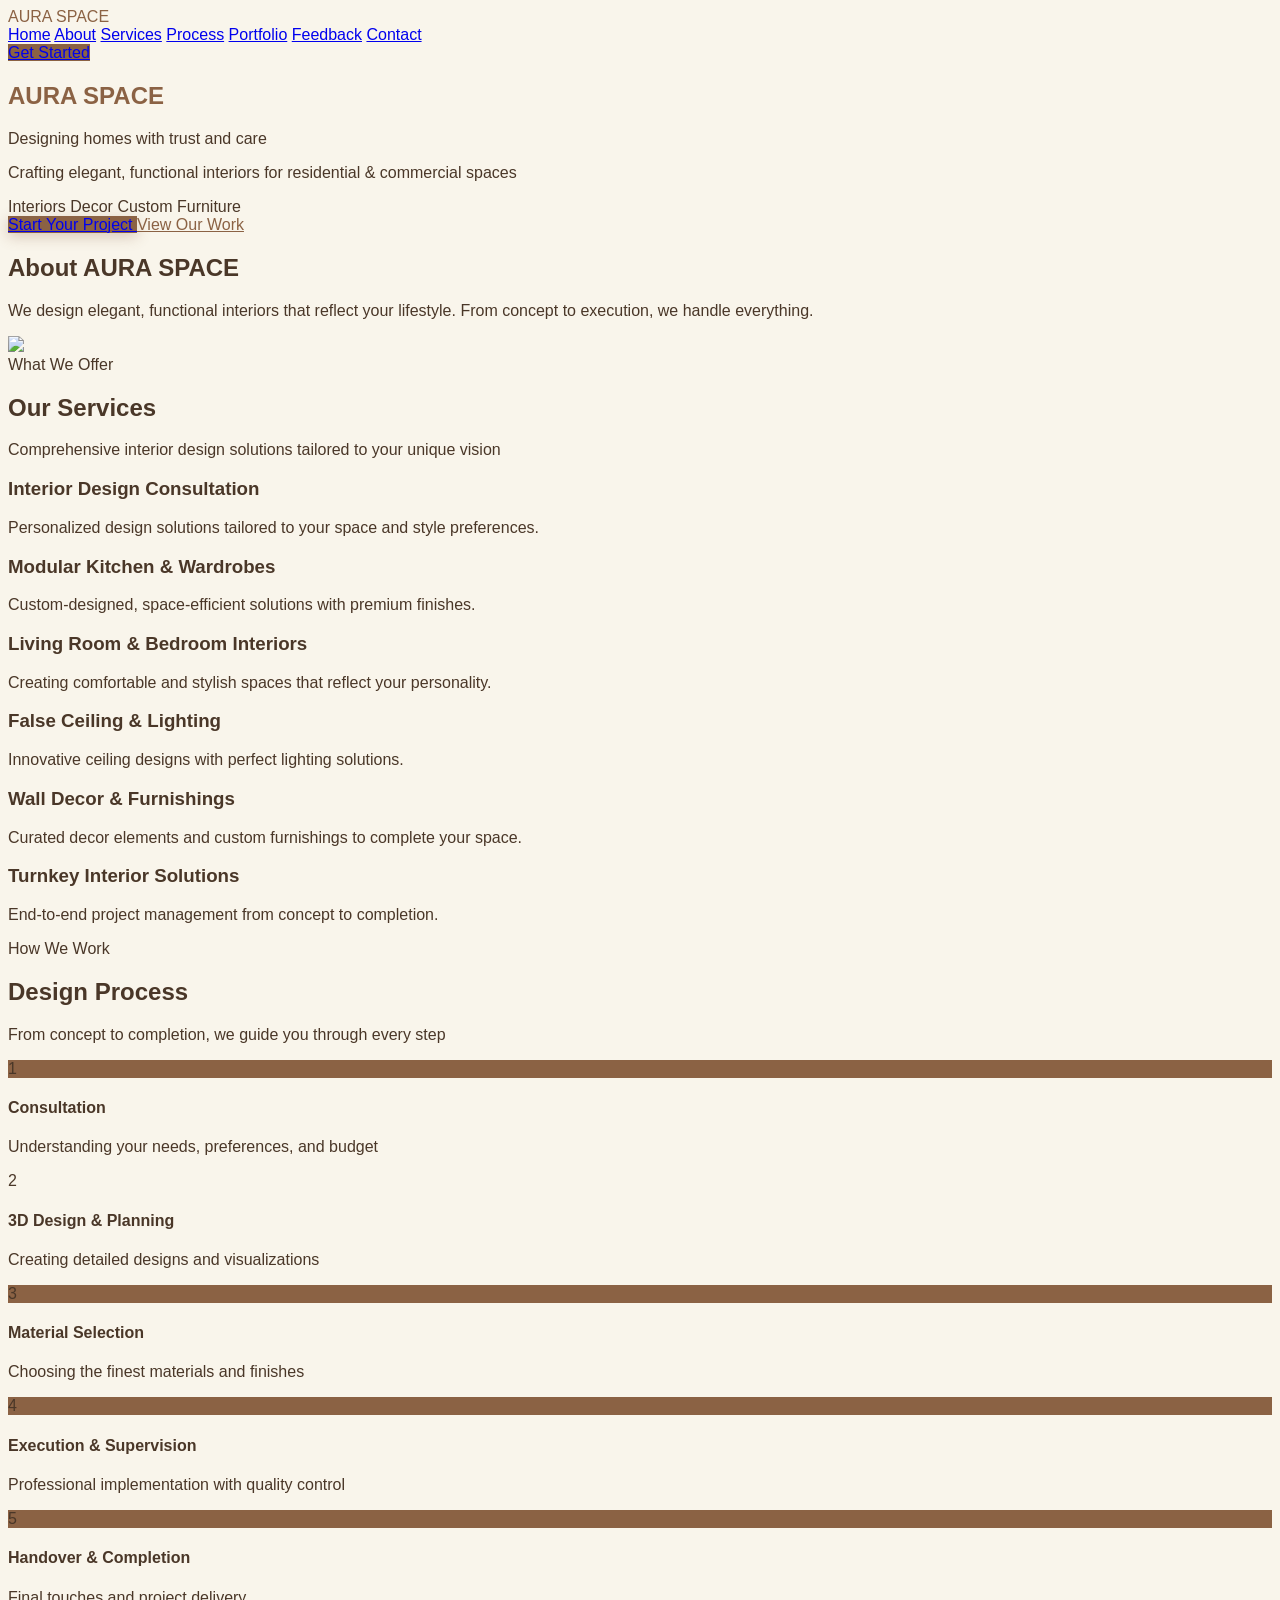
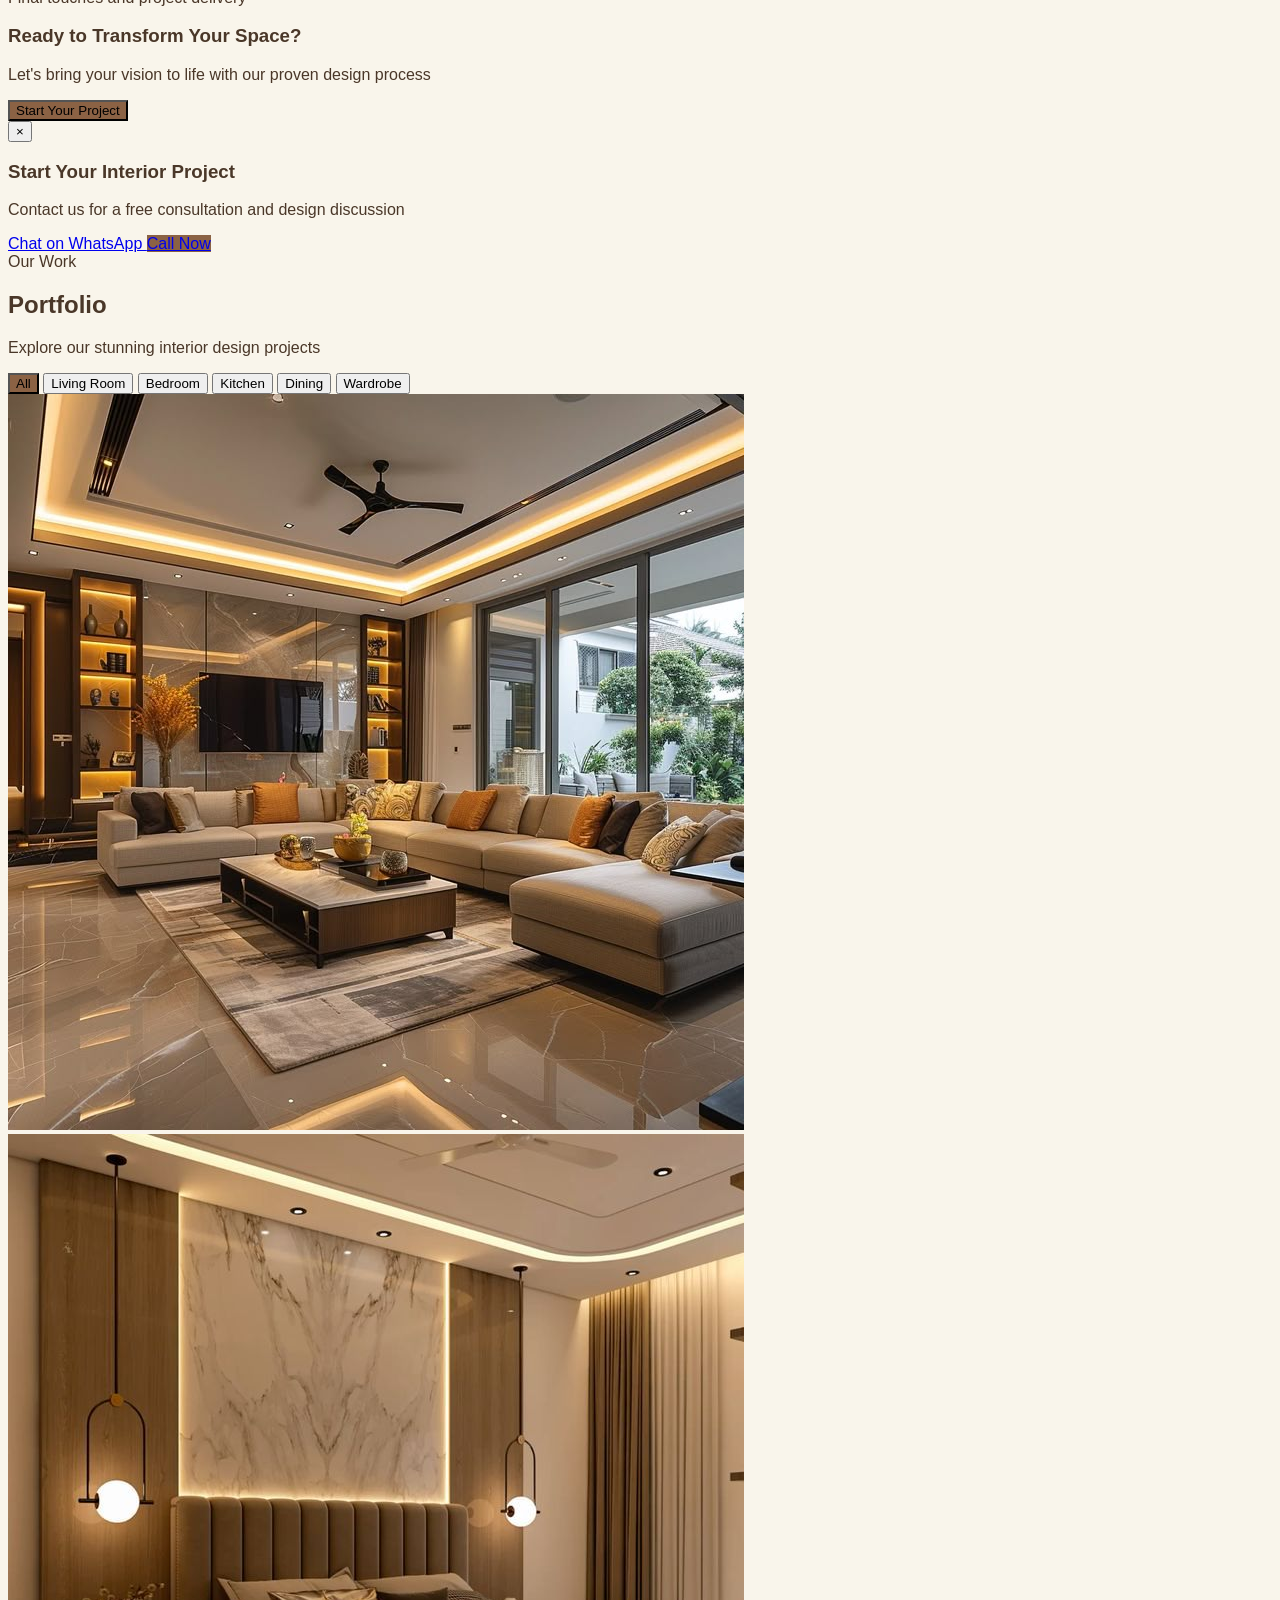
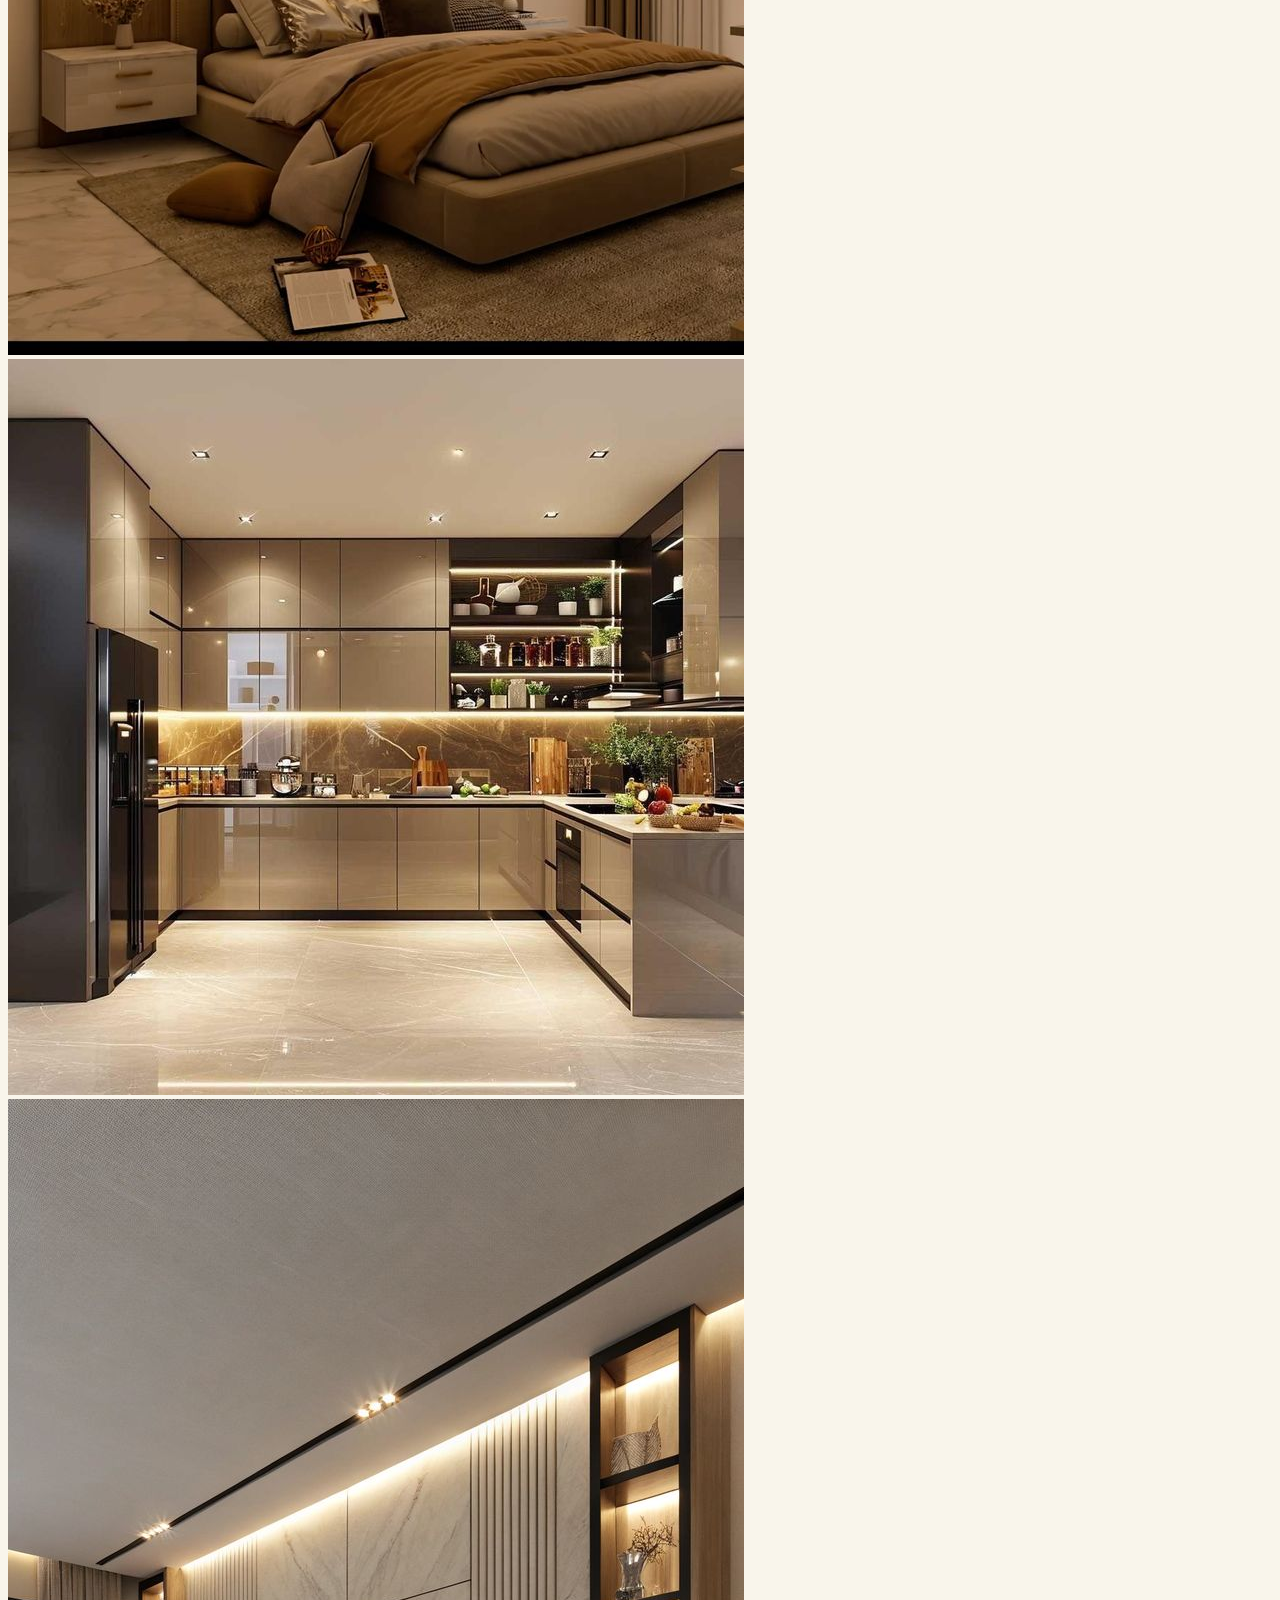
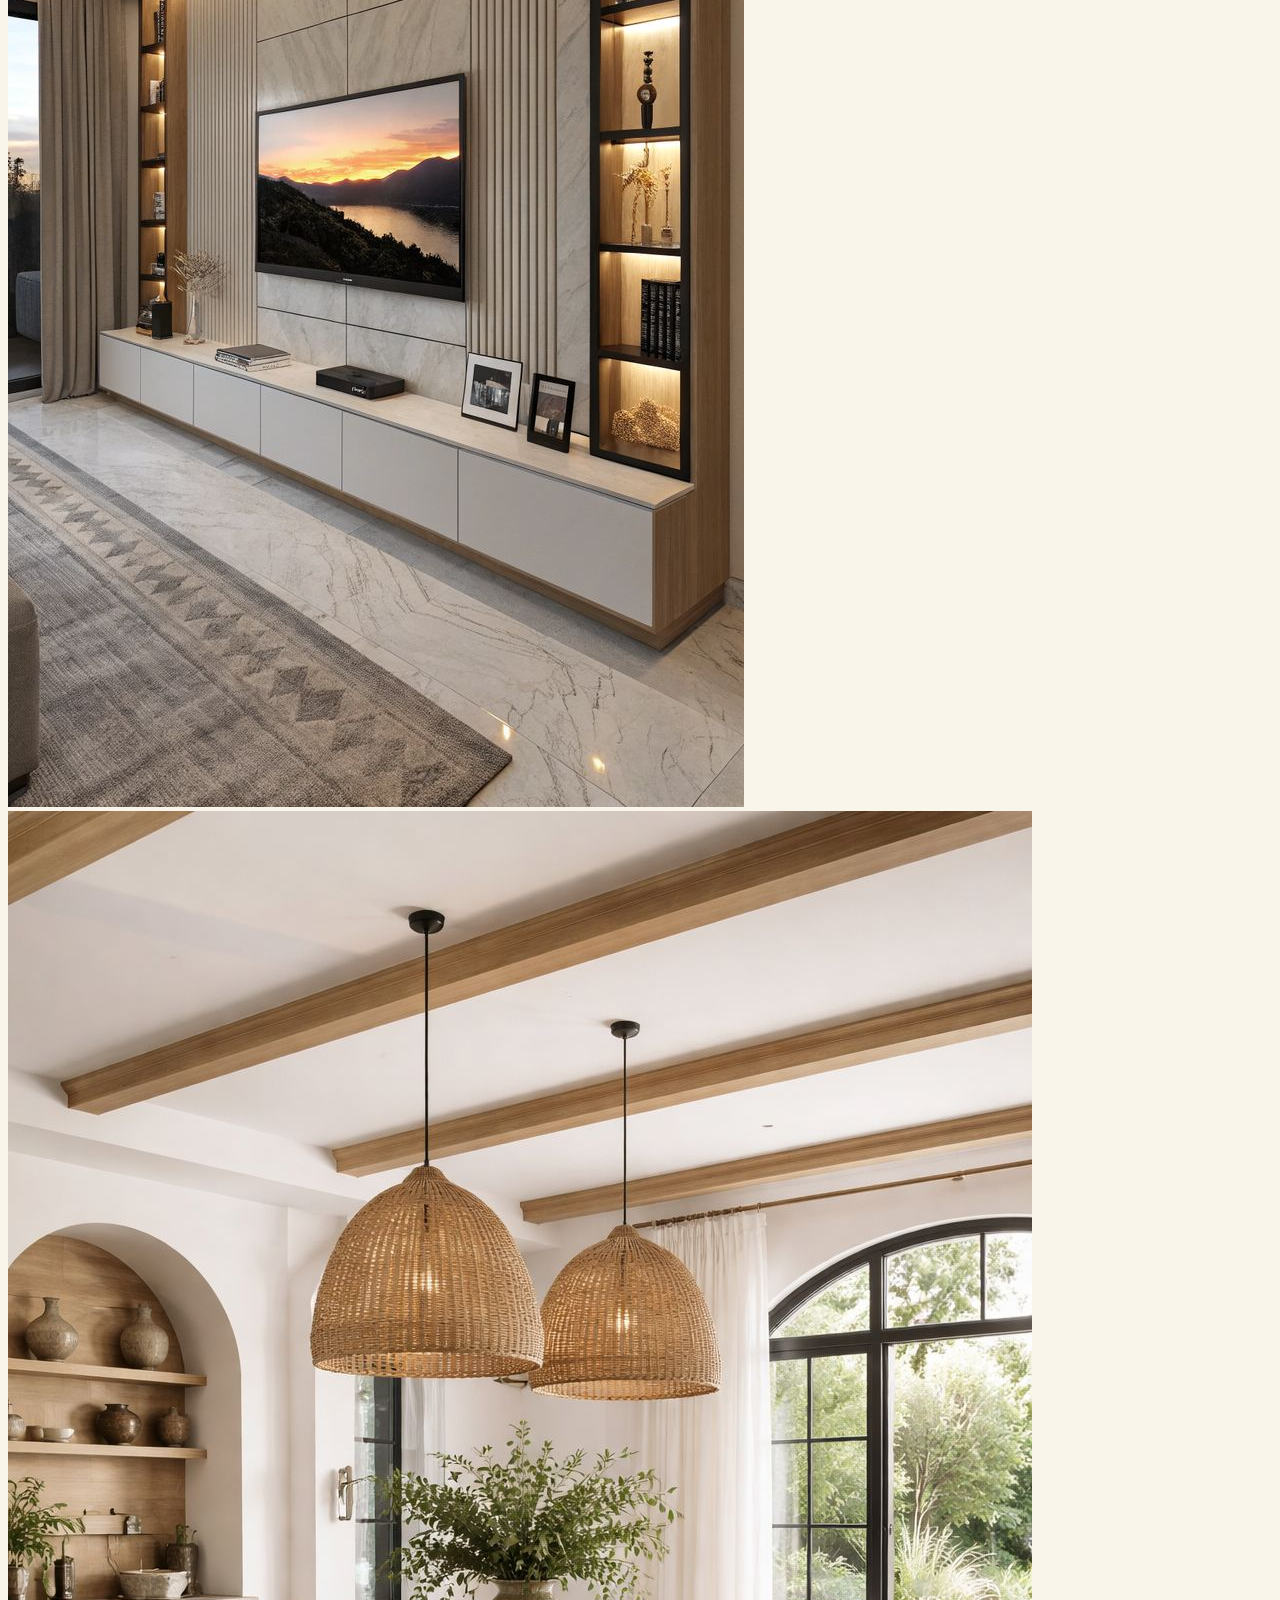
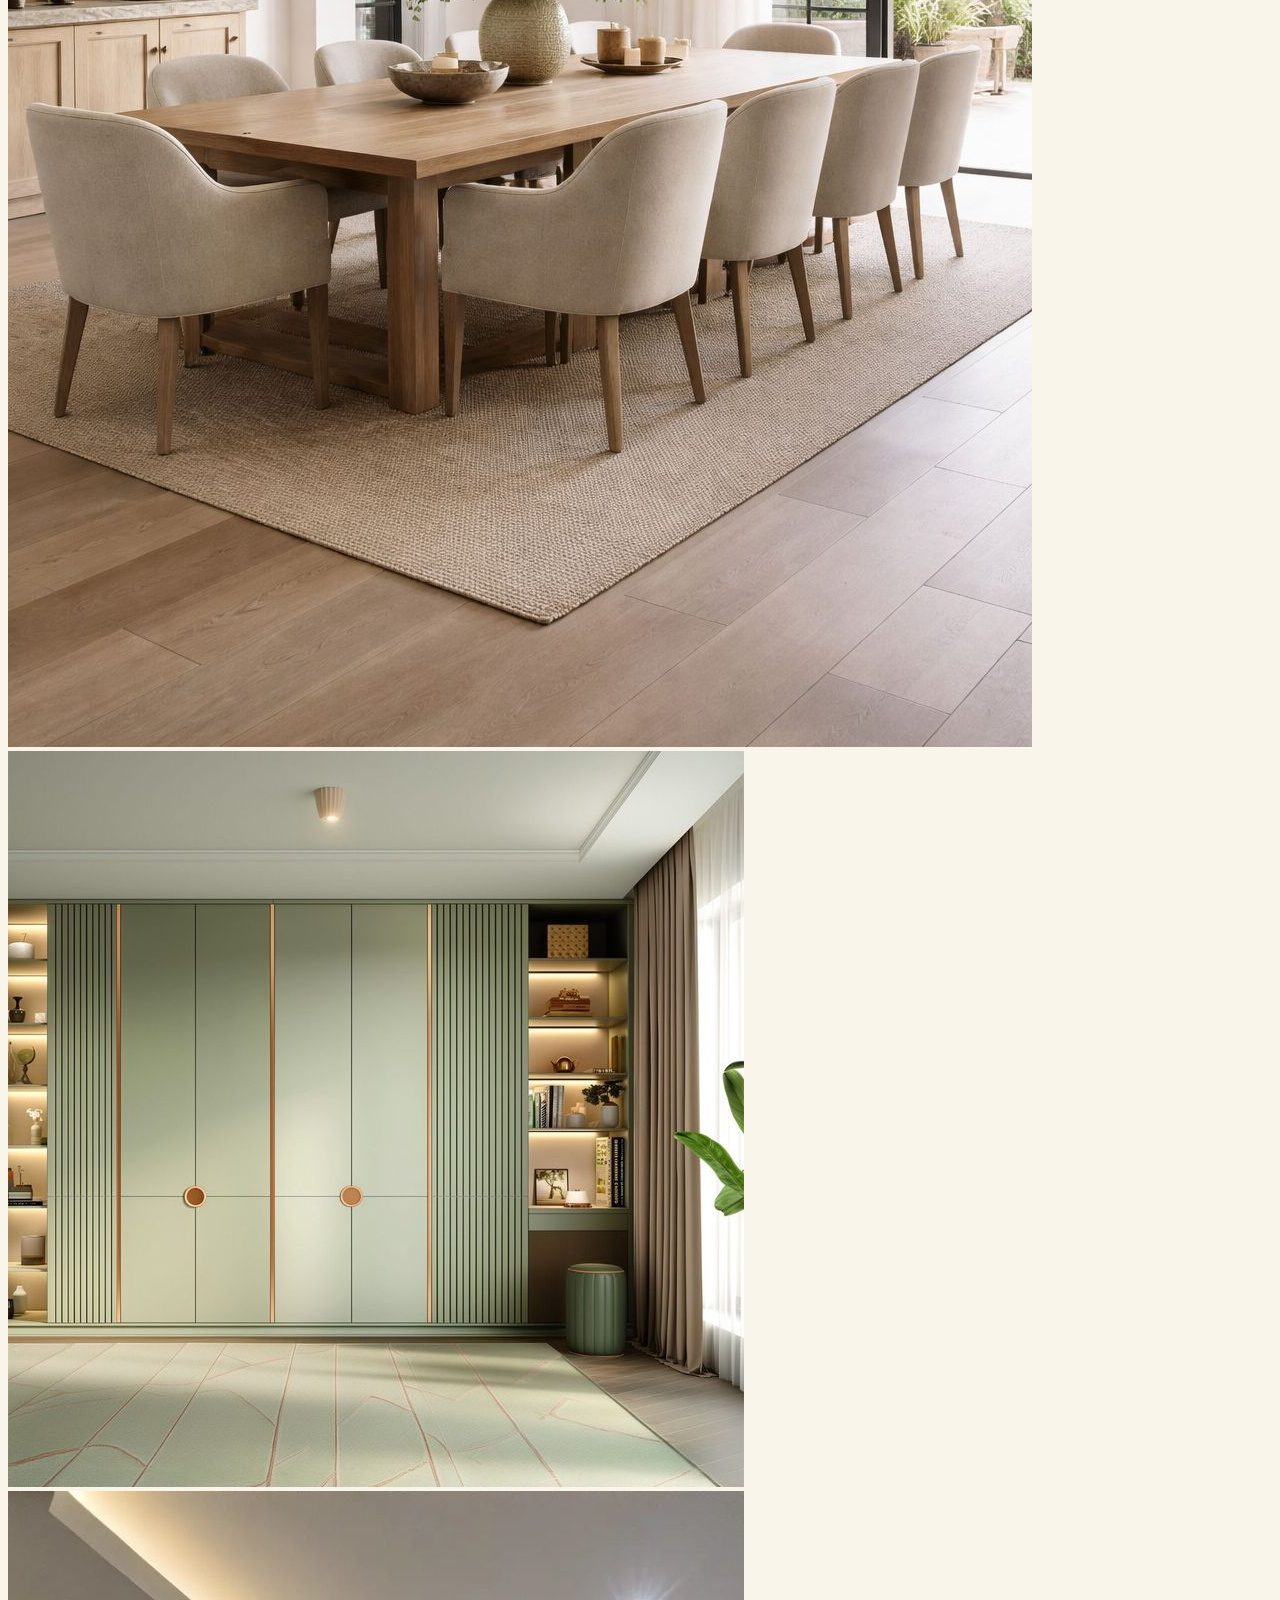
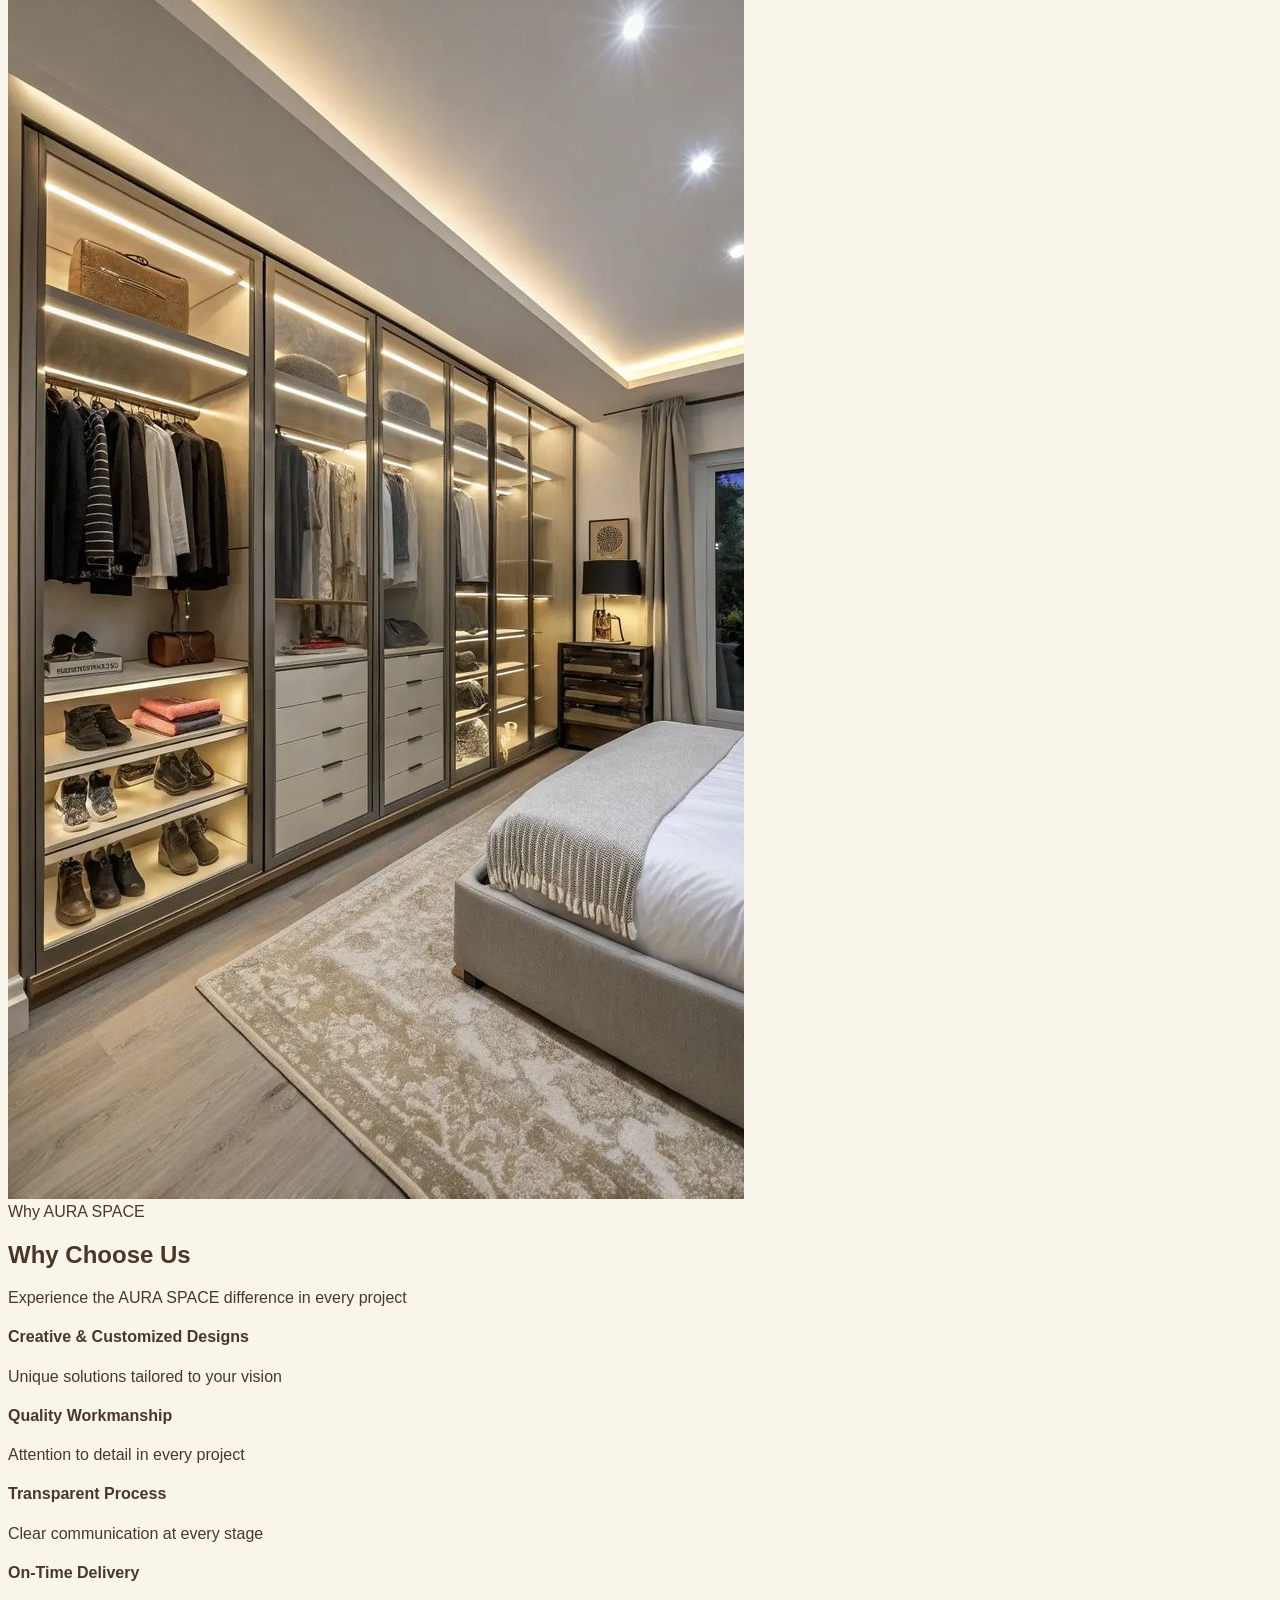
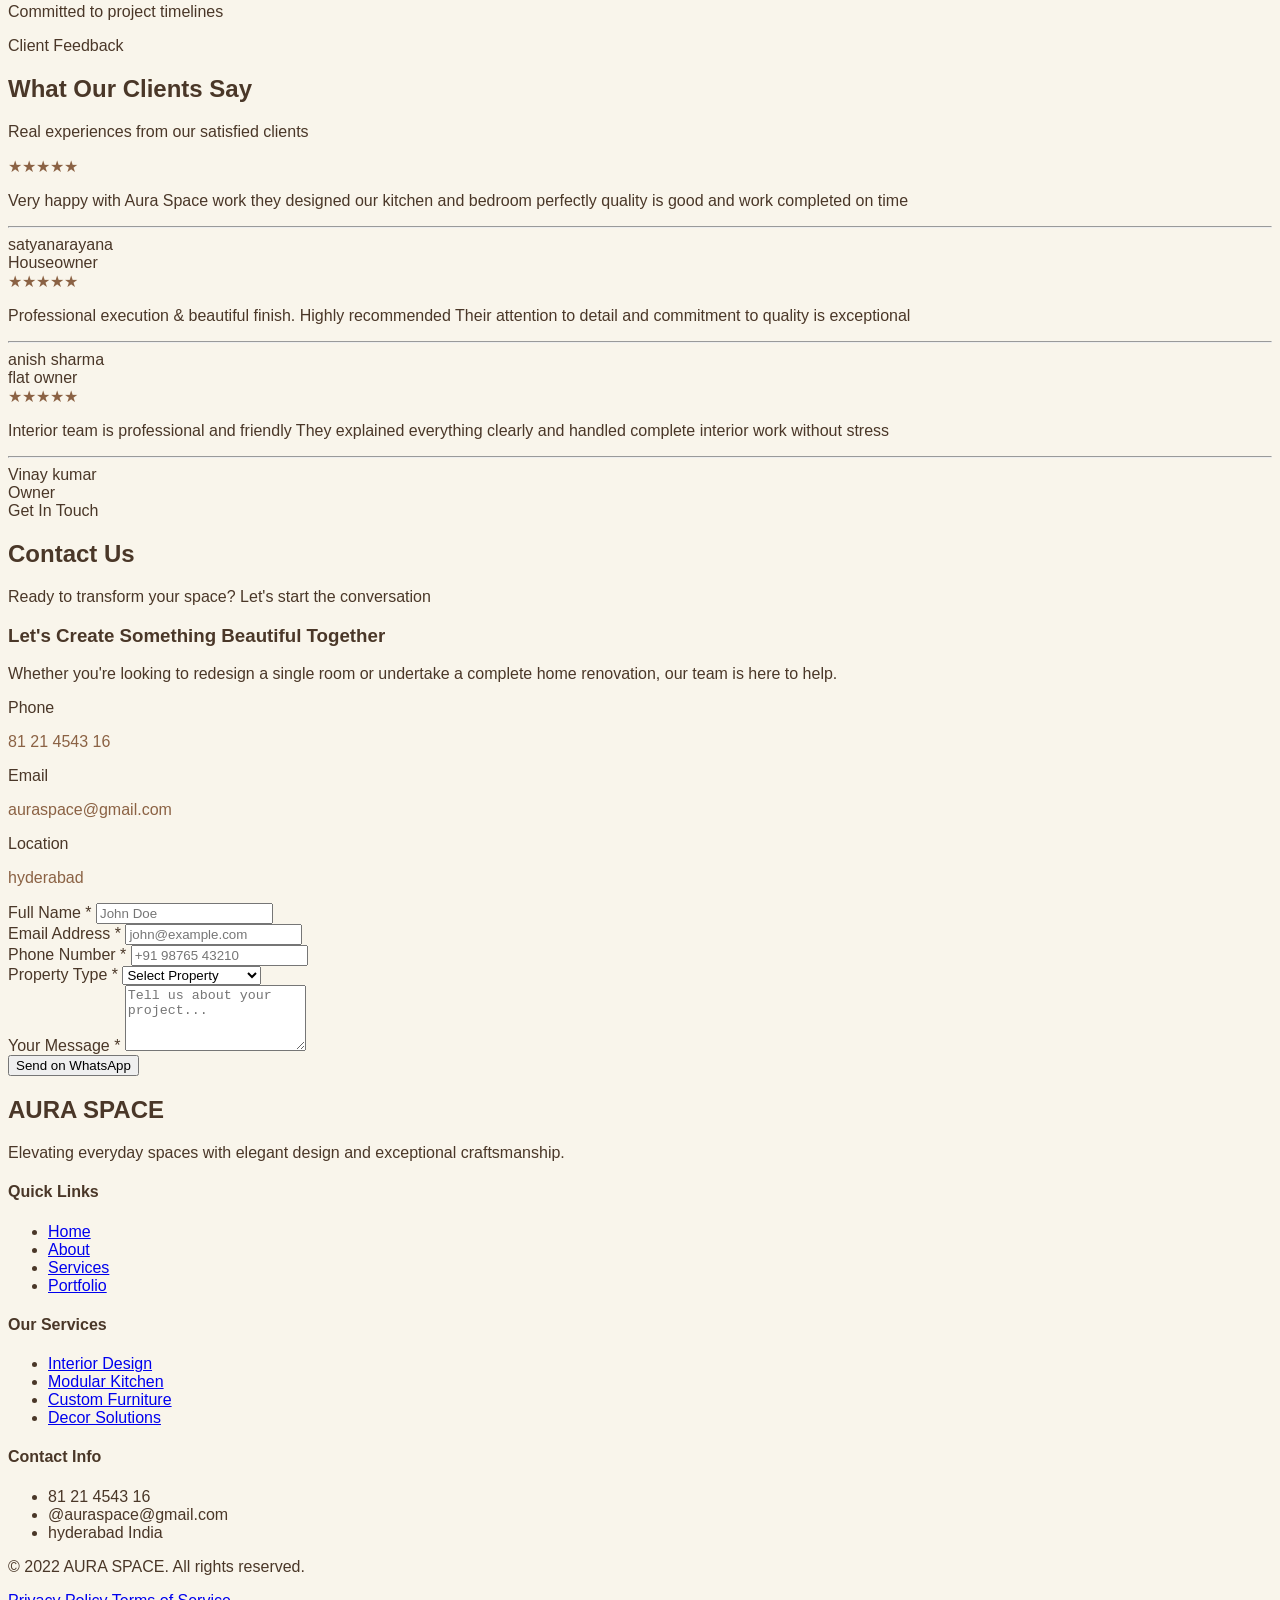
==== index.html @ 23c5681a "Update index.html" ====
<!DOCTYPE html>
<html lang="en">
<head>
    <meta charset="UTF-8">
    <meta name="viewport" content="width=device-width, initial-scale=1.0">
    <title>AURA SPACE </title>
    <script src="https://cdn.tailwindcss.com"></script>
    <link href="https://fonts.googleapis.com/css2?family=Playfair+Display:wght@400;700&family=Inter:wght@300;400;500&display=swap" rel="stylesheet">
    <script src="https://unpkg.com/lucide@latest"></script>
    <style>
       body { 
    font-family: 'Poppins', sans-serif; 
    background-color: #F9F5EB; 
    color: #4A3728; 
    scroll-behavior: smooth; 
}

h1, h2, h3, .serif { 
    font-family: 'Montserrat', sans-serif; 
}

        .bg-aura-brown { background-color: #8B6244; }
        .text-aura-brown { color: #8B6244; }
        .border-aura-brown { border-color: #8B6244; }
        .btn-shadow { box-shadow: 0 4px 14px 0 rgba(139, 98, 68, 0.3); }
    </style>
</head>
<body>

    <header class="sticky top-0 z-50 bg-[#F9F5EB]/90 backdrop-blur-md border-b border-stone-200">
        <nav class="container mx-auto px-6 py-4 flex justify-between items-center">
            <div class="text-2xl font-bold tracking-widest text-aura-brown serif">AURA SPACE</div>
            <div class="hidden md:flex space-x-8 text-sm font-medium uppercase tracking-wider">
                <a href="#home" class="hover:text-aura-brown transition">Home</a>
                <a href="#about" class="hover:text-aura-brown transition">About</a>
                <a href="#services" class="hover:text-aura-brown transition">Services</a>
                <a href="#process" class="hover:text-aura-brown transition">Process</a>
                <a href="#portfolio" class="hover:text-aura-brown transition">Portfolio</a>
                <a href="#feedback" class="hover:text-aura-brown transition">Feedback</a>
                <a href="#contact" class="hover:text-aura-brown transition">Contact</a>
            </div>
            <a href="#contact" class="bg-aura-brown text-white px-6 py-2 rounded shadow-lg hover:bg-[#725038] transition font-medium">Get Started</a>
        </nav>
    </header>

    <section id="home" class="min-h-screen flex flex-col justify-center items-center text-center px-6 pt-20">
        <h1 class="text-6xl md:text-8xl text-aura-brown mb-4">AURA SPACE</h1>
        <p class="italic text-2xl md:text-2xl text-stone-600 mb-4">Designing homes with trust and care</p>
        <p class="max-w-2xl text-lg text-stone-500 mb-12">Crafting elegant, functional interiors for residential & commercial spaces</p>
        
        <div class="flex flex-wrap justify-center gap-4 mb-12">
            <span class="px-8 py-3 bg-white/50 border border-stone-300 rounded-full">Interiors</span>
            <span class="px-8 py-3 bg-white/50 border border-stone-300 rounded-full">Decor</span>
            <span class="px-8 py-3 bg-white/50 border border-stone-300 rounded-full">Custom Furniture</span>
        </div>

        <div class="flex flex-col md:row gap-4">
            <div class="flex gap-4">
                <a href="#contact" class="bg-aura-brown text-white px-10 py-4 rounded flex items-center gap-2 btn-shadow hover:scale-105 transition">
                    Start Your Project <i data-lucide="arrow-right" class="w-5 h-5"></i>
                </a>
                <a href="#portfolio" class="border border-aura-brown text-aura-brown px-10 py-4 rounded flex items-center gap-2 hover:bg-white transition">
                    View Our Work <i data-lucide="sparkles" class="w-5 h-5"></i>
                </a>
            </div>
        </div>
        <div class="mt-20 animate-bounce">
            <i data-lucide="mouse" class="text-aura-brown w-8 h-8"></i>
        </div>
    </section>

    <section id="about" class="py-24 bg-white">
      <div class="container mx-auto px-6 grid lg:grid-cols-2 gap-16 items-center">
      <div>
      <h2 class="text-4xl mb-6">About AURA SPACE</h2>
      <p class="text-stone-600 mb-6">
      We design elegant, functional interiors that reflect your lifestyle. From concept to execution, we handle everything.
      </p>
      </div>
      <img src="https://images.unsplash.com/photo-1618221195710-dd6b41faaea6?auto=format&fit=crop&w=800" class="rounded-3xl shadow-lg">
      </div>
      </section>
                   

    <section id="services" class="py-24">
        <div class="container mx-auto px-6 text-center">
            <span class="bg-white/50 text-xs font-bold uppercase tracking-widest px-3 py-1 rounded">What We Offer</span>
            <h2 class="text-4xl md:text-5xl mt-6 mb-4">Our Services</h2>
            <p class="text-stone-500 mb-16">Comprehensive interior design solutions tailored to your unique vision</p>
            
            <div class="grid md:grid-cols-3 gap-8">
                <div class="bg-white p-10 rounded-2xl shadow-sm hover:shadow-xl transition group">
                    <div class="bg-stone-100 w-12 h-12 rounded-lg flex items-center justify-center mb-6 group-hover:bg-aura-brown transition">
                        <i data-lucide="palette" class="text-aura-brown group-hover:text-white"></i>
                    </div>
                    <h3 class="text-xl font-bold mb-4">Interior Design Consultation</h3>
                    <p class="text-stone-500">Personalized design solutions tailored to your space and style preferences.</p>
                </div>
                <div class="bg-white p-10 rounded-2xl shadow-sm hover:shadow-xl transition group">
                    <div class="bg-stone-100 w-12 h-12 rounded-lg flex items-center justify-center mb-6 group-hover:bg-aura-brown transition">
                        <i data-lucide="chef-hat" class="text-aura-brown group-hover:text-white"></i>
                    </div>
                    <h3 class="text-xl font-bold mb-4">Modular Kitchen & Wardrobes</h3>
                    <p class="text-stone-500">Custom-designed, space-efficient solutions with premium finishes.</p>
                </div>
                <div class="bg-white p-10 rounded-2xl shadow-sm hover:shadow-xl transition group border-b-4 border-aura-brown">
                    <div class="bg-stone-100 w-12 h-12 rounded-lg flex items-center justify-center mb-6 group-hover:bg-aura-brown transition">
                        <i data-lucide="sofa" class="text-aura-brown group-hover:text-white"></i>
                    </div>
                    <h3 class="text-xl font-bold mb-4">Living Room & Bedroom Interiors</h3>
                    <p class="text-stone-500">Creating comfortable and stylish spaces that reflect your personality.</p>
                </div>
                <div class="bg-white p-10 rounded-2xl shadow-sm hover:shadow-xl transition group">
                    <div class="bg-stone-100 w-12 h-12 rounded-lg flex items-center justify-center mb-6 group-hover:bg-aura-brown transition">
                        <i data-lucide="lightbulb" class="text-aura-brown group-hover:text-white"></i>
                    </div>
                    <h3 class="text-xl font-bold mb-4">False Ceiling & Lighting</h3>
                    <p class="text-stone-500">Innovative ceiling designs with perfect lighting solutions.</p>
                </div>
                <div class="bg-white p-10 rounded-2xl shadow-sm hover:shadow-xl transition group">
                    <div class="bg-stone-100 w-12 h-12 rounded-lg flex items-center justify-center mb-6 group-hover:bg-aura-brown transition">
                        <i data-lucide="grid" class="text-aura-brown group-hover:text-white"></i>
                    </div>
                    <h3 class="text-xl font-bold mb-4">Wall Decor & Furnishings</h3>
                    <p class="text-stone-500">Curated decor elements and custom furnishings to complete your space.</p>
                </div>
                <div class="bg-white p-10 rounded-2xl shadow-sm hover:shadow-xl transition group">
                    <div class="bg-stone-100 w-12 h-12 rounded-lg flex items-center justify-center mb-6 group-hover:bg-aura-brown transition">
                        <i data-lucide="key" class="text-aura-brown group-hover:text-white"></i>
                    </div>
                    <h3 class="text-xl font-bold mb-4">Turnkey Interior Solutions</h3>
                    <p class="text-stone-500">End-to-end project management from concept to completion.</p>
                </div>
            </div>
        </div>
    </section>

    <section id="process" class="py-24 bg-white">
        <div class="container mx-auto px-6 text-center">
          <span class="bg-[#F9F5EB] text-xs font-bold uppercase tracking-widest px-3 py-1 rounded">How We Work</span>
          <h2 class="text-4xl md:text-5xl mt-6 mb-4">Design Process</h2>
          <p class="text-stone-500 mb-20">From concept to completion, we guide you through every step</p>
      
          <div class="flex flex-col md:flex-row gap-8">
            <div class="flex-1 text-center">
              <div class="w-12 h-12 bg-aura-brown text-white rounded-full flex items-center justify-center mx-auto mb-6 text-xl font-bold">1</div>
              <div class="bg-[#F9F5EB] p-6 rounded-lg">
                <h4 class="font-bold mb-2">Consultation</h4>
                <p class="text-sm text-stone-500">Understanding your needs, preferences, and budget</p>
              </div>
            </div>
      
            <div class="flex-1 text-center">
              <div class="w-12 h-12 bg-[#B18E72] text-white rounded-full flex items-center justify-center mx-auto mb-6 text-xl font-bold">2</div>
              <div class="bg-[#F9F5EB] p-6 rounded-lg">
                <h4 class="font-bold mb-2">3D Design & Planning</h4>
                <p class="text-sm text-stone-500">Creating detailed designs and visualizations</p>
              </div>
            </div>
      
            <div class="flex-1 text-center">
              <div class="w-12 h-12 bg-aura-brown text-white rounded-full flex items-center justify-center mx-auto mb-6 text-xl font-bold">3</div>
              <div class="bg-[#F9F5EB] p-6 rounded-lg">
                <h4 class="font-bold mb-2">Material Selection</h4>
                <p class="text-sm text-stone-500">Choosing the finest materials and finishes</p>
              </div>
            </div>
      
            <div class="flex-1 text-center">
              <div class="w-12 h-12 bg-aura-brown text-white rounded-full flex items-center justify-center mx-auto mb-6 text-xl font-bold">4</div>
              <div class="bg-[#F9F5EB] p-6 rounded-lg">
                <h4 class="font-bold mb-2">Execution & Supervision</h4>
                <p class="text-sm text-stone-500">Professional implementation with quality control</p>
              </div>
            </div>
      
            <div class="flex-1 text-center">
              <div class="w-12 h-12 bg-aura-brown text-white rounded-full flex items-center justify-center mx-auto mb-6 text-xl font-bold">5</div>
              <div class="bg-[#F9F5EB] p-6 rounded-lg">
                <h4 class="font-bold mb-2">Handover & Completion</h4>
                <p class="text-sm text-stone-500">Final touches and project delivery</p>
              </div>
            </div>
          </div>
      
          <!-- CTA -->
          <div class="mt-20 bg-[#F9F5EB] py-12 px-6 rounded-3xl">
            <i data-lucide="check-circle" class="mx-auto mb-4 text-aura-brown w-10 h-10"></i>
            <h3 class="text-2xl font-bold mb-2">Ready to Transform Your Space?</h3>
            <p class="text-stone-500 mb-6">Let's bring your vision to life with our proven design process</p>
      
            <button onclick="openProcessPopup()"
              class="bg-aura-brown text-white px-8 py-3 rounded-full font-semibold hover:scale-105 transition">
              Start Your Project
            </button>
          </div>
        </div>
      </section>
      
      <!-- POPUP -->
      <div id="processPopup" class="fixed inset-0 bg-black/60 hidden items-center justify-center z-50">
        <div class="bg-white rounded-2xl max-w-md w-full p-8 relative text-center">
          <button onclick="closeProcessPopup()"
            class="absolute top-4 right-4 text-xl font-bold">&times;</button>
      
          <h3 class="text-2xl font-bold mb-4">Start Your Interior Project</h3>
          <p class="text-stone-500 mb-6">Contact us for a free consultation and design discussion</p>
      
          <a href="https://wa.me/918121454316"
            class="block bg-green-500 text-white py-3 rounded-full font-semibold mb-3">
            Chat on WhatsApp
          </a>
      
          <a href="tel:8121454316"
            class="block bg-aura-brown text-white py-3 rounded-full font-semibold">
            Call Now
          </a>
        </div>
      </div>
      
      <script>
      function openProcessPopup() {
        document.getElementById("processPopup").classList.remove("hidden");
        document.getElementById("processPopup").classList.add("flex");
      }
      
      function closeProcessPopup() {
        document.getElementById("processPopup").classList.add("hidden");
      }
      </script>
      

    <section id="portfolio" class="py-24">
        <div class="container mx-auto px-6 text-center">
          <span class="bg-white/50 text-xs font-bold uppercase tracking-widest px-3 py-1 rounded">Our Work</span>
          <h2 class="text-4xl md:text-5xl mt-6 mb-4">Portfolio</h2>
          <p class="text-stone-500 mb-12">Explore our stunning interior design projects</p>
      
          <!-- FILTER BUTTONS -->
          <div class="flex flex-wrap justify-center gap-4 mb-12">
            <button class="filter-btn px-6 py-2 rounded-full bg-white"
                    onclick="filterPortfolio('all', this)">All</button>
      
            <button class="filter-btn px-6 py-2 rounded-full bg-white"
                    onclick="filterPortfolio('living', this)">Living Room</button>
      
            <button class="filter-btn px-6 py-2 rounded-full bg-white"
                    onclick="filterPortfolio('bedroom', this)">Bedroom</button>
      
            <button class="filter-btn px-6 py-2 rounded-full bg-white"
                    onclick="filterPortfolio('kitchen', this)">Kitchen</button>
      
            <button class="filter-btn px-6 py-2 rounded-full bg-white"
                    onclick="filterPortfolio('dining', this)">Dining</button>
      
            <button class="filter-btn px-6 py-2 rounded-full bg-white"
                    onclick="filterPortfolio('wardrobe', this)">Wardrobe</button>
          </div>
      
          <!-- PORTFOLIO GRID -->
          <div class="grid md:grid-cols-3 gap-8 text-left">
      
            <div class="portfolio-item living bg-white rounded-2xl overflow-hidden shadow-sm">
             <img src="living_room.jpg" alt="Living Room Interior"
                         class="w-full h-64 object-cover">

            </div>
      
            <div class="portfolio-item bedroom bg-white rounded-2xl overflow-hidden shadow-sm">
              <img src="bedroom.jpg" alt="bedroom interior"
                   class="w-full h-64 object-cover">
            </div>
      
            <div class="portfolio-item kitchen bg-white rounded-2xl overflow-hidden shadow-sm">
              <img src="kitchen.jpg" alt="kitchen interior"
                   class="w-full h-64 object-cover">
            </div>
      
            <div class="portfolio-item living bg-white rounded-2xl overflow-hidden shadow-sm">
              <img src="living_room_2.jpg" alt="living interior"
                   class="w-full h-64 object-cover">
            </div>
      
            <div class="portfolio-item dining bg-white rounded-2xl overflow-hidden shadow-sm">
              <img src="dining.jpg" alt="dining"
                  class="w-full h-64 object-cover">
            </div>
       <div class="portfolio-item wardrobe bg-white rounded-2xl overflow-hidden shadow-sm">
              <img src="wardrobe.jpg" alt="warderob "
                   class="w-full h-64 object-cover">
            </div>
            <div class="portfolio-item wardrobe bg-white rounded-2xl overflow-hidden shadow-sm">
              <img src="wardrobe2.jpg" alt=" warderob interior"
                   class="w-full h-64 object-cover">
            </div>
      
          </div>
        </div>
      </section>
      
      <script>
      function filterPortfolio(category, clickedBtn) {
        const items = document.querySelectorAll('.portfolio-item');
        const buttons = document.querySelectorAll('.filter-btn');
      
        // Reset all buttons
        buttons.forEach(btn => {
          btn.classList.remove('bg-aura-brown', 'text-white');
          btn.classList.add('bg-white');
        });
      
        // Activate clicked button
        clickedBtn.classList.remove('bg-white');
        clickedBtn.classList.add('bg-aura-brown', 'text-white');
      
        // Filter portfolio items
        items.forEach(item => {
          if (category === 'all' || item.classList.contains(category)) {
            item.style.display = 'block';
          } else {
            item.style.display = 'none';
          }
        });
      }
      
      /* DEFAULT ACTIVE = ALL */
      window.onload = function () {
        const firstBtn = document.querySelector('.filter-btn');
        filterPortfolio('all', firstBtn);
      };
      </script>
      
      

    <section class="py-24 bg-white/50">
        <div class="container mx-auto px-6 text-center">
            <span class="bg-white text-xs font-bold uppercase tracking-widest px-3 py-1 rounded">Why AURA SPACE</span>
            <h2 class="text-4xl md:text-5xl mt-6 mb-4">Why Choose Us</h2>
            <p class="text-stone-500 mb-16">Experience the AURA SPACE difference in every project</p>
            
            <div class="grid md:grid-cols-4 gap-6">
                <div class="bg-[#F9F5EB] p-10 rounded-2xl">
                    <div class="w-12 h-12 bg-aura-brown text-white rounded-lg flex items-center justify-center mx-auto mb-6"><i data-lucide="sparkles"></i></div>
                    <h4 class="font-bold mb-3">Creative & Customized Designs</h4>
                    <p class="text-sm text-stone-500">Unique solutions tailored to your vision</p>
                </div>
                <div class="bg-[#F9F5EB] p-10 rounded-2xl">
                    <div class="w-12 h-12 bg-aura-brown text-white rounded-lg flex items-center justify-center mx-auto mb-6"><i data-lucide="award"></i></div>
                    <h4 class="font-bold mb-3">Quality Workmanship</h4>
                    <p class="text-sm text-stone-500">Attention to detail in every project</p>
                </div>
                <div class="bg-[#F9F5EB] p-10 rounded-2xl">
                    <div class="w-12 h-12 bg-aura-brown text-white rounded-lg flex items-center justify-center mx-auto mb-6"><i data-lucide="check-circle"></i></div>
                    <h4 class="font-bold mb-3">Transparent Process</h4>
                    <p class="text-sm text-stone-500">Clear communication at every stage</p>
                </div>
                <div class="bg-[#F9F5EB] p-10 rounded-2xl">
                    <div class="w-12 h-12 bg-aura-brown text-white rounded-lg flex items-center justify-center mx-auto mb-6"><i data-lucide="clock"></i></div>
                    <h4 class="font-bold mb-3">On-Time Delivery</h4>
                    <p class="text-sm text-stone-500">Committed to project timelines</p>
                </div>
            </div>
        </div>
    </section>

    <section id="feedback" class="py-24">
        <div class="container mx-auto px-6 text-center">
            <span class="bg-white/50 text-xs font-bold uppercase tracking-widest px-3 py-1 rounded">Client Feedback</span>
            <h2 class="text-4xl md:text-5xl mt-6 mb-4">What Our Clients Say</h2>
            <p class="text-stone-500 mb-16">Real experiences from our satisfied clients</p>
            
            <div class="grid md:grid-cols-3 gap-8 text-left">
                <div class="bg-[#F9F5EB] p-8 rounded-2xl relative">
                    <div class="text-aura-brown flex mb-4">★★★★★</div>
                    <p class="italic text-stone-600 mb-6">Very happy with Aura Space work they designed our kitchen and bedroom perfectly quality is good and work completed on time</p>
                    <hr class="border-stone-200 mb-4">
                    <div class="font-bold">satyanarayana </div>
                    <div class="text-sm text-stone-400">Houseowner</div>
                </div>
                <div class="bg-[#F9F5EB] p-8 rounded-2xl">
                    <div class="text-aura-brown flex mb-4">★★★★★</div>
                    <p class="italic text-stone-600 mb-6">Professional execution & beautiful finish. Highly recommended Their attention to detail and commitment to quality is exceptional</p>
                    <hr class="border-stone-200 mb-4">
                    <div class="font-bold"> anish sharma</div>
                    <div class="text-sm text-stone-400">flat owner</div>
                </div>
                <div class="bg-[#F9F5EB] p-8 rounded-2xl">
                    <div class="text-aura-brown flex mb-4">★★★★★</div>
                    <p class="italic text-stone-600 mb-6"> Interior team is professional and friendly They explained everything clearly and handled complete interior work without stress</p>
                    <hr class="border-stone-200 mb-4">
                    <div class="font-bold"> Vinay kumar </div>
                    <div class="text-sm text-stone-400">Owner</div>
                </div>
            </div>
        </div>
    </section>

   <section id="contact" class="py-24 bg-white">
  <div class="container mx-auto px-6">
    <div class="text-center mb-16">
      <span class="bg-[#F9F5EB] text-xs font-bold uppercase tracking-widest px-3 py-1 rounded">Get In Touch</span>
      <h2 class="text-4xl md:text-5xl mt-6 mb-4">Contact Us</h2>
      <p class="text-stone-500">Ready to transform your space? Let's start the conversation</p>
    </div>

    <div class="flex flex-col lg:flex-row gap-16">

      <!-- LEFT INFO -->
      <div class="lg:w-1/2">
        <h3 class="text-2xl font-bold mb-6">Let's Create Something Beautiful Together</h3>
        <p class="text-stone-500 mb-10">
          Whether you're looking to redesign a single room or undertake a complete home renovation,
          our team is here to help.
        </p>

        <div class="space-y-6">
          <div class="flex items-center gap-6 p-6 bg-[#F9F5EB] rounded-2xl">
            <div class="bg-aura-brown text-white p-3 rounded-xl"><i data-lucide="phone"></i></div>
            <div>
              <p class="text-xs text-stone-400 uppercase">Phone</p>
              <p class="font-bold text-lg text-aura-brown">81 21 4543 16</p>
            </div>
          </div>

          <div class="flex items-center gap-6 p-6 bg-[#F9F5EB] rounded-2xl">
            <div class="bg-aura-brown text-white p-3 rounded-xl"><i data-lucide="mail"></i></div>
            <div>
              <p class="text-xs text-stone-400 uppercase">Email</p>
              <p class="font-bold text-lg text-aura-brown">auraspace@gmail.com</p>
            </div>
          </div>

          <div class="flex items-center gap-6 p-6 bg-[#F9F5EB] rounded-2xl">
            <div class="bg-aura-brown text-white p-3 rounded-xl"><i data-lucide="map-pin"></i></div>
            <div>
              <p class="text-xs text-stone-400 uppercase">Location</p>
              <p class="font-bold text-lg text-aura-brown">hyderabad</p>
            </div>
          </div>
        </div>
      </div>

      <!-- FORM -->
      <div class="lg:w-1/2 bg-white shadow-2xl rounded-3xl p-10 border border-stone-100">
        <div class="space-y-6">

          <div>
            <label class="block text-sm font-medium mb-2">Full Name *</label>
            <input id="name" type="text" placeholder="John Doe"
              class="w-full px-4 py-3 rounded-lg bg-stone-50 border border-stone-200 focus:ring-2 focus:ring-aura-brown">
          </div>

          <div>
            <label class="block text-sm font-medium mb-2">Email Address *</label>
            <input id="email" type="email" placeholder="john@example.com"
              class="w-full px-4 py-3 rounded-lg bg-stone-50 border border-stone-200 focus:ring-2 focus:ring-aura-brown">
          </div>

          <div>
            <label class="block text-sm font-medium mb-2">Phone Number *</label>
            <input id="phone" type="text" placeholder="+91 98765 43210"
              class="w-full px-4 py-3 rounded-lg bg-stone-50 border border-stone-200 focus:ring-2 focus:ring-aura-brown">
          </div>

          <!-- SELECT -->
          <div>
            <label class="block text-sm font-medium mb-2">Property Type *</label>
            <select id="property"
              class="w-full px-4 py-3 rounded-lg bg-stone-50 border border-stone-200 focus:ring-2 focus:ring-aura-brown">
              <option value="">Select Property</option>
              <option>2 BHK</option>
              <option>3 BHK</option>
              <option>4 BHK</option>
              <option>Villa</option>
              <option>Independent House</option>
            </select>
          </div>

          <div>
            <label class="block text-sm font-medium mb-2">Your Message *</label>
            <textarea id="message" rows="4" placeholder="Tell us about your project..."
              class="w-full px-4 py-3 rounded-lg bg-stone-50 border border-stone-200 focus:ring-2 focus:ring-aura-brown"></textarea>
          </div>

          <!-- WHATSAPP BUTTON -->
          <button onclick="sendToWhatsApp()"
            class="w-full bg-green-600 text-white py-4 rounded-xl font-bold flex items-center justify-center gap-2 hover:bg-green-700 transition">
            Send on WhatsApp <i data-lucide="send" class="w-4 h-4"></i>
          </button>

        </div>
      </div>
    </div>
  </div>
</section>

<script>
function sendToWhatsApp() {
  const name = document.getElementById("name").value;
  const email = document.getElementById("email").value;
  const phone = document.getElementById("phone").value;
  const property = document.getElementById("property").value;
  const message = document.getElementById("message").value;

  const text =
    `Hello AURA SPACE,%0A%0A` +
    `Name: ${name}%0A` +
    `Email: ${email}%0A` +
    `Phone: ${phone}%0A` +
    `Property Type: ${property}%0A` +
    `Message: ${message}`;

  window.open(`https://wa.me/918121454316?text=${text}`, "_blank");
}
</script>


    <footer class="bg-[#4A3728] text-stone-300 py-20">
        <div class="container mx-auto px-6">
            <div class="grid md:grid-cols-4 gap-12 mb-16">
                <div class="col-span-1">
                    <h2 class="text-white text-3xl serif mb-6">AURA SPACE</h2>
                    <p class="mb-8">Elevating everyday spaces with elegant design and exceptional craftsmanship.</p>
                  <div class="flex gap-4">
    <a href="#" class="w-10 h-10 bg-white/10 rounded-full flex items-center justify-center hover:bg-white/20 transition">
        <i data-lucide="facebook" class="w-5 h-5"></i>
    </a>

    <a href="https://www.instagram.com/_aura_space/" target="_blank"
       class="w-10 h-10 bg-white/10 rounded-full flex items-center justify-center hover:bg-white/20 transition">
        <i data-lucide="instagram" class="w-5 h-5"></i>
    </a>

    <a href="#" class="w-10 h-10 bg-white/10 rounded-full flex items-center justify-center hover:bg-white/20 transition">
        <i data-lucide="linkedin" class="w-5 h-5"></i>
    </a>
</div>

                </div>
                <div>
                    <h4 class="text-white font-bold mb-6">Quick Links</h4>
                    <ul class="space-y-4">
                        <li><a href="#home" class="hover:text-white transition">Home</a></li>
                        <li><a href="#about" class="hover:text-white transition">About</a></li>
                        <li><a href="#services" class="hover:text-white transition">Services</a></li>
                        <li><a href="#portfolio" class="hover:text-white transition">Portfolio</a></li>
                    </ul>
                </div>
                <div>
                    <h4 class="text-white font-bold mb-6">Our Services</h4>
                    <ul class="space-y-4">
                        <li><a href="#services" class="hover:text-white transition">Interior Design</a></li>
                        <li><a href="#services" class="hover:text-white transition">Modular Kitchen</a></li>
                        <li><a href="#services" class="hover:text-white transition">Custom Furniture</a></li>
                        <li><a href="#services" class="hover:text-white transition">Decor Solutions</a></li>
                    </ul>
                </div>
                <div>
                    <h4 class="text-white font-bold mb-6">Contact Info</h4>
                    <ul class="space-y-4 text-sm">
                        <li class="flex items-center gap-3"><i data-lucide="phone" class="w-4 h-4 text-aura-brown"></i> 81 21 4543 16</li>
                        <li class="flex items-center gap-3"><i data-lucide="mail" class="w-4 h-4 text-aura-brown"></i> @auraspace@gmail.com</li>
                        <li class="flex items-center gap-3"><i data-lucide="map-pin" class="w-4 h-4 text-aura-brown"></i> hyderabad India</li>
                    </ul>
                </div>
            </div>
            <div class="border-t border-white/10 pt-8 flex flex-col md:row justify-between text-xs items-center gap-4">
                <p>&copy; 2022 AURA SPACE. All rights reserved.</p>
                <div class="flex gap-8">
                    <a href="#" class="hover:text-white transition">Privacy Policy</a>
                    <a href="#" class="hover:text-white transition">Terms of Service</a>
                </div>
            </div>
        </div>
    </footer>

    <script>
        // Initialize Lucide icons
        lucide.createIcons();
    </script>
</body>

</html>
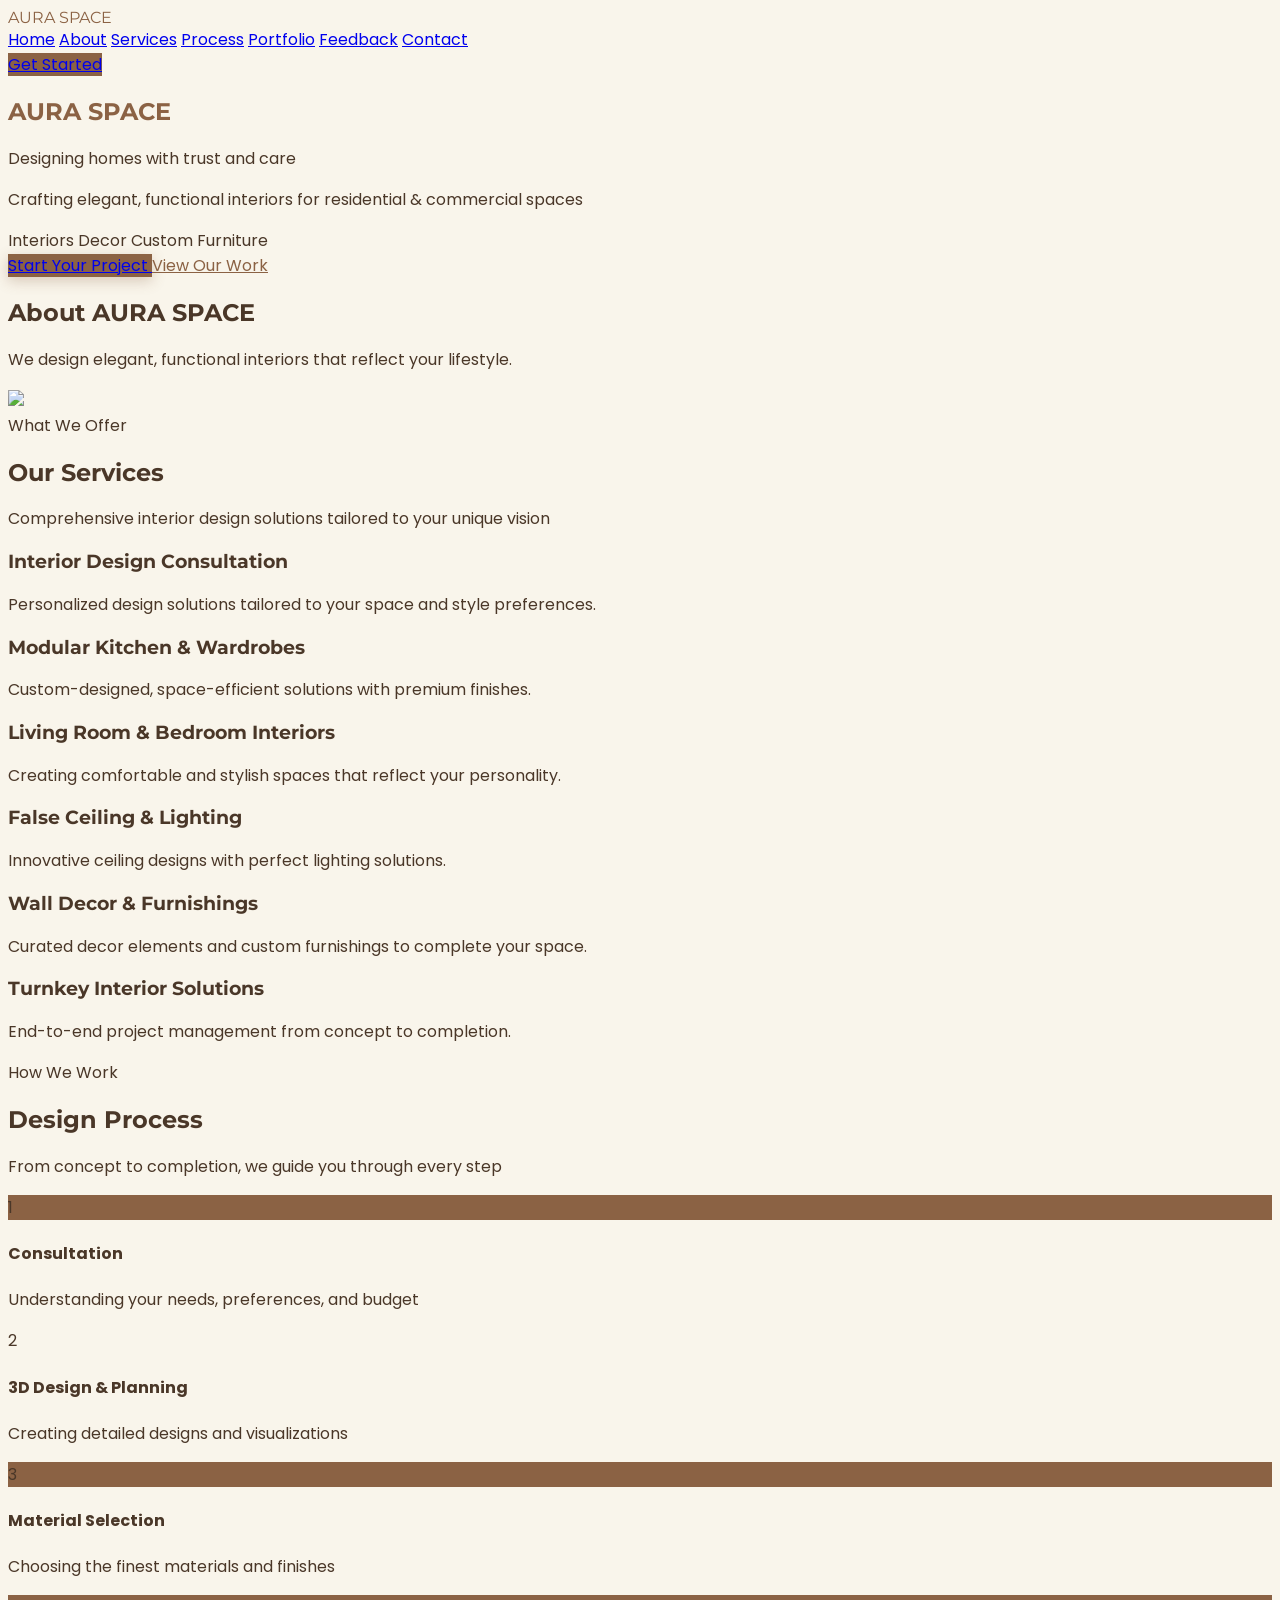
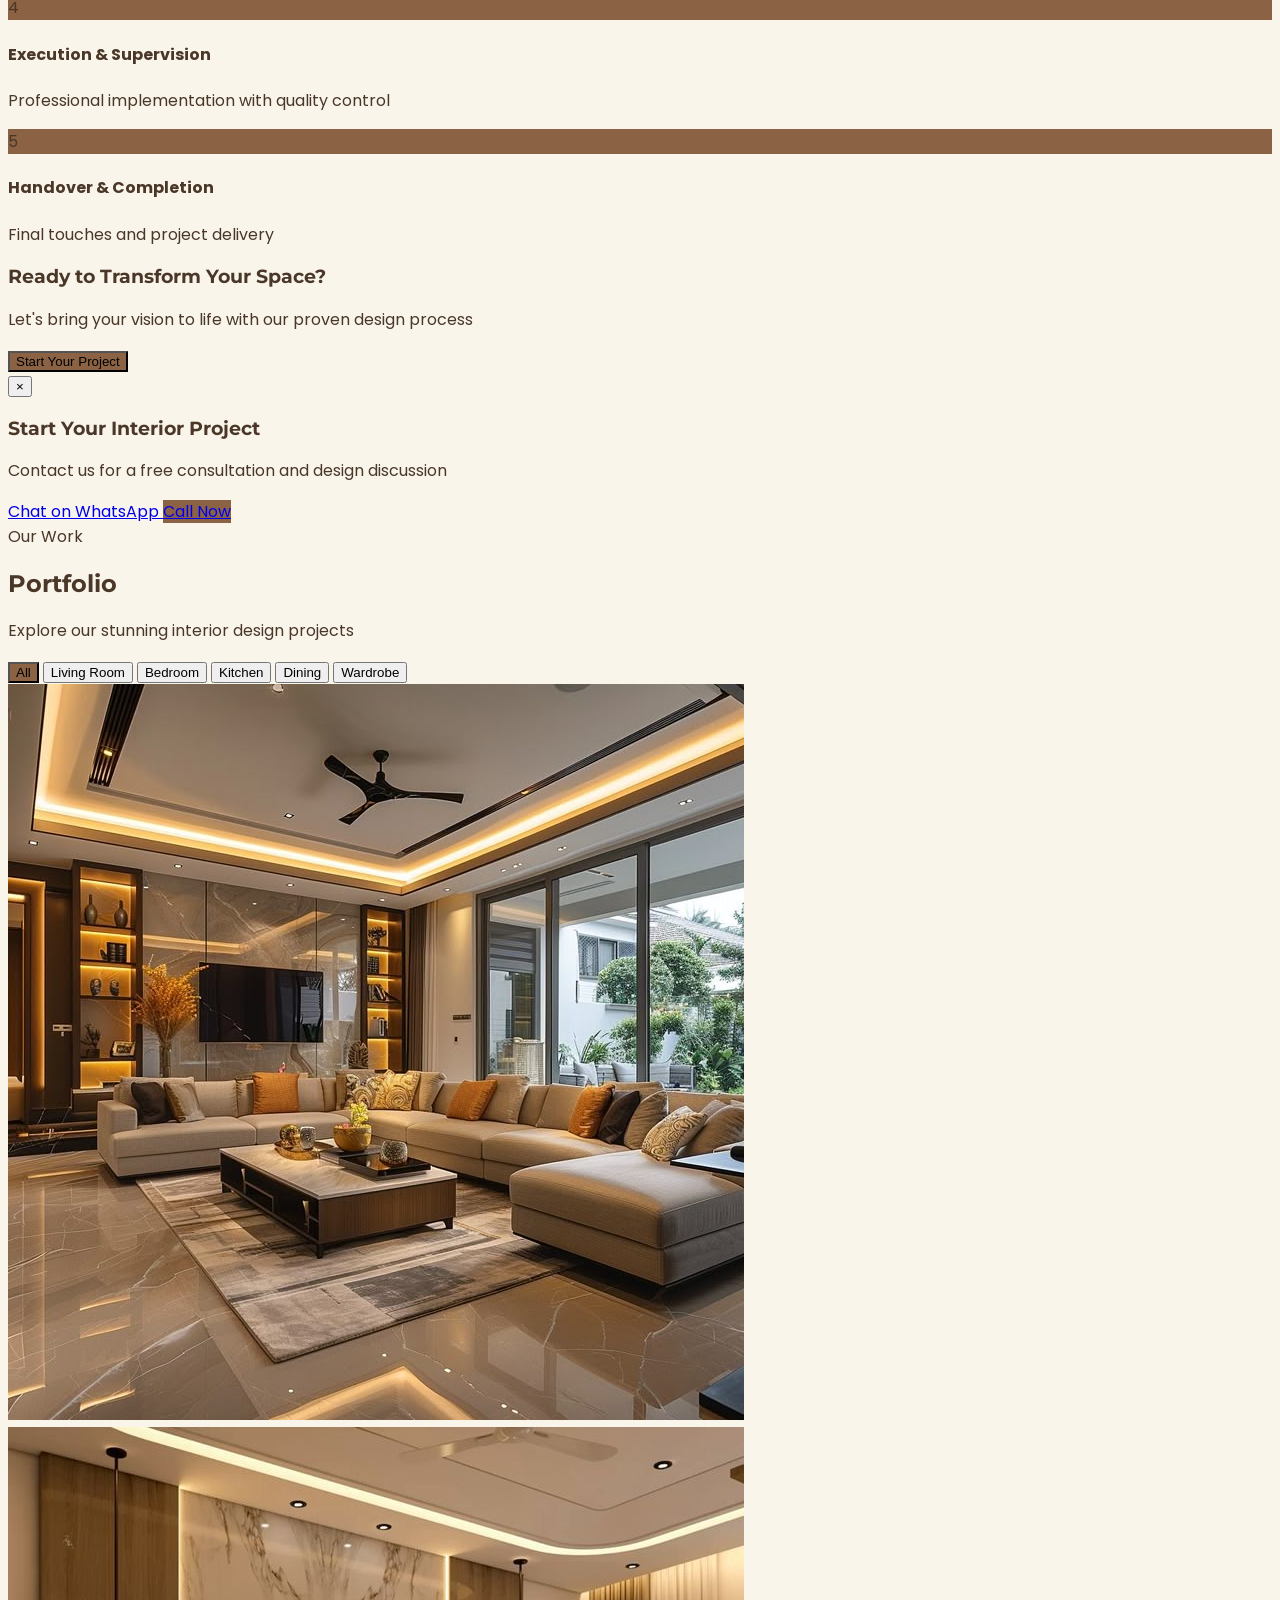
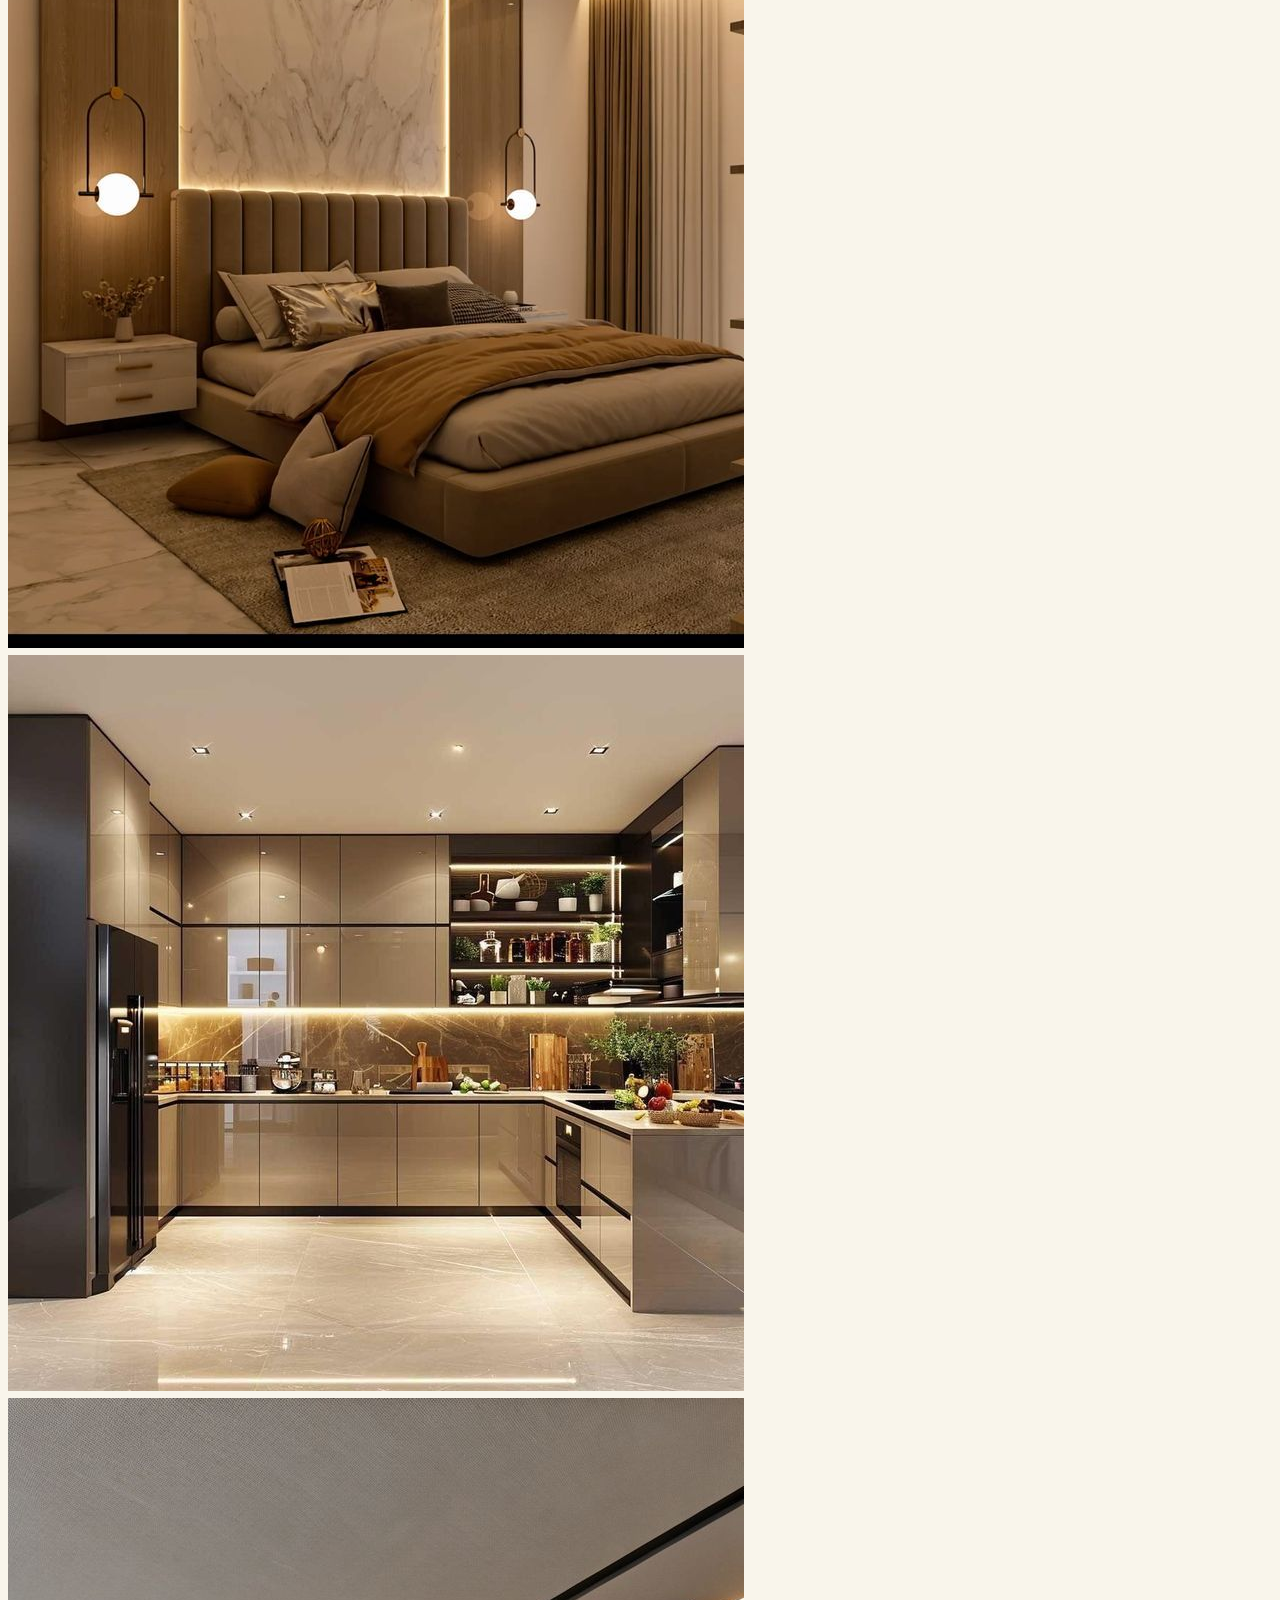
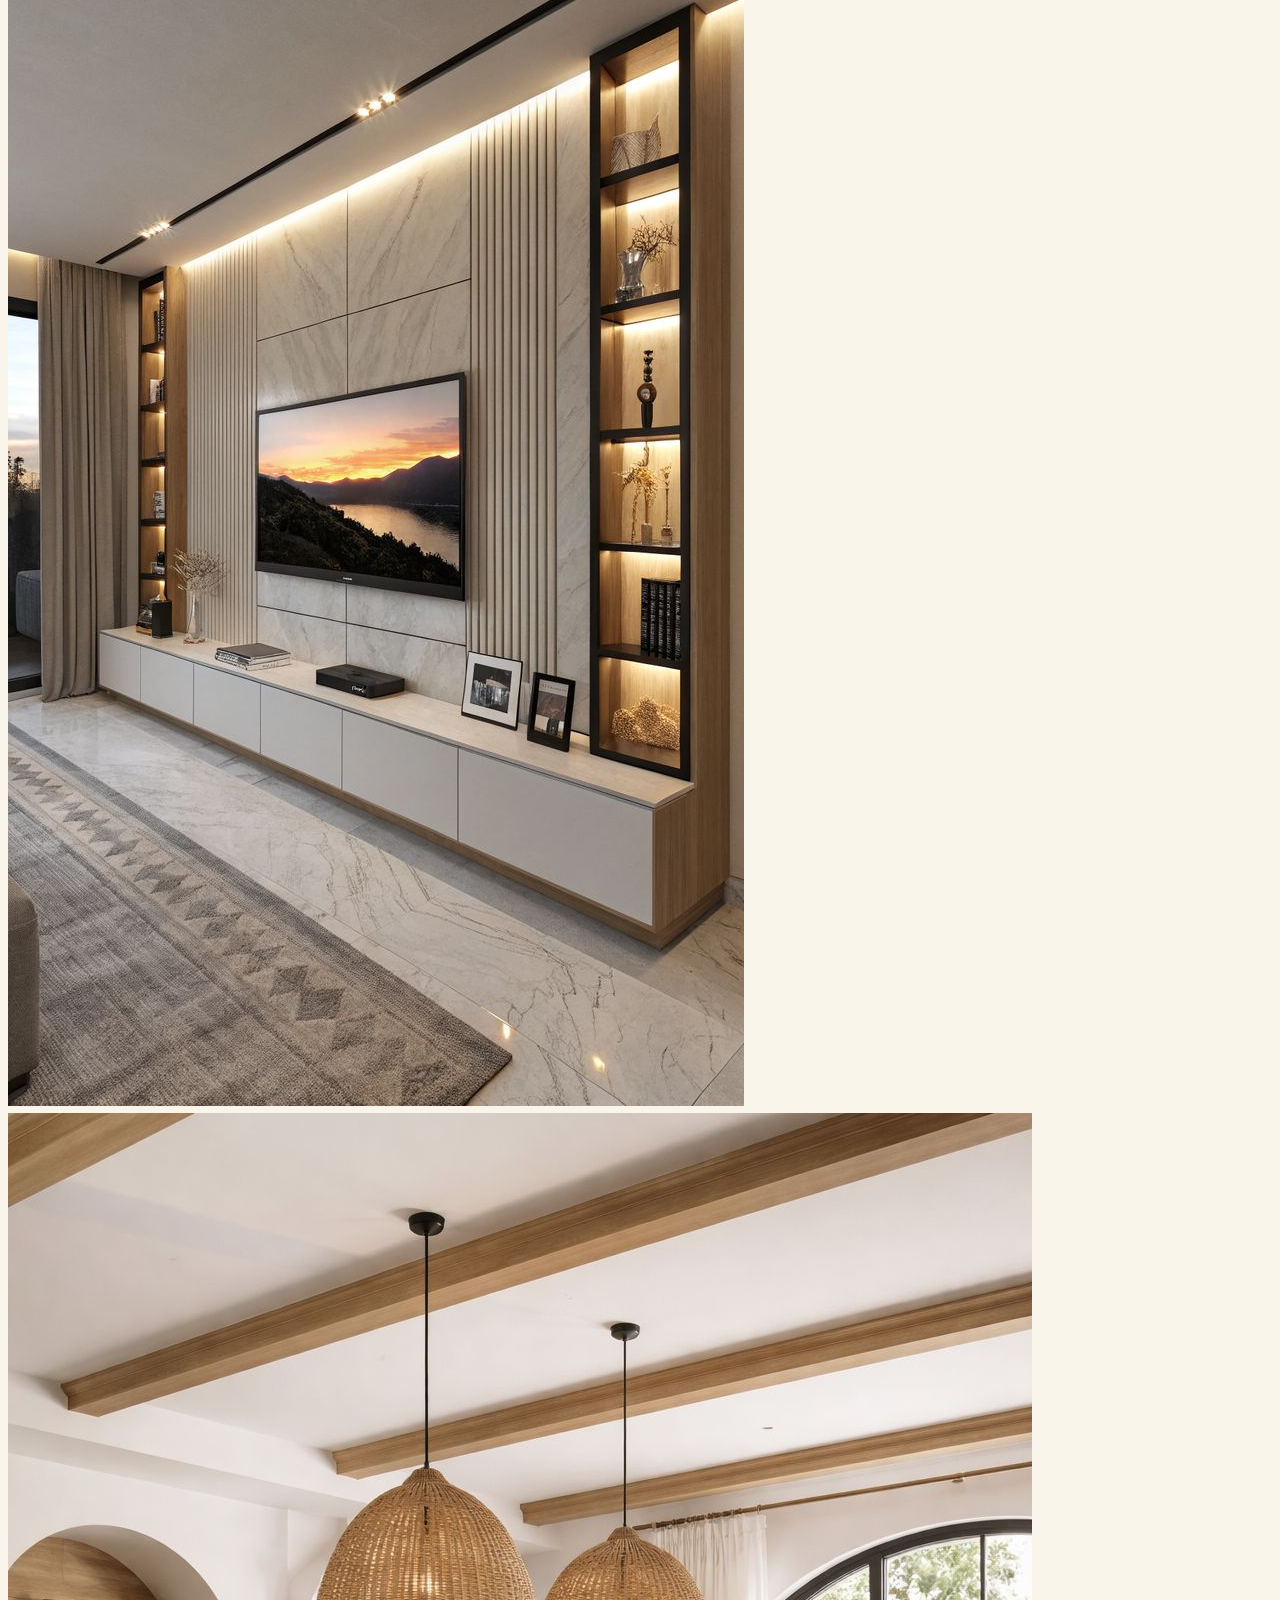
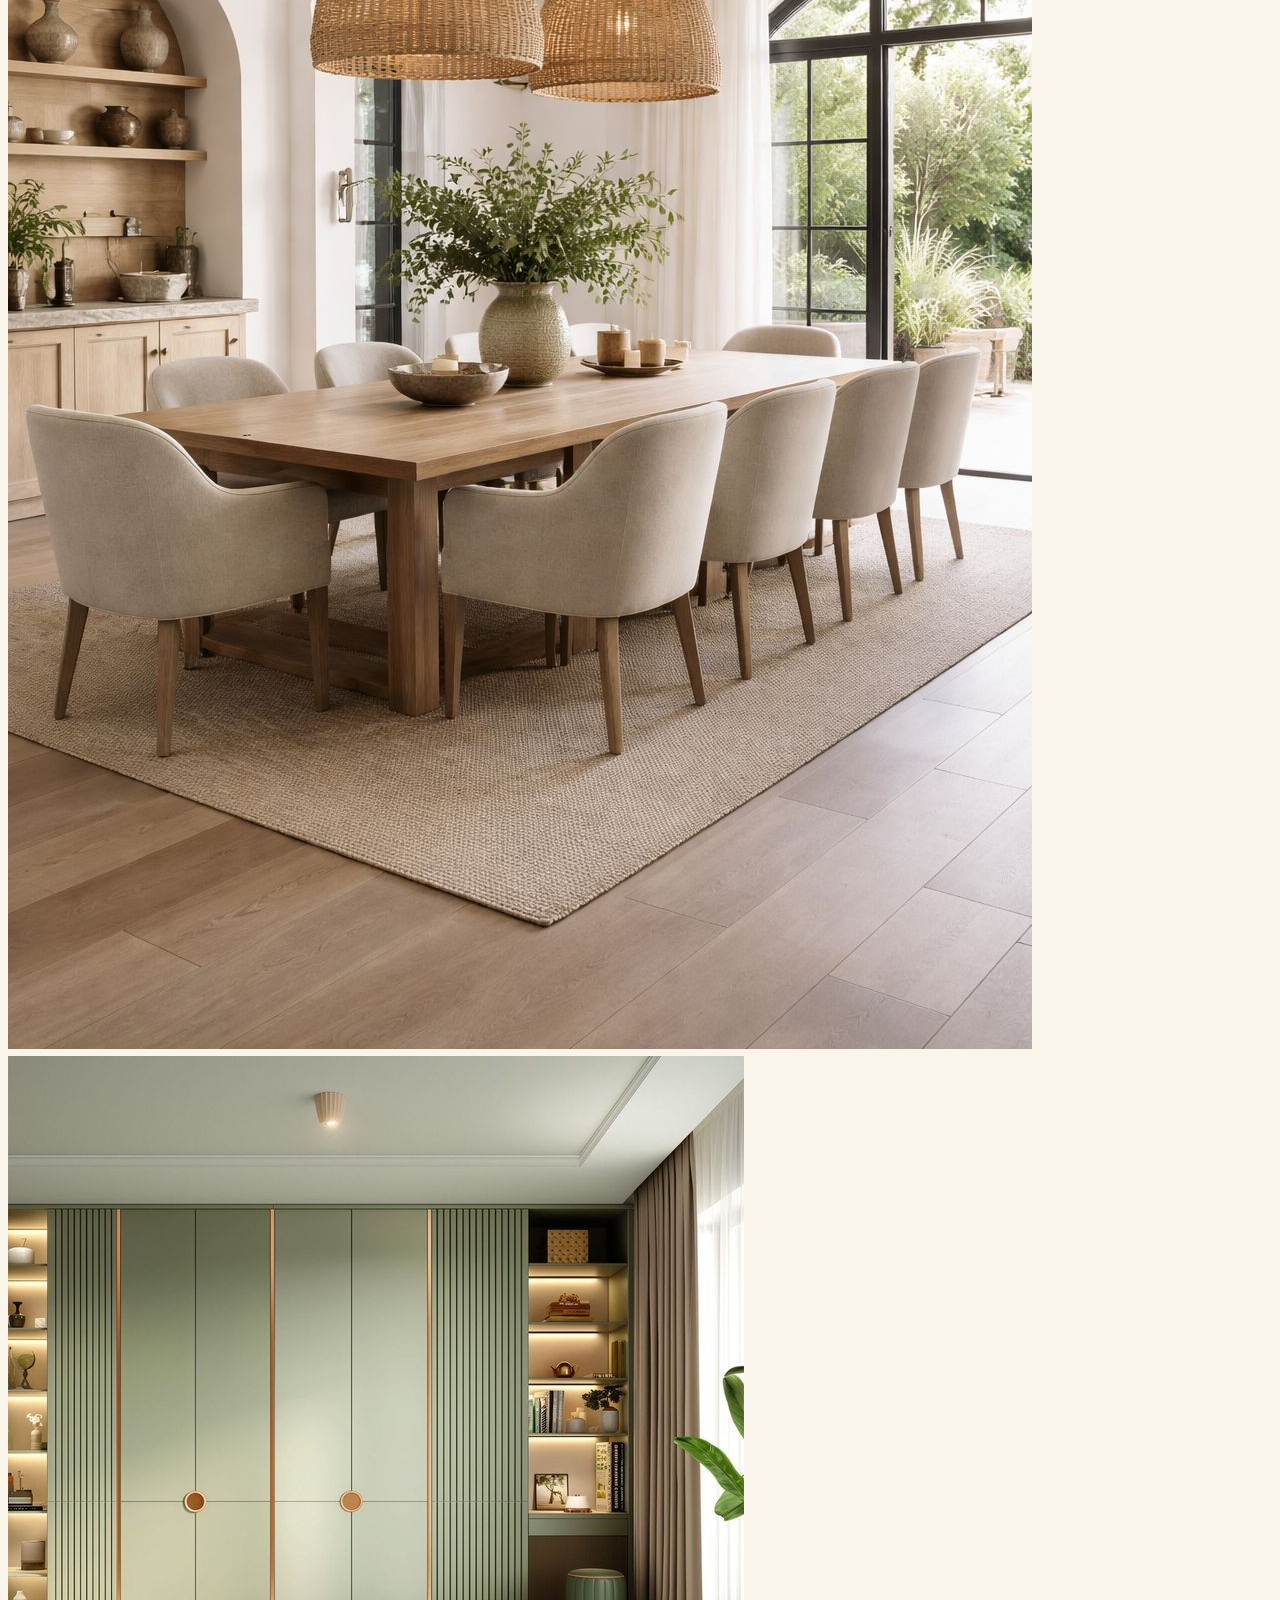
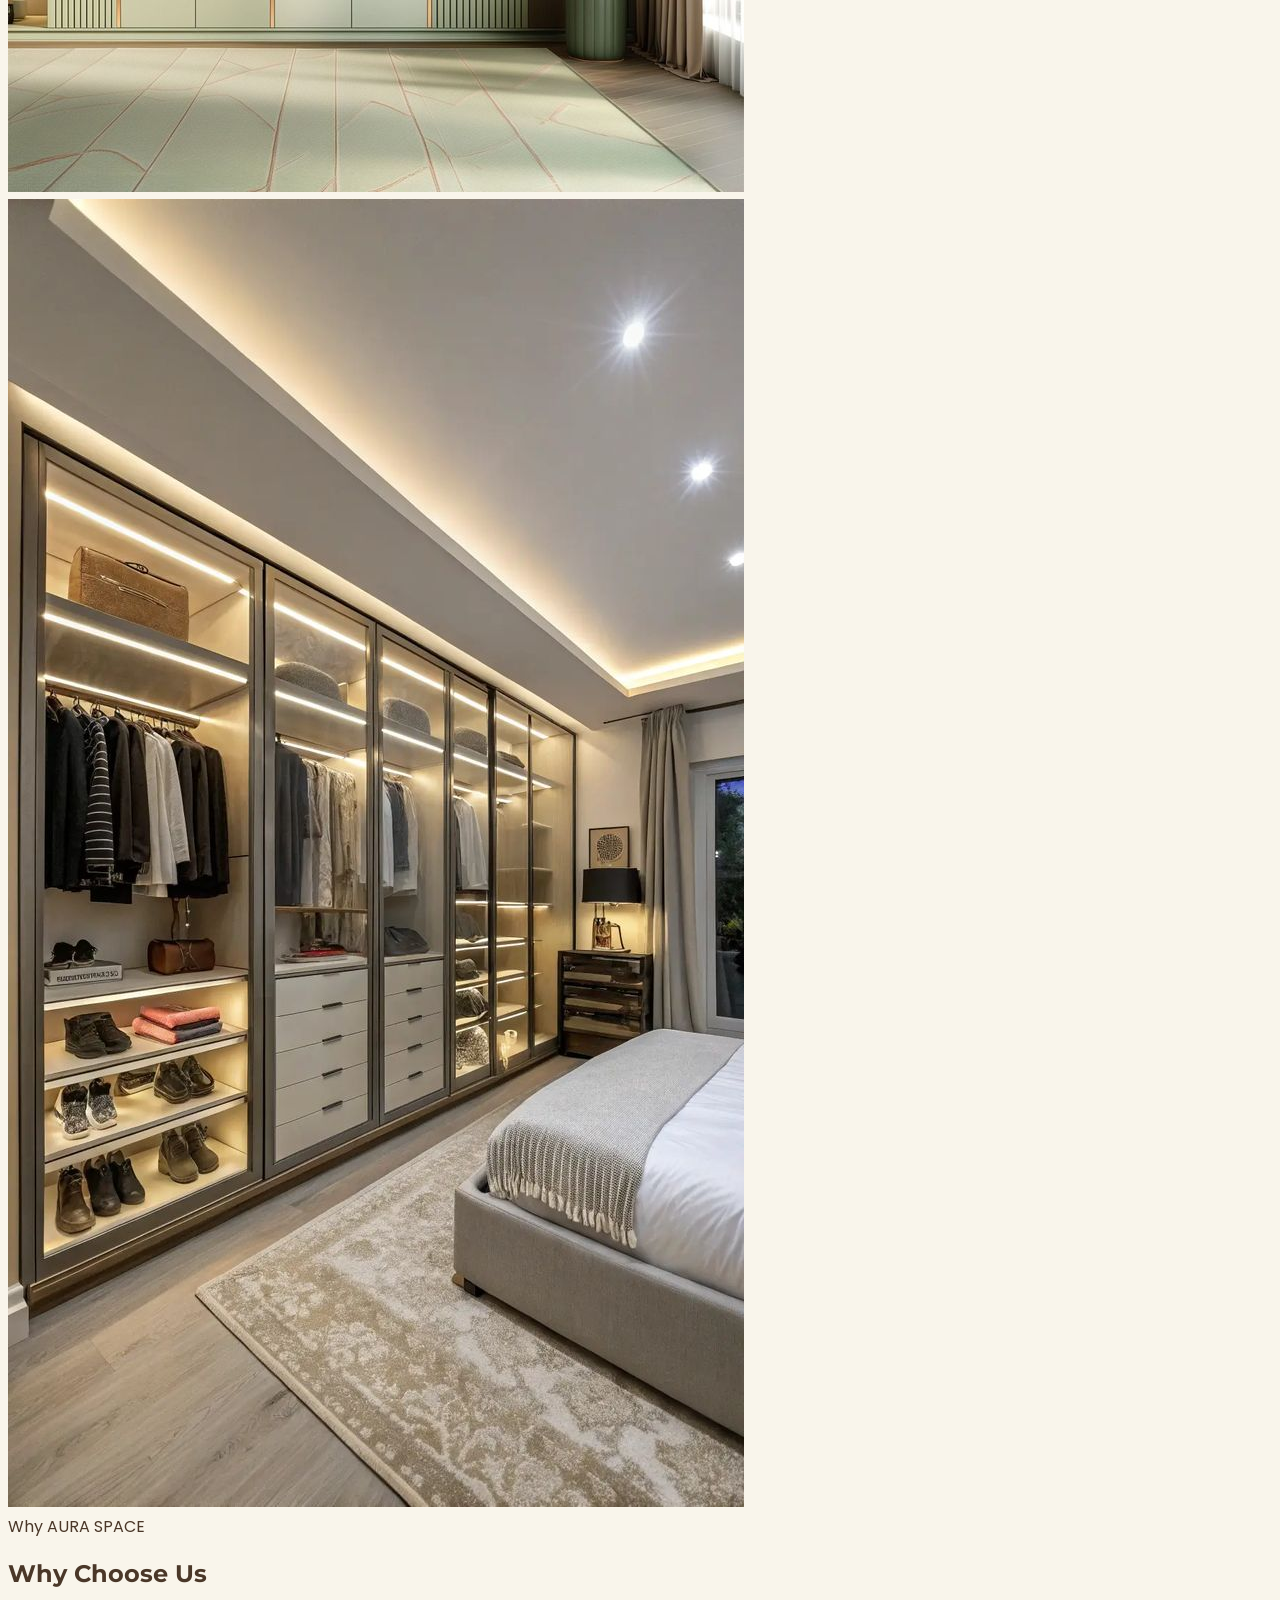
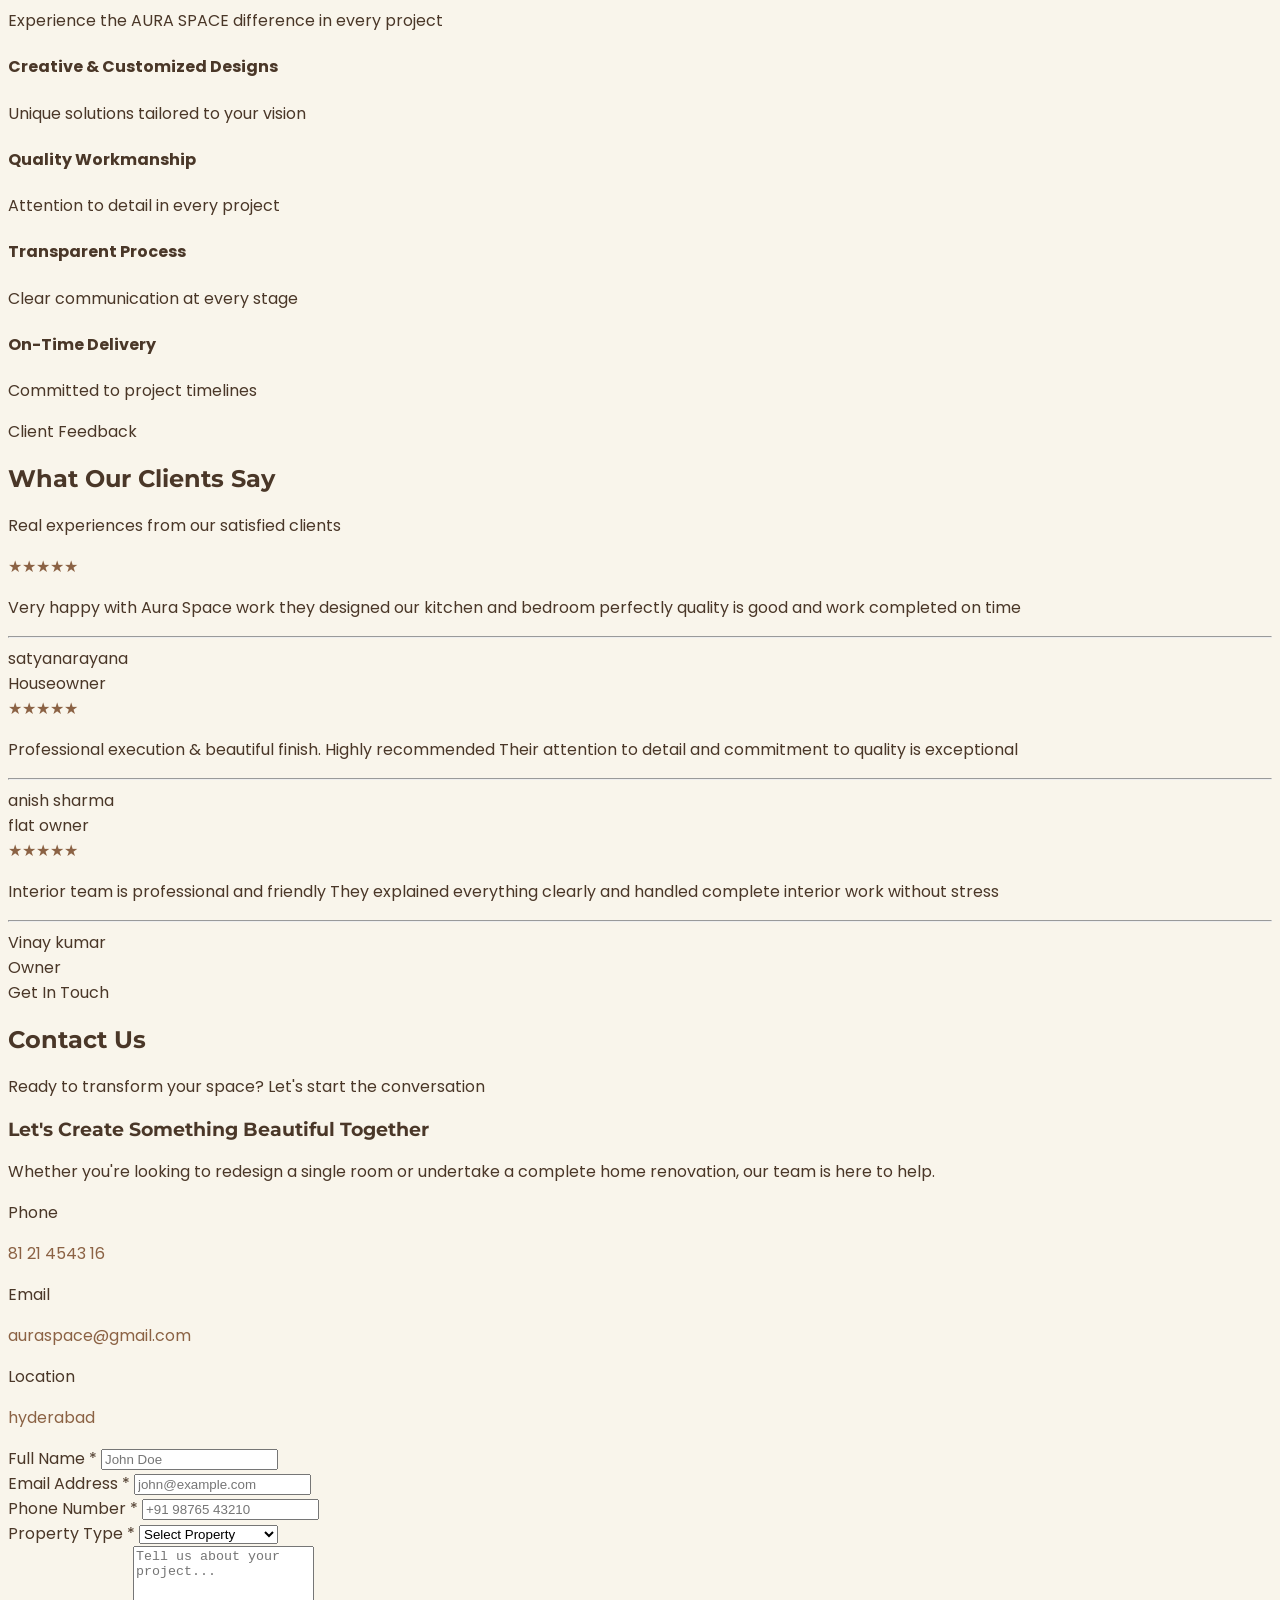
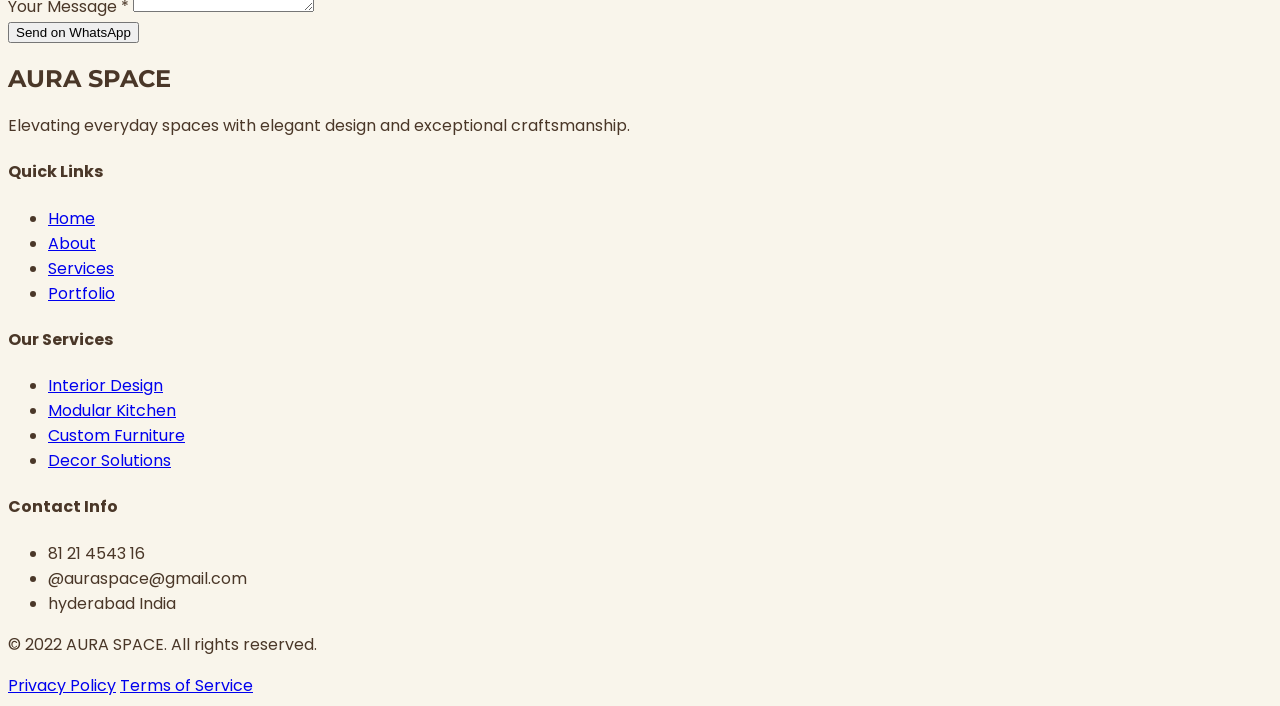
==== commit bdb732cc: "Update index.html" ====
--- a/index.html
+++ b/index.html
@@ -1,86 +1,119 @@
 <!DOCTYPE html>
 <html lang="en">
 <head>
-    <meta charset="UTF-8">
-    <meta name="viewport" content="width=device-width, initial-scale=1.0">
-    <title>AURA SPACE </title>
-    <script src="https://cdn.tailwindcss.com"></script>
-    <link href="https://fonts.googleapis.com/css2?family=Playfair+Display:wght@400;700&family=Inter:wght@300;400;500&display=swap" rel="stylesheet">
-    <script src="https://unpkg.com/lucide@latest"></script>
-    <style>
-       body { 
-    font-family: 'Poppins', sans-serif; 
-    background-color: #F9F5EB; 
-    color: #4A3728; 
-    scroll-behavior: smooth; 
+<meta charset="UTF-8">
+<meta name="viewport" content="width=device-width, initial-scale=1.0">
+<title>AURA SPACE</title>
+
+<script src="https://cdn.tailwindcss.com"></script>
+<link href="https://fonts.googleapis.com/css2?family=Poppins:wght@300;400;500&family=Montserrat:wght@400;600;700&display=swap" rel="stylesheet">
+<script src="https://unpkg.com/lucide@latest"></script>
+
+<style>
+body { 
+  font-family: 'Poppins', sans-serif; 
+  background-color: #F9F5EB; 
+  color: #4A3728; 
+  scroll-behavior: smooth; 
 }
 
 h1, h2, h3, .serif { 
-    font-family: 'Montserrat', sans-serif; 
+  font-family: 'Montserrat', sans-serif; 
 }
 
-        .bg-aura-brown { background-color: #8B6244; }
-        .text-aura-brown { color: #8B6244; }
-        .border-aura-brown { border-color: #8B6244; }
-        .btn-shadow { box-shadow: 0 4px 14px 0 rgba(139, 98, 68, 0.3); }
-    </style>
+.bg-aura-brown { background-color: #8B6244; }
+.text-aura-brown { color: #8B6244; }
+.border-aura-brown { border-color: #8B6244; }
+.btn-shadow { box-shadow: 0 4px 14px 0 rgba(139, 98, 68, 0.3); }
+
+/* ===== SAFE TEXT ANIMATIONS ===== */
+@keyframes fadeUp {
+  from { opacity: 0; transform: translateY(30px); }
+  to { opacity: 1; transform: translateY(0); }
+}
+
+@keyframes fadeLeft {
+  from { opacity: 0; transform: translateX(-40px); }
+  to { opacity: 1; transform: translateX(0); }
+}
+
+@keyframes softZoom {
+  from { opacity: 0; transform: scale(0.95); }
+  to { opacity: 1; transform: scale(1); }
+}
+
+.animate-fadeUp { animation: fadeUp 1s ease forwards; }
+.animate-left { animation: fadeLeft 1s ease forwards; }
+.animate-zoom { animation: softZoom 0.8s ease forwards; }
+
+.delay-200 { animation-delay: .2s; }
+.delay-400 { animation-delay: .4s; }
+.delay-600 { animation-delay: .6s; }
+</style>
 </head>
+
 <body>
 
-    <header class="sticky top-0 z-50 bg-[#F9F5EB]/90 backdrop-blur-md border-b border-stone-200">
-        <nav class="container mx-auto px-6 py-4 flex justify-between items-center">
-            <div class="text-2xl font-bold tracking-widest text-aura-brown serif">AURA SPACE</div>
-            <div class="hidden md:flex space-x-8 text-sm font-medium uppercase tracking-wider">
-                <a href="#home" class="hover:text-aura-brown transition">Home</a>
-                <a href="#about" class="hover:text-aura-brown transition">About</a>
-                <a href="#services" class="hover:text-aura-brown transition">Services</a>
-                <a href="#process" class="hover:text-aura-brown transition">Process</a>
-                <a href="#portfolio" class="hover:text-aura-brown transition">Portfolio</a>
-                <a href="#feedback" class="hover:text-aura-brown transition">Feedback</a>
-                <a href="#contact" class="hover:text-aura-brown transition">Contact</a>
-            </div>
-            <a href="#contact" class="bg-aura-brown text-white px-6 py-2 rounded shadow-lg hover:bg-[#725038] transition font-medium">Get Started</a>
-        </nav>
-    </header>
-
-    <section id="home" class="min-h-screen flex flex-col justify-center items-center text-center px-6 pt-20">
-        <h1 class="text-6xl md:text-8xl text-aura-brown mb-4">AURA SPACE</h1>
-        <p class="italic text-2xl md:text-2xl text-stone-600 mb-4">Designing homes with trust and care</p>
-        <p class="max-w-2xl text-lg text-stone-500 mb-12">Crafting elegant, functional interiors for residential & commercial spaces</p>
-        
-        <div class="flex flex-wrap justify-center gap-4 mb-12">
-            <span class="px-8 py-3 bg-white/50 border border-stone-300 rounded-full">Interiors</span>
-            <span class="px-8 py-3 bg-white/50 border border-stone-300 rounded-full">Decor</span>
-            <span class="px-8 py-3 bg-white/50 border border-stone-300 rounded-full">Custom Furniture</span>
-        </div>
-
-        <div class="flex flex-col md:row gap-4">
-            <div class="flex gap-4">
-                <a href="#contact" class="bg-aura-brown text-white px-10 py-4 rounded flex items-center gap-2 btn-shadow hover:scale-105 transition">
-                    Start Your Project <i data-lucide="arrow-right" class="w-5 h-5"></i>
-                </a>
-                <a href="#portfolio" class="border border-aura-brown text-aura-brown px-10 py-4 rounded flex items-center gap-2 hover:bg-white transition">
-                    View Our Work <i data-lucide="sparkles" class="w-5 h-5"></i>
-                </a>
-            </div>
-        </div>
-        <div class="mt-20 animate-bounce">
-            <i data-lucide="mouse" class="text-aura-brown w-8 h-8"></i>
-        </div>
-    </section>
-
-    <section id="about" class="py-24 bg-white">
-      <div class="container mx-auto px-6 grid lg:grid-cols-2 gap-16 items-center">
-      <div>
-      <h2 class="text-4xl mb-6">About AURA SPACE</h2>
-      <p class="text-stone-600 mb-6">
-      We design elegant, functional interiors that reflect your lifestyle. From concept to execution, we handle everything.
-      </p>
-      </div>
-      <img src="https://images.unsplash.com/photo-1618221195710-dd6b41faaea6?auto=format&fit=crop&w=800" class="rounded-3xl shadow-lg">
-      </div>
-      </section>
-                   
+<!-- HEADER -->
+<header class="sticky top-0 z-50 bg-[#F9F5EB]/90 backdrop-blur-md border-b border-stone-200">
+<nav class="container mx-auto px-6 py-4 flex justify-between items-center">
+<div class="text-2xl font-bold tracking-widest text-aura-brown serif animate-left">AURA SPACE</div>
+<div class="hidden md:flex space-x-8 text-sm font-medium uppercase tracking-wider">
+<a href="#home" class="hover:text-aura-brown transition">Home</a>
+<a href="#about" class="hover:text-aura-brown transition">About</a>
+<a href="#services" class="hover:text-aura-brown transition">Services</a>
+<a href="#process" class="hover:text-aura-brown transition">Process</a>
+<a href="#portfolio" class="hover:text-aura-brown transition">Portfolio</a>
+<a href="#feedback" class="hover:text-aura-brown transition">Feedback</a>
+<a href="#contact" class="hover:text-aura-brown transition">Contact</a>
+</div>
+<a href="#contact" class="bg-aura-brown text-white px-6 py-2 rounded shadow-lg hover:bg-[#725038] transition font-medium">
+Get Started
+</a>
+</nav>
+</header>
+
+<!-- HERO -->
+<section id="home" class="min-h-screen flex flex-col justify-center items-center text-center px-6 pt-20">
+<h1 class="text-6xl md:text-8xl text-aura-brown mb-4 animate-fadeUp">
+AURA SPACE
+</h1>
+<p class="italic text-2xl text-stone-600 mb-4 animate-fadeUp delay-200">
+Designing homes with trust and care
+</p>
+<p class="max-w-2xl text-lg text-stone-500 mb-12 animate-fadeUp delay-400">
+Crafting elegant, functional interiors for residential & commercial spaces
+</p>
+
+<div class="flex flex-wrap justify-center gap-4 mb-12 animate-fadeUp delay-600">
+<span class="px-8 py-3 bg-white/50 border border-stone-300 rounded-full">Interiors</span>
+<span class="px-8 py-3 bg-white/50 border border-stone-300 rounded-full">Decor</span>
+<span class="px-8 py-3 bg-white/50 border border-stone-300 rounded-full">Custom Furniture</span>
+</div>
+
+<div class="flex gap-4 animate-zoom delay-600">
+<a href="#contact" class="bg-aura-brown text-white px-10 py-4 rounded flex items-center gap-2 btn-shadow hover:scale-105 transition">
+Start Your Project <i data-lucide="arrow-right"></i>
+</a>
+<a href="#portfolio" class="border border-aura-brown text-aura-brown px-10 py-4 rounded flex items-center gap-2 hover:bg-white transition">
+View Our Work <i data-lucide="sparkles"></i>
+</a>
+</div>
+</section>
+
+<!-- ABOUT -->
+<section id="about" class="py-24 bg-white">
+<div class="container mx-auto px-6 grid lg:grid-cols-2 gap-16 items-center">
+<div>
+<h2 class="text-4xl mb-6 animate-left">About AURA SPACE</h2>
+<p class="text-stone-600 mb-6 animate-fadeUp delay-200">
+We design elegant, functional interiors that reflect your lifestyle.
+</p>
+</div>
+<img src="https://images.unsplash.com/photo-1618221195710-dd6b41faaea6?auto=format&fit=crop&w=800"
+class="rounded-3xl shadow-lg animate-zoom">
+</div>
+</section>  
 
     <section id="services" class="py-24">
         <div class="container mx-auto px-6 text-center">
@@ -594,3 +627,5 @@
 
 
 
+
+
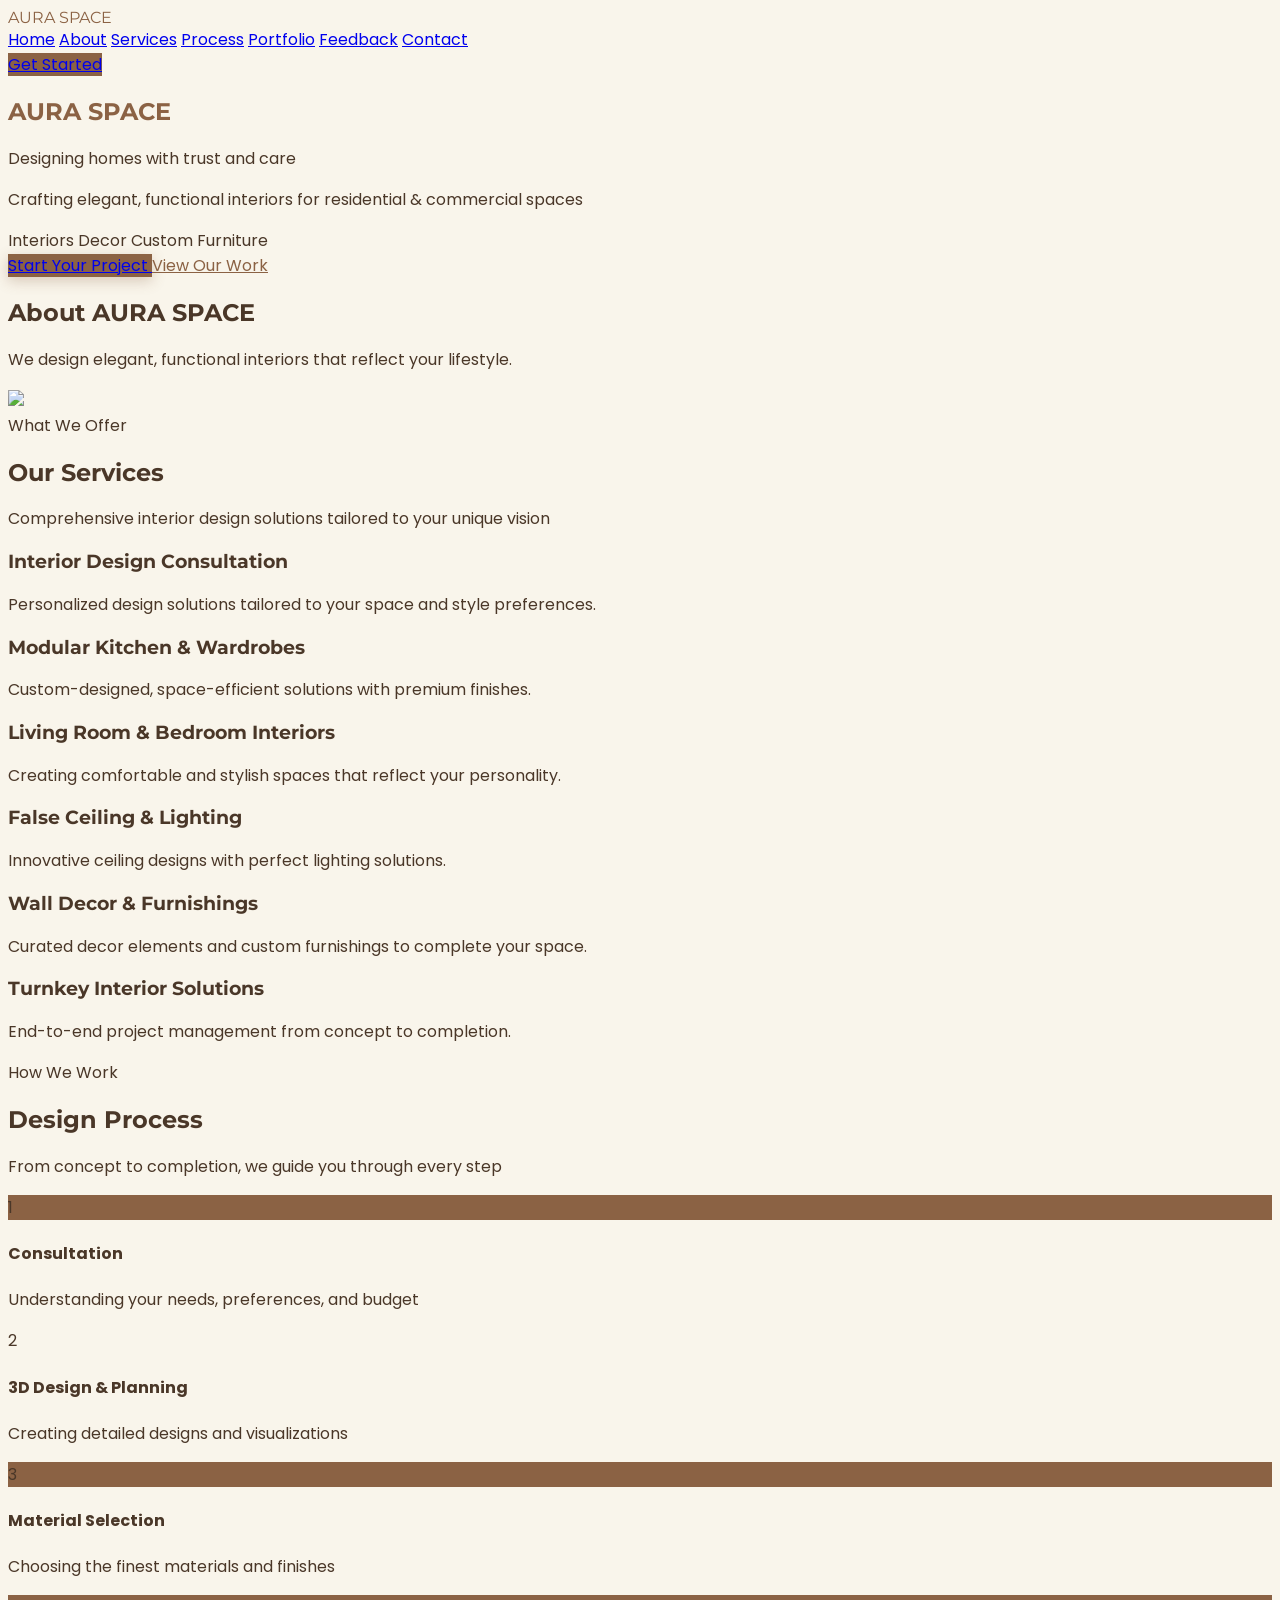
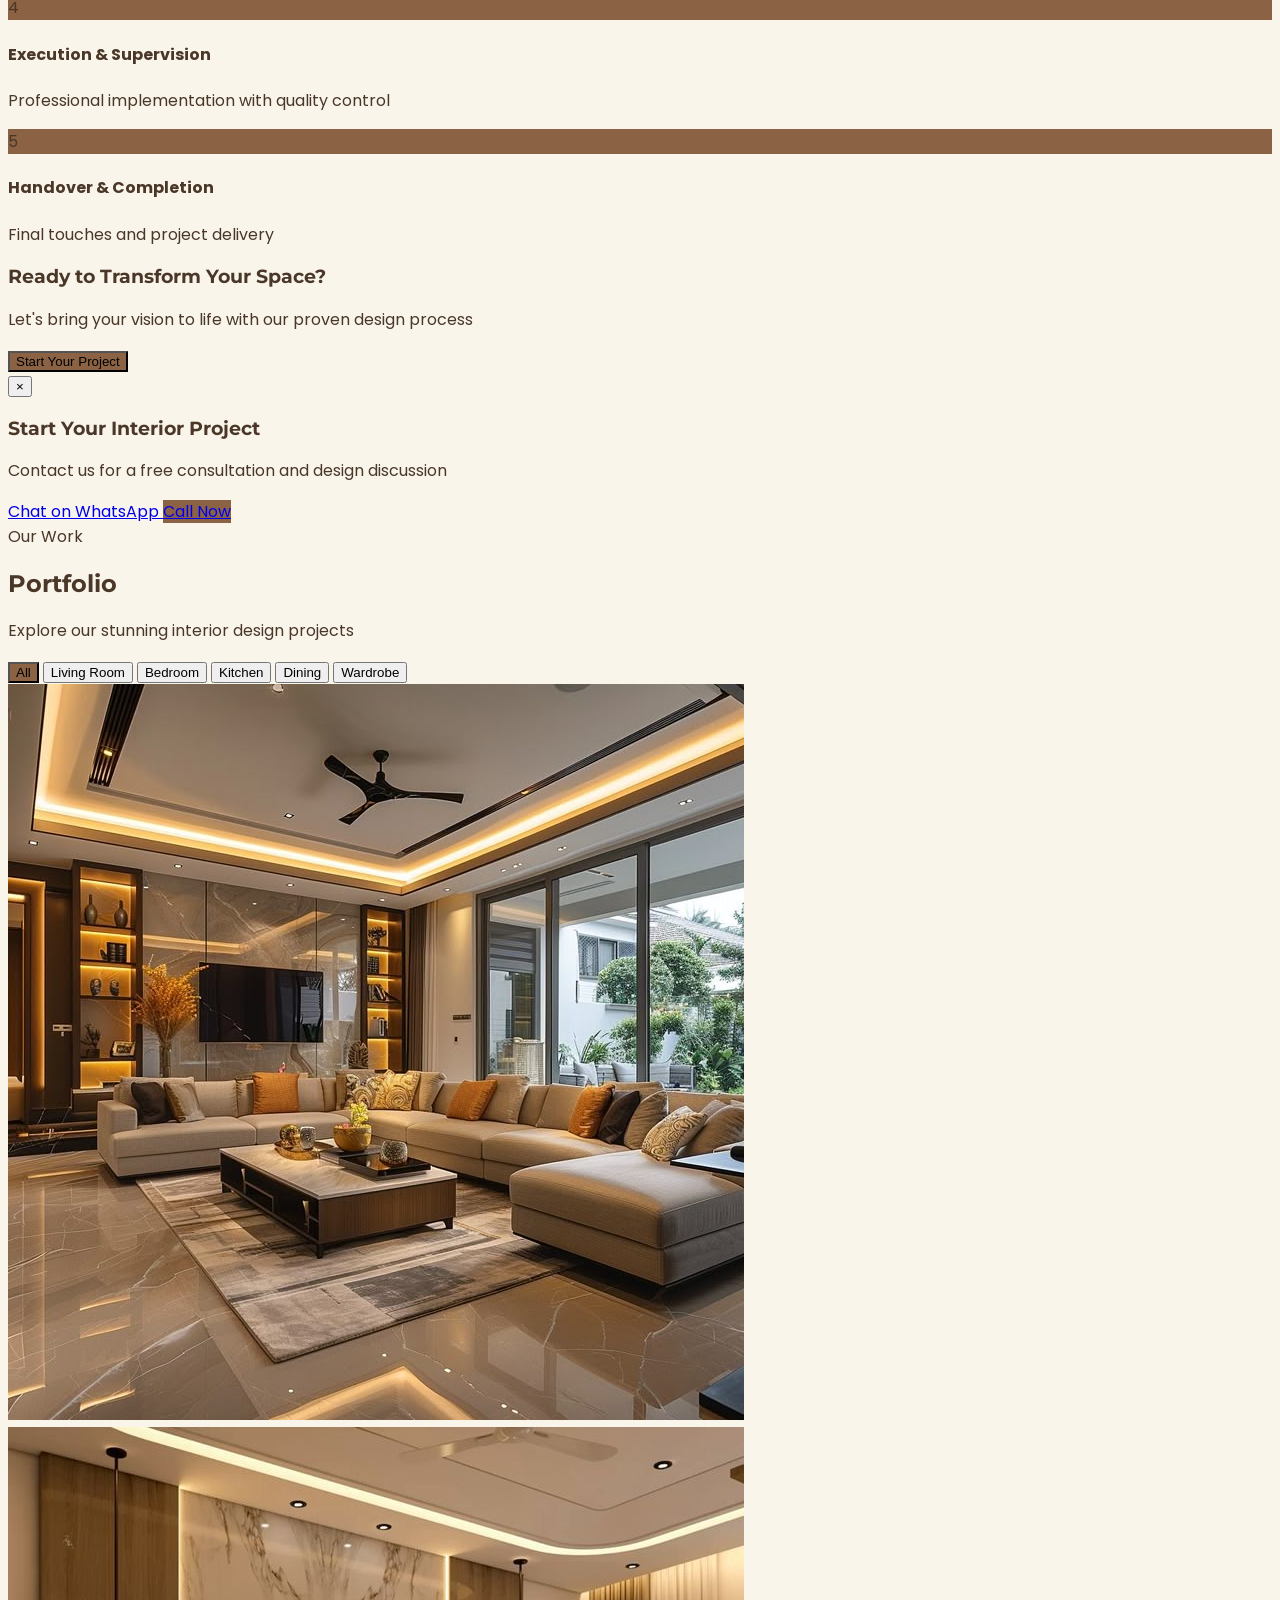
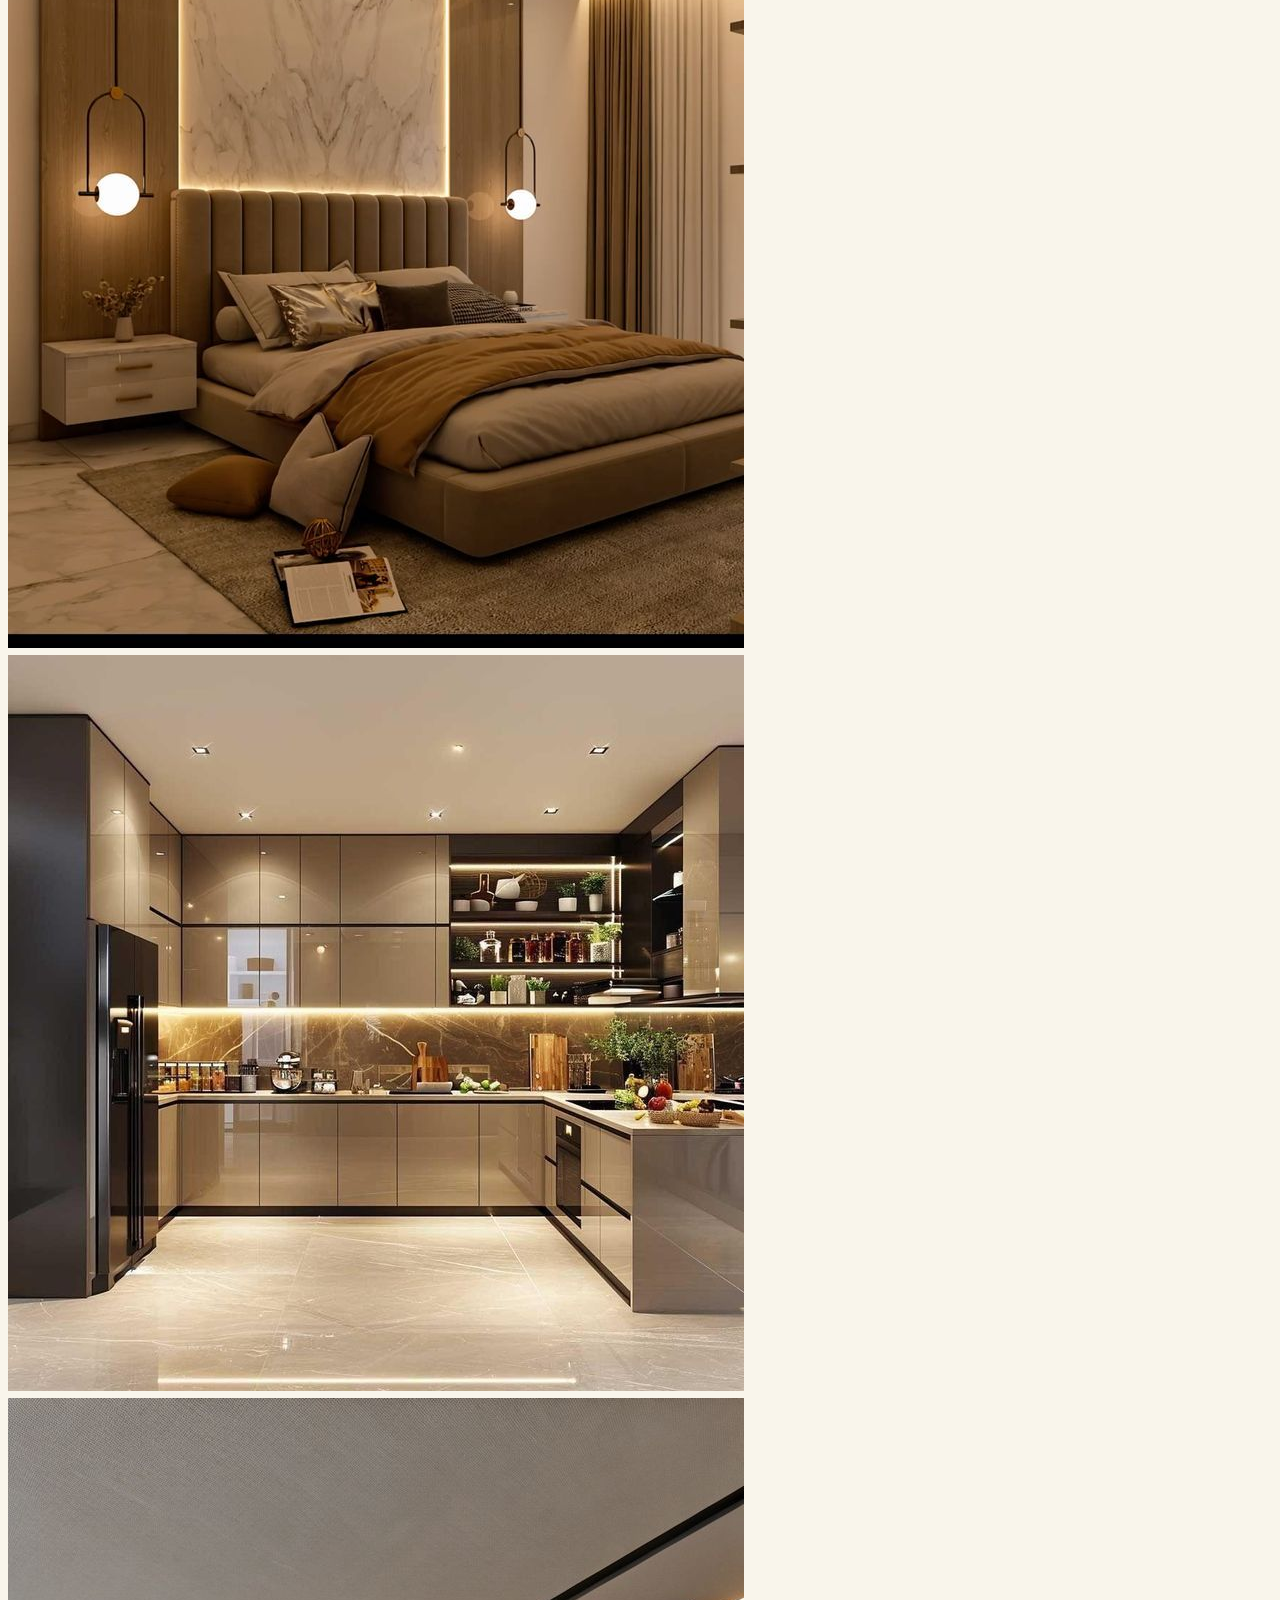
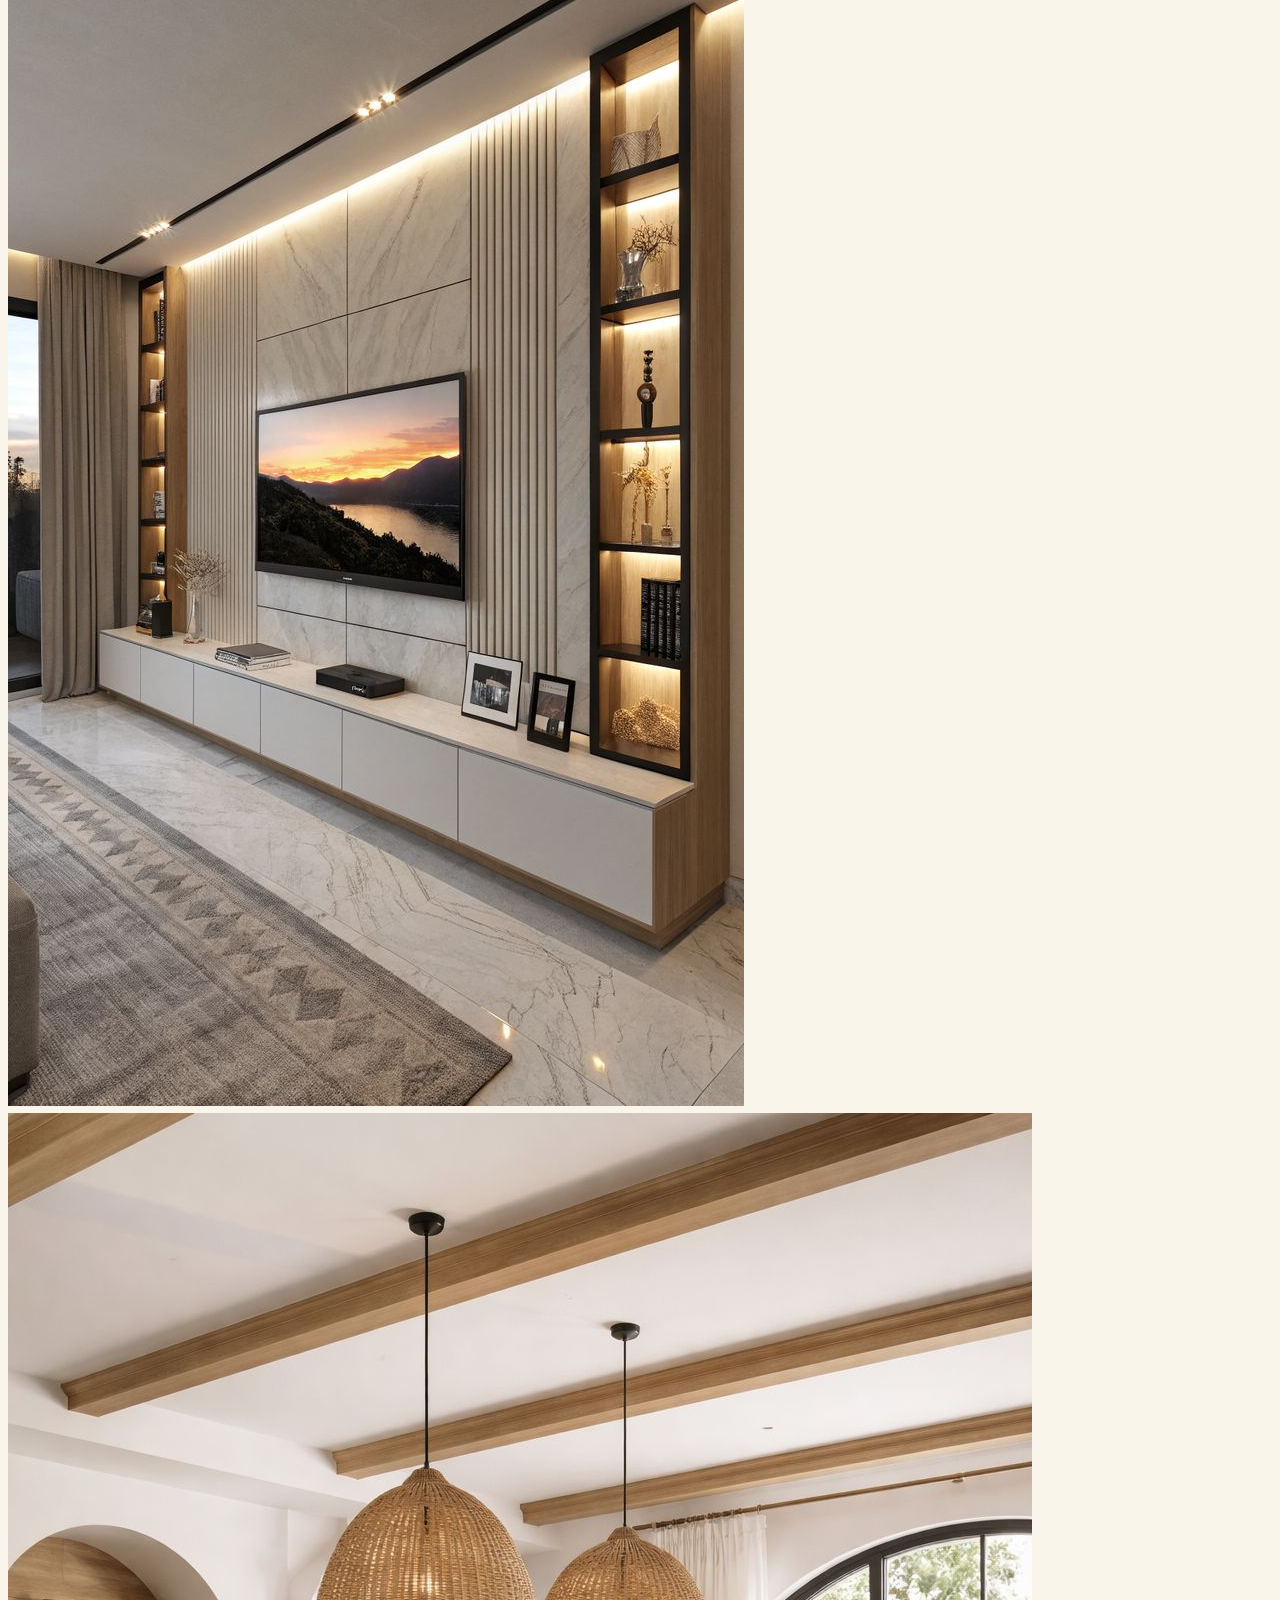
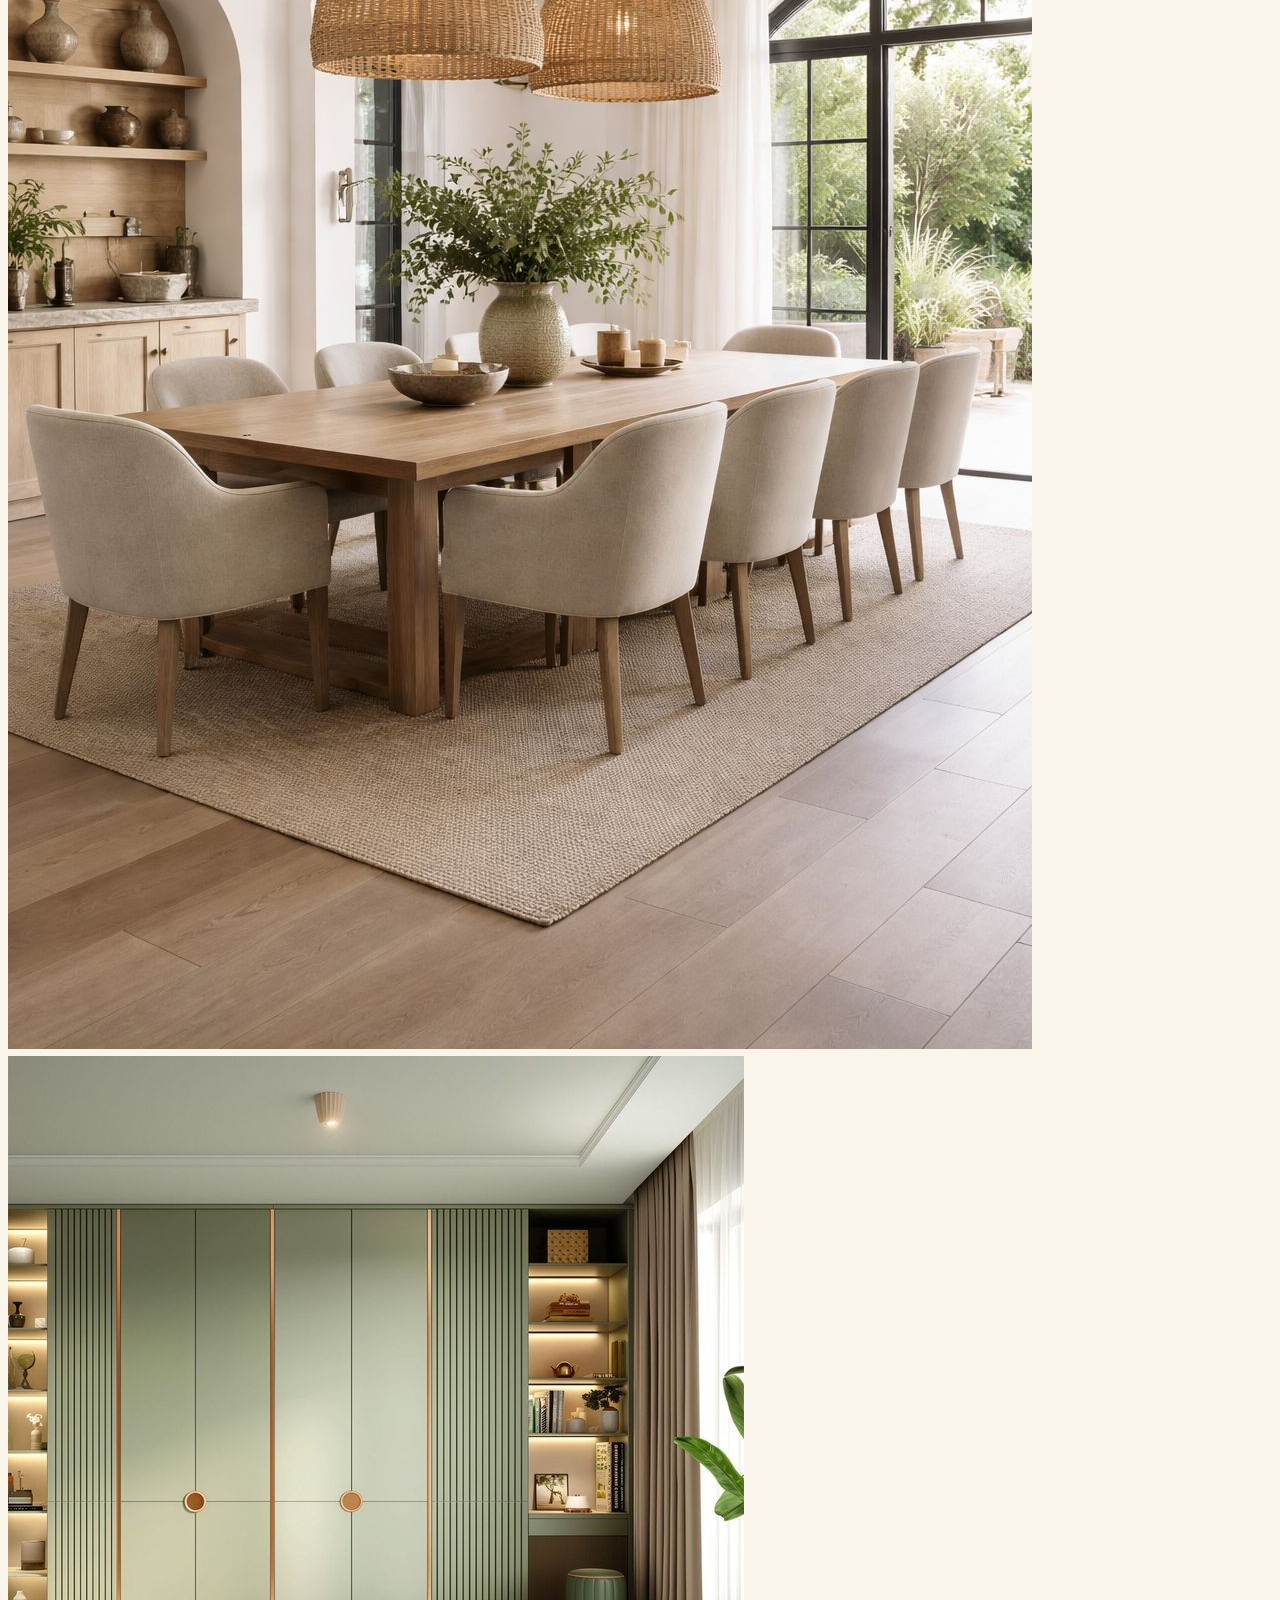
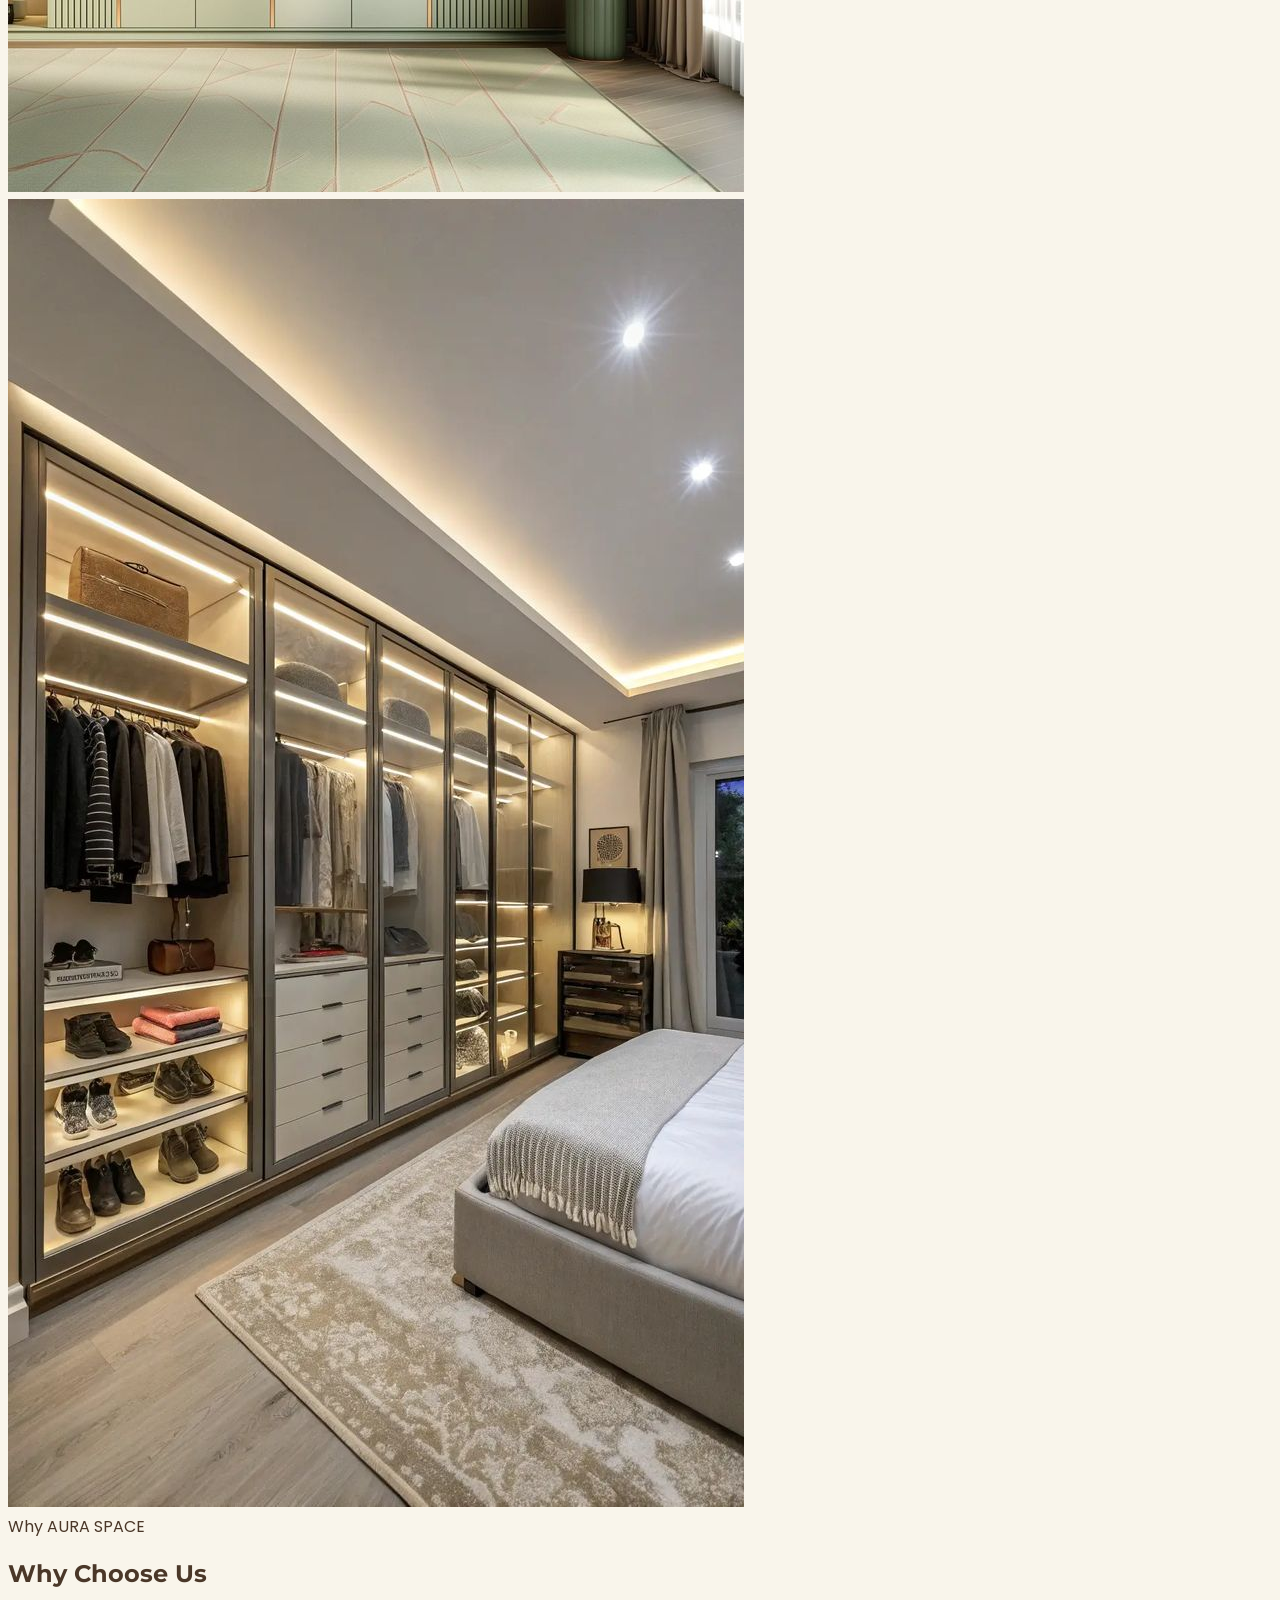
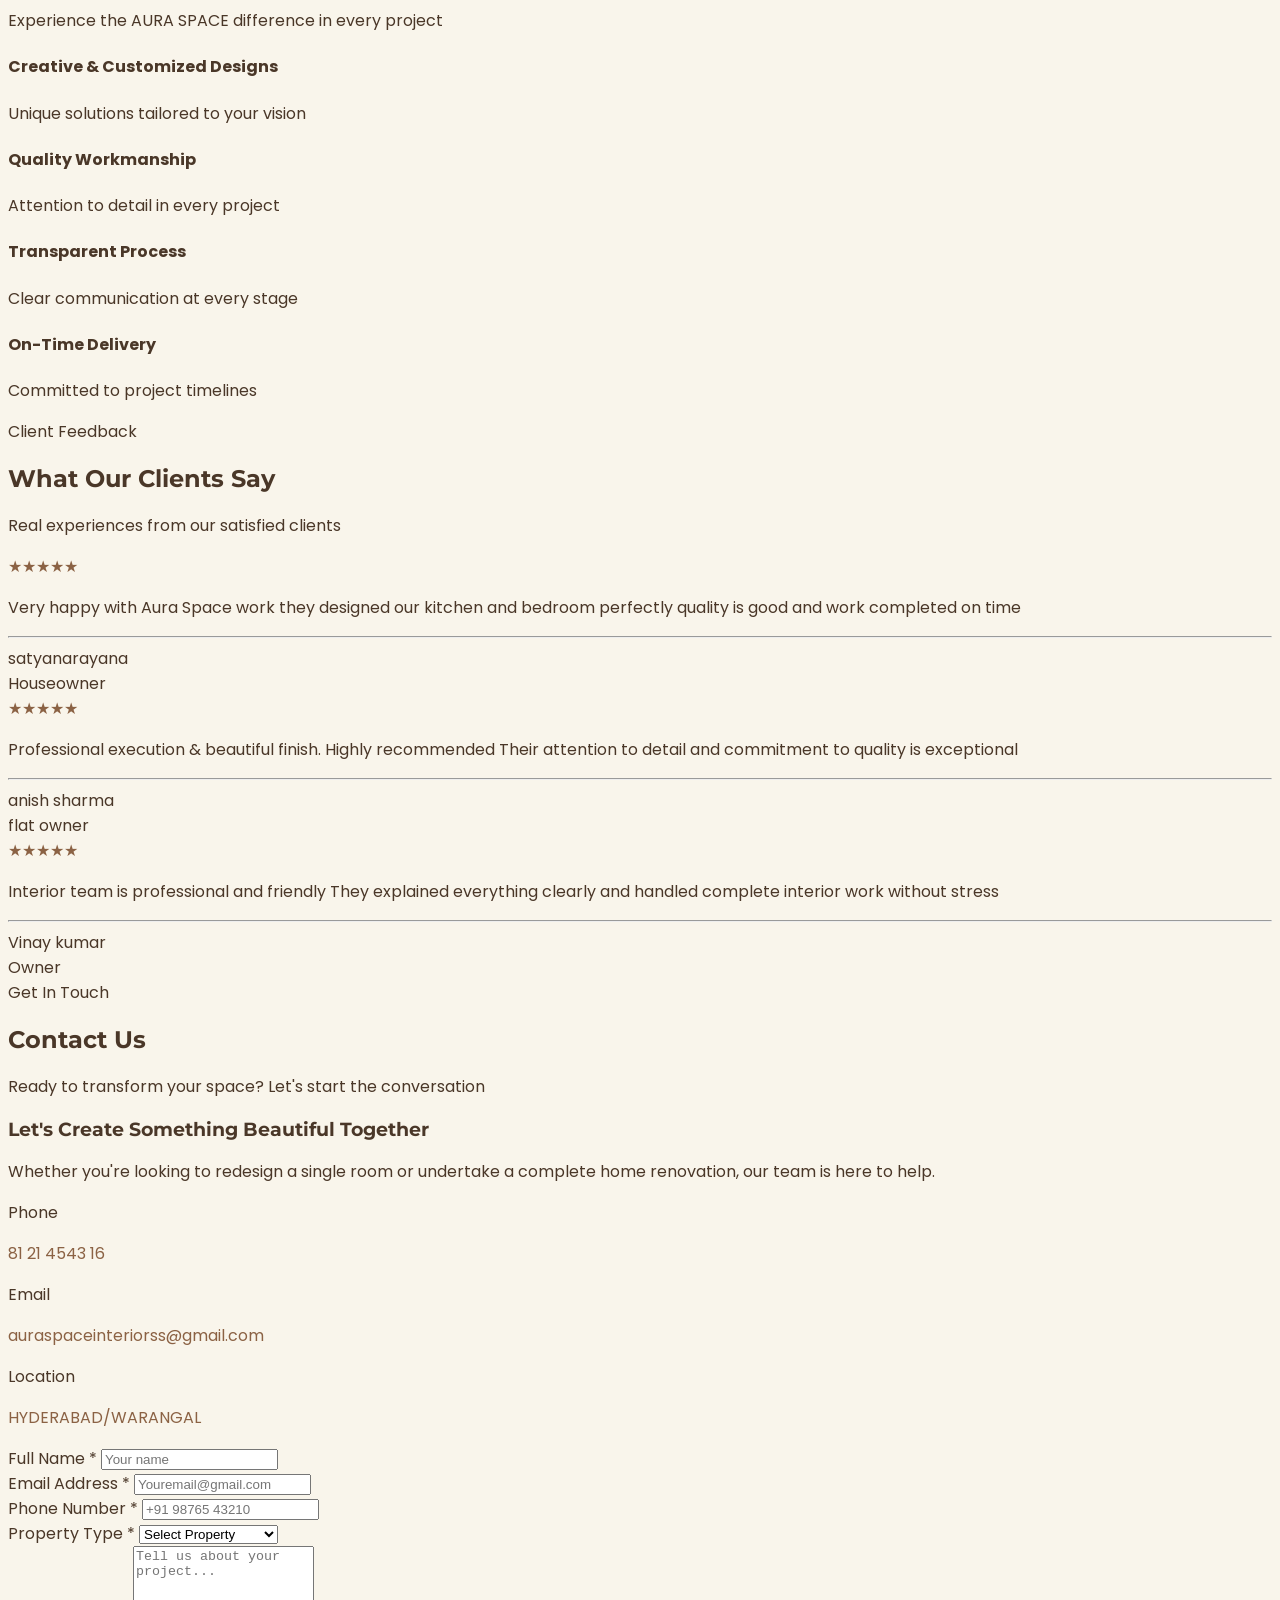
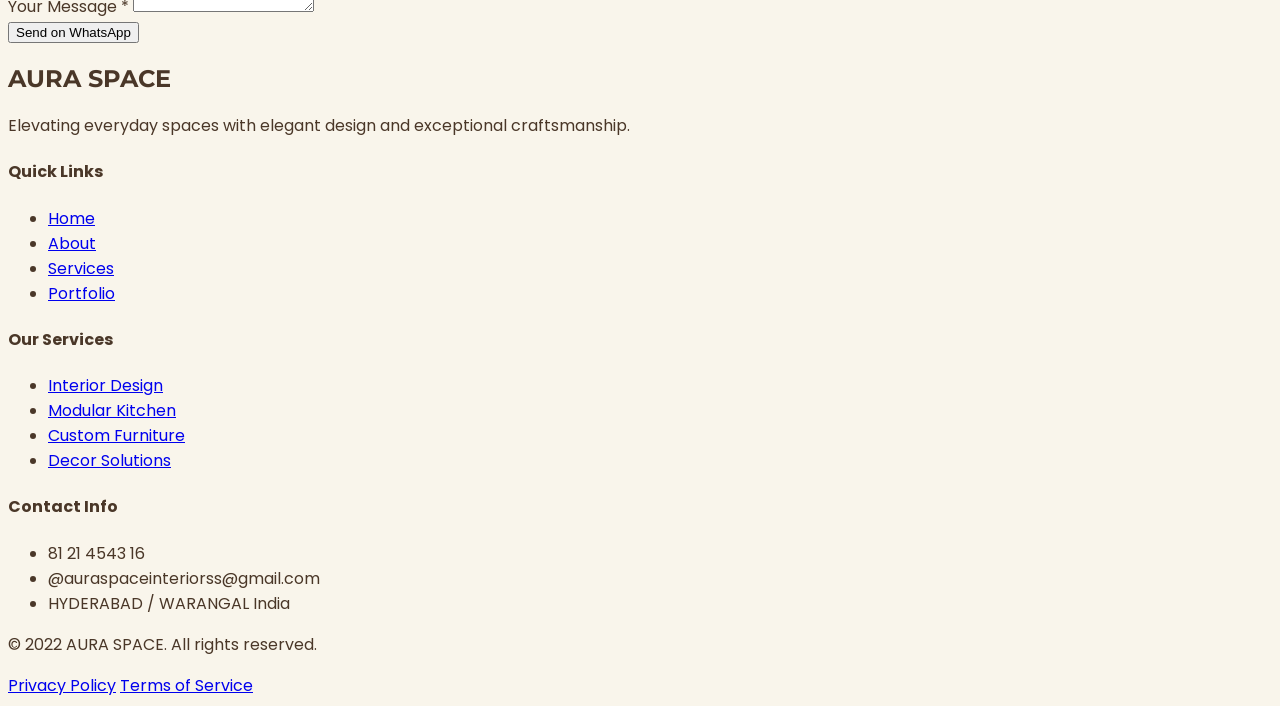
==== commit 24a51a5e: "Update print statement from 'Hello' to 'Goodbye'" ====
--- a/index.html
+++ b/index.html
@@ -459,7 +459,7 @@
             <div class="bg-aura-brown text-white p-3 rounded-xl"><i data-lucide="mail"></i></div>
             <div>
               <p class="text-xs text-stone-400 uppercase">Email</p>
-              <p class="font-bold text-lg text-aura-brown">auraspace@gmail.com</p>
+              <p class="font-bold text-lg text-aura-brown">auraspaceinteriorss@gmail.com</p>
             </div>
           </div>
 
@@ -467,7 +467,7 @@
             <div class="bg-aura-brown text-white p-3 rounded-xl"><i data-lucide="map-pin"></i></div>
             <div>
               <p class="text-xs text-stone-400 uppercase">Location</p>
-              <p class="font-bold text-lg text-aura-brown">hyderabad</p>
+              <p class="font-bold text-lg text-aura-brown">HYDERABAD/WARANGAL</p>
             </div>
           </div>
         </div>
@@ -479,13 +479,13 @@
 
           <div>
             <label class="block text-sm font-medium mb-2">Full Name *</label>
-            <input id="name" type="text" placeholder="John Doe"
+            <input id="name" type="text" placeholder="Your name"
               class="w-full px-4 py-3 rounded-lg bg-stone-50 border border-stone-200 focus:ring-2 focus:ring-aura-brown">
           </div>
 
           <div>
             <label class="block text-sm font-medium mb-2">Email Address *</label>
-            <input id="email" type="email" placeholder="john@example.com"
+            <input id="email" type="email" placeholder="Youremail@gmail.com"
               class="w-full px-4 py-3 rounded-lg bg-stone-50 border border-stone-200 focus:ring-2 focus:ring-aura-brown">
           </div>
 
@@ -592,8 +592,8 @@
                     <h4 class="text-white font-bold mb-6">Contact Info</h4>
                     <ul class="space-y-4 text-sm">
                         <li class="flex items-center gap-3"><i data-lucide="phone" class="w-4 h-4 text-aura-brown"></i> 81 21 4543 16</li>
-                        <li class="flex items-center gap-3"><i data-lucide="mail" class="w-4 h-4 text-aura-brown"></i> @auraspace@gmail.com</li>
-                        <li class="flex items-center gap-3"><i data-lucide="map-pin" class="w-4 h-4 text-aura-brown"></i> hyderabad India</li>
+                        <li class="flex items-center gap-3"><i data-lucide="mail" class="w-4 h-4 text-aura-brown"></i> @auraspaceinteriorss@gmail.com</li>
+                        <li class="flex items-center gap-3"><i data-lucide="map-pin" class="w-4 h-4 text-aura-brown"></i> HYDERABAD / WARANGAL India</li>
                     </ul>
                 </div>
             </div>
@@ -629,3 +629,4 @@
 
 
 
+
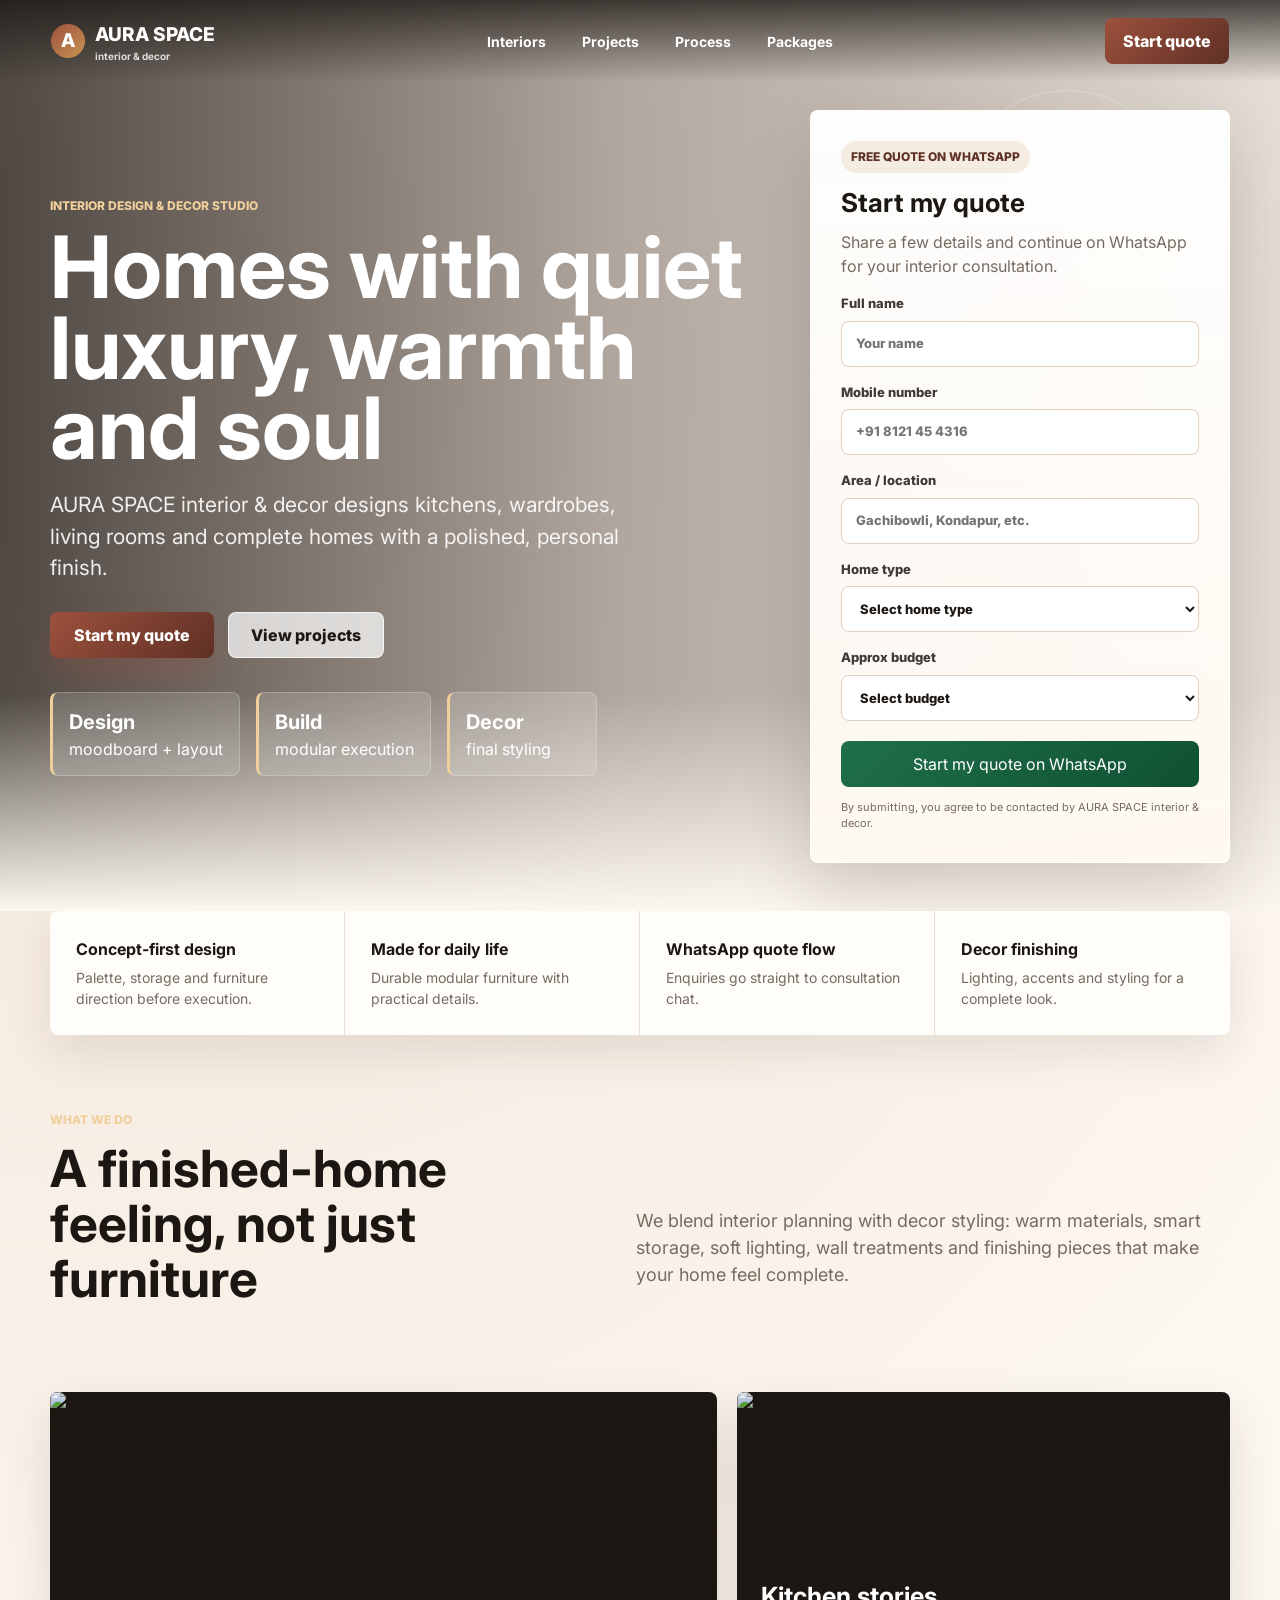
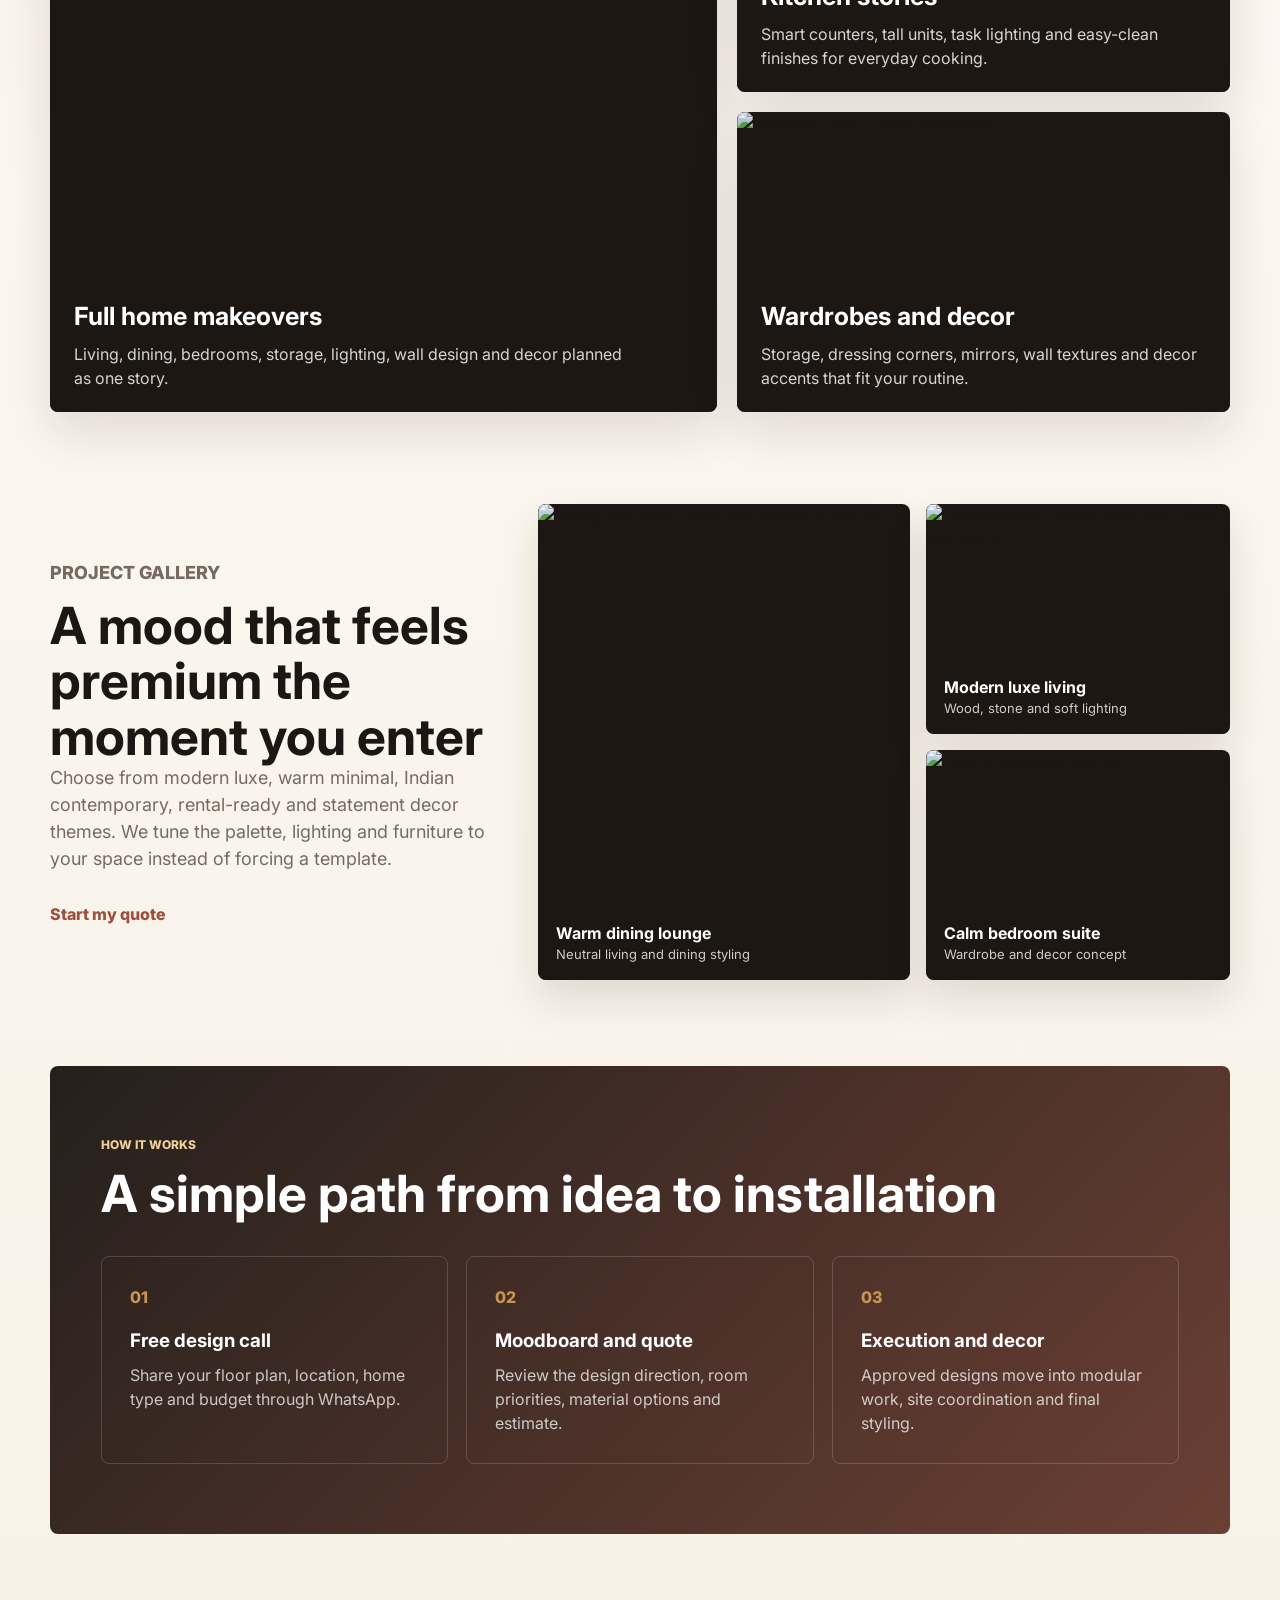
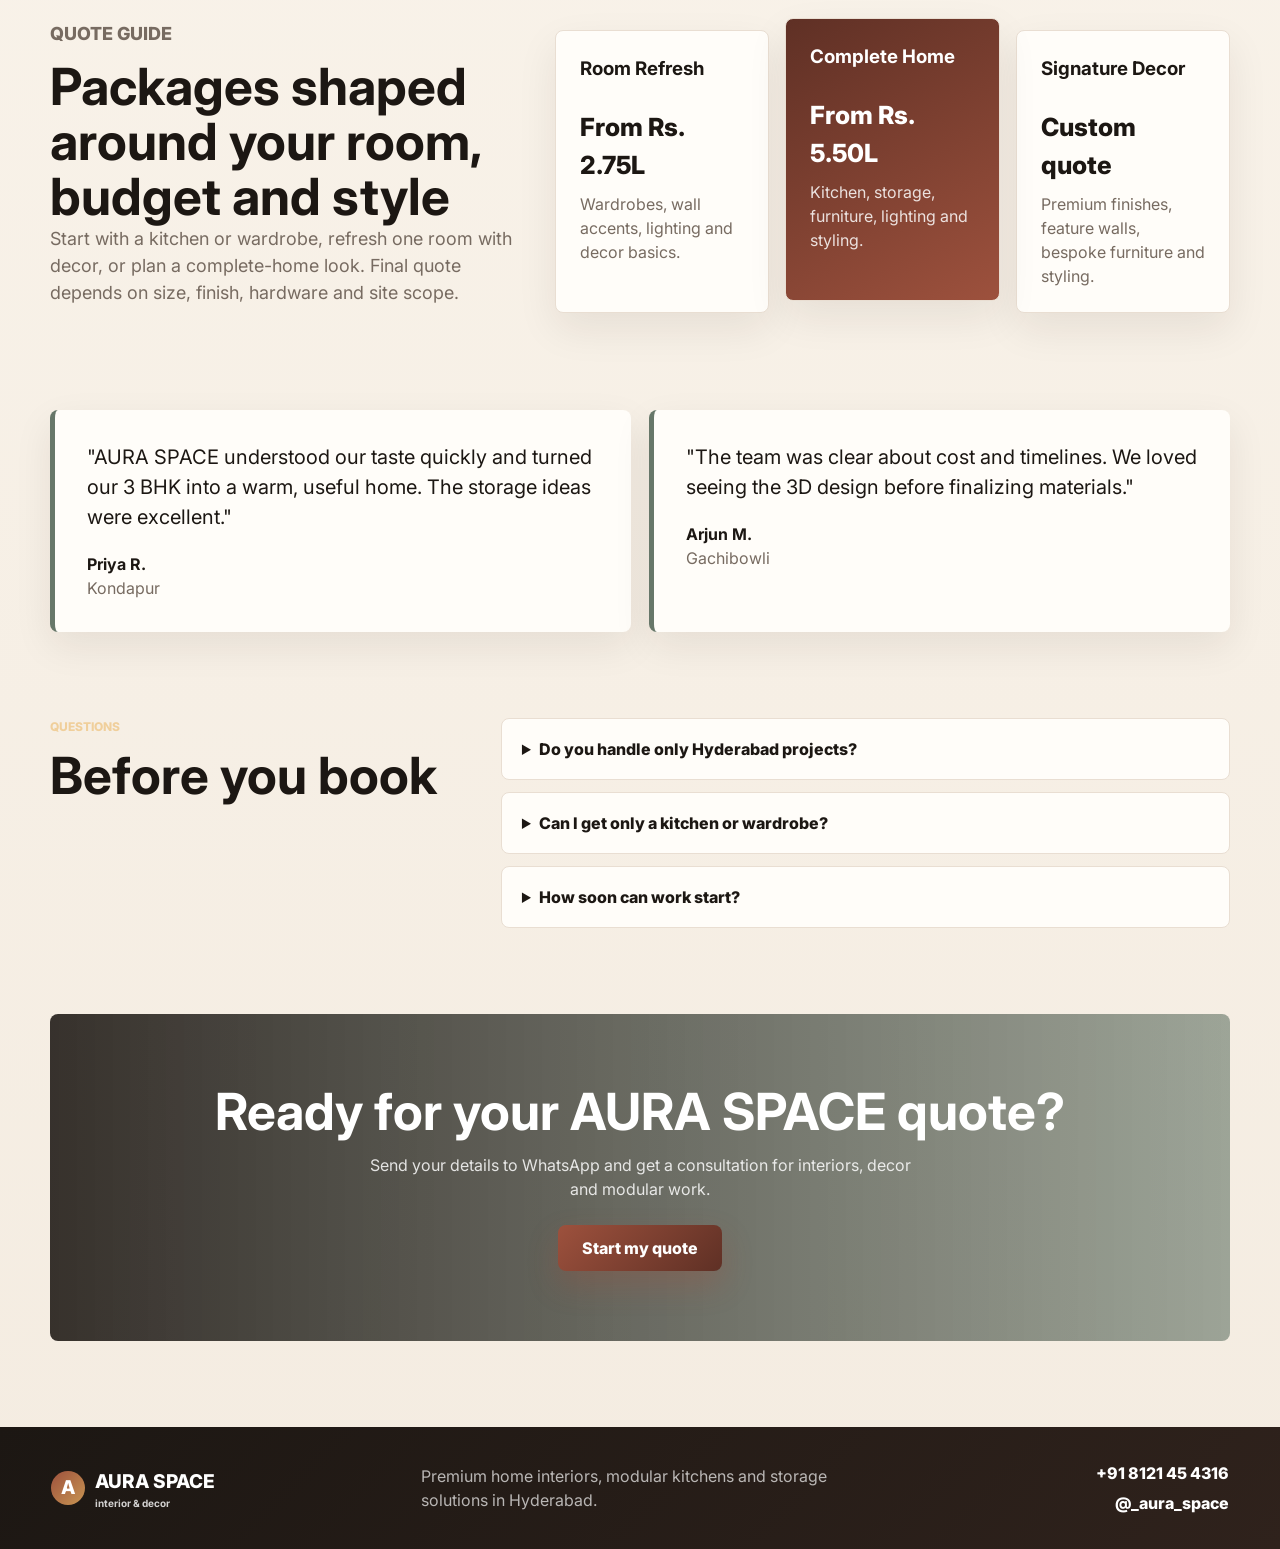
==== commit 134cd5b6: "Add files via upload" ====
--- a/index.html
+++ b/index.html
@@ -1,632 +1,277 @@
-<!DOCTYPE html>
-<html lang="en">
-<head>
-<meta charset="UTF-8">
-<meta name="viewport" content="width=device-width, initial-scale=1.0">
-<title>AURA SPACE</title>
-
-<script src="https://cdn.tailwindcss.com"></script>
-<link href="https://fonts.googleapis.com/css2?family=Poppins:wght@300;400;500&family=Montserrat:wght@400;600;700&display=swap" rel="stylesheet">
-<script src="https://unpkg.com/lucide@latest"></script>
-
-<style>
-body { 
-  font-family: 'Poppins', sans-serif; 
-  background-color: #F9F5EB; 
-  color: #4A3728; 
-  scroll-behavior: smooth; 
-}
-
-h1, h2, h3, .serif { 
-  font-family: 'Montserrat', sans-serif; 
-}
-
-.bg-aura-brown { background-color: #8B6244; }
-.text-aura-brown { color: #8B6244; }
-.border-aura-brown { border-color: #8B6244; }
-.btn-shadow { box-shadow: 0 4px 14px 0 rgba(139, 98, 68, 0.3); }
-
-/* ===== SAFE TEXT ANIMATIONS ===== */
-@keyframes fadeUp {
-  from { opacity: 0; transform: translateY(30px); }
-  to { opacity: 1; transform: translateY(0); }
-}
-
-@keyframes fadeLeft {
-  from { opacity: 0; transform: translateX(-40px); }
-  to { opacity: 1; transform: translateX(0); }
-}
-
-@keyframes softZoom {
-  from { opacity: 0; transform: scale(0.95); }
-  to { opacity: 1; transform: scale(1); }
-}
-
-.animate-fadeUp { animation: fadeUp 1s ease forwards; }
-.animate-left { animation: fadeLeft 1s ease forwards; }
-.animate-zoom { animation: softZoom 0.8s ease forwards; }
-
-.delay-200 { animation-delay: .2s; }
-.delay-400 { animation-delay: .4s; }
-.delay-600 { animation-delay: .6s; }
-</style>
-</head>
-
-<body>
-
-<!-- HEADER -->
-<header class="sticky top-0 z-50 bg-[#F9F5EB]/90 backdrop-blur-md border-b border-stone-200">
-<nav class="container mx-auto px-6 py-4 flex justify-between items-center">
-<div class="text-2xl font-bold tracking-widest text-aura-brown serif animate-left">AURA SPACE</div>
-<div class="hidden md:flex space-x-8 text-sm font-medium uppercase tracking-wider">
-<a href="#home" class="hover:text-aura-brown transition">Home</a>
-<a href="#about" class="hover:text-aura-brown transition">About</a>
-<a href="#services" class="hover:text-aura-brown transition">Services</a>
-<a href="#process" class="hover:text-aura-brown transition">Process</a>
-<a href="#portfolio" class="hover:text-aura-brown transition">Portfolio</a>
-<a href="#feedback" class="hover:text-aura-brown transition">Feedback</a>
-<a href="#contact" class="hover:text-aura-brown transition">Contact</a>
-</div>
-<a href="#contact" class="bg-aura-brown text-white px-6 py-2 rounded shadow-lg hover:bg-[#725038] transition font-medium">
-Get Started
-</a>
-</nav>
-</header>
-
-<!-- HERO -->
-<section id="home" class="min-h-screen flex flex-col justify-center items-center text-center px-6 pt-20">
-<h1 class="text-6xl md:text-8xl text-aura-brown mb-4 animate-fadeUp">
-AURA SPACE
-</h1>
-<p class="italic text-2xl text-stone-600 mb-4 animate-fadeUp delay-200">
-Designing homes with trust and care
-</p>
-<p class="max-w-2xl text-lg text-stone-500 mb-12 animate-fadeUp delay-400">
-Crafting elegant, functional interiors for residential & commercial spaces
-</p>
-
-<div class="flex flex-wrap justify-center gap-4 mb-12 animate-fadeUp delay-600">
-<span class="px-8 py-3 bg-white/50 border border-stone-300 rounded-full">Interiors</span>
-<span class="px-8 py-3 bg-white/50 border border-stone-300 rounded-full">Decor</span>
-<span class="px-8 py-3 bg-white/50 border border-stone-300 rounded-full">Custom Furniture</span>
-</div>
-
-<div class="flex gap-4 animate-zoom delay-600">
-<a href="#contact" class="bg-aura-brown text-white px-10 py-4 rounded flex items-center gap-2 btn-shadow hover:scale-105 transition">
-Start Your Project <i data-lucide="arrow-right"></i>
-</a>
-<a href="#portfolio" class="border border-aura-brown text-aura-brown px-10 py-4 rounded flex items-center gap-2 hover:bg-white transition">
-View Our Work <i data-lucide="sparkles"></i>
-</a>
-</div>
-</section>
-
-<!-- ABOUT -->
-<section id="about" class="py-24 bg-white">
-<div class="container mx-auto px-6 grid lg:grid-cols-2 gap-16 items-center">
-<div>
-<h2 class="text-4xl mb-6 animate-left">About AURA SPACE</h2>
-<p class="text-stone-600 mb-6 animate-fadeUp delay-200">
-We design elegant, functional interiors that reflect your lifestyle.
-</p>
-</div>
-<img src="https://images.unsplash.com/photo-1618221195710-dd6b41faaea6?auto=format&fit=crop&w=800"
-class="rounded-3xl shadow-lg animate-zoom">
-</div>
-</section>  
-
-    <section id="services" class="py-24">
-        <div class="container mx-auto px-6 text-center">
-            <span class="bg-white/50 text-xs font-bold uppercase tracking-widest px-3 py-1 rounded">What We Offer</span>
-            <h2 class="text-4xl md:text-5xl mt-6 mb-4">Our Services</h2>
-            <p class="text-stone-500 mb-16">Comprehensive interior design solutions tailored to your unique vision</p>
-            
-            <div class="grid md:grid-cols-3 gap-8">
-                <div class="bg-white p-10 rounded-2xl shadow-sm hover:shadow-xl transition group">
-                    <div class="bg-stone-100 w-12 h-12 rounded-lg flex items-center justify-center mb-6 group-hover:bg-aura-brown transition">
-                        <i data-lucide="palette" class="text-aura-brown group-hover:text-white"></i>
-                    </div>
-                    <h3 class="text-xl font-bold mb-4">Interior Design Consultation</h3>
-                    <p class="text-stone-500">Personalized design solutions tailored to your space and style preferences.</p>
-                </div>
-                <div class="bg-white p-10 rounded-2xl shadow-sm hover:shadow-xl transition group">
-                    <div class="bg-stone-100 w-12 h-12 rounded-lg flex items-center justify-center mb-6 group-hover:bg-aura-brown transition">
-                        <i data-lucide="chef-hat" class="text-aura-brown group-hover:text-white"></i>
-                    </div>
-                    <h3 class="text-xl font-bold mb-4">Modular Kitchen & Wardrobes</h3>
-                    <p class="text-stone-500">Custom-designed, space-efficient solutions with premium finishes.</p>
-                </div>
-                <div class="bg-white p-10 rounded-2xl shadow-sm hover:shadow-xl transition group border-b-4 border-aura-brown">
-                    <div class="bg-stone-100 w-12 h-12 rounded-lg flex items-center justify-center mb-6 group-hover:bg-aura-brown transition">
-                        <i data-lucide="sofa" class="text-aura-brown group-hover:text-white"></i>
-                    </div>
-                    <h3 class="text-xl font-bold mb-4">Living Room & Bedroom Interiors</h3>
-                    <p class="text-stone-500">Creating comfortable and stylish spaces that reflect your personality.</p>
-                </div>
-                <div class="bg-white p-10 rounded-2xl shadow-sm hover:shadow-xl transition group">
-                    <div class="bg-stone-100 w-12 h-12 rounded-lg flex items-center justify-center mb-6 group-hover:bg-aura-brown transition">
-                        <i data-lucide="lightbulb" class="text-aura-brown group-hover:text-white"></i>
-                    </div>
-                    <h3 class="text-xl font-bold mb-4">False Ceiling & Lighting</h3>
-                    <p class="text-stone-500">Innovative ceiling designs with perfect lighting solutions.</p>
-                </div>
-                <div class="bg-white p-10 rounded-2xl shadow-sm hover:shadow-xl transition group">
-                    <div class="bg-stone-100 w-12 h-12 rounded-lg flex items-center justify-center mb-6 group-hover:bg-aura-brown transition">
-                        <i data-lucide="grid" class="text-aura-brown group-hover:text-white"></i>
-                    </div>
-                    <h3 class="text-xl font-bold mb-4">Wall Decor & Furnishings</h3>
-                    <p class="text-stone-500">Curated decor elements and custom furnishings to complete your space.</p>
-                </div>
-                <div class="bg-white p-10 rounded-2xl shadow-sm hover:shadow-xl transition group">
-                    <div class="bg-stone-100 w-12 h-12 rounded-lg flex items-center justify-center mb-6 group-hover:bg-aura-brown transition">
-                        <i data-lucide="key" class="text-aura-brown group-hover:text-white"></i>
-                    </div>
-                    <h3 class="text-xl font-bold mb-4">Turnkey Interior Solutions</h3>
-                    <p class="text-stone-500">End-to-end project management from concept to completion.</p>
-                </div>
-            </div>
-        </div>
-    </section>
-
-    <section id="process" class="py-24 bg-white">
-        <div class="container mx-auto px-6 text-center">
-          <span class="bg-[#F9F5EB] text-xs font-bold uppercase tracking-widest px-3 py-1 rounded">How We Work</span>
-          <h2 class="text-4xl md:text-5xl mt-6 mb-4">Design Process</h2>
-          <p class="text-stone-500 mb-20">From concept to completion, we guide you through every step</p>
-      
-          <div class="flex flex-col md:flex-row gap-8">
-            <div class="flex-1 text-center">
-              <div class="w-12 h-12 bg-aura-brown text-white rounded-full flex items-center justify-center mx-auto mb-6 text-xl font-bold">1</div>
-              <div class="bg-[#F9F5EB] p-6 rounded-lg">
-                <h4 class="font-bold mb-2">Consultation</h4>
-                <p class="text-sm text-stone-500">Understanding your needs, preferences, and budget</p>
-              </div>
-            </div>
-      
-            <div class="flex-1 text-center">
-              <div class="w-12 h-12 bg-[#B18E72] text-white rounded-full flex items-center justify-center mx-auto mb-6 text-xl font-bold">2</div>
-              <div class="bg-[#F9F5EB] p-6 rounded-lg">
-                <h4 class="font-bold mb-2">3D Design & Planning</h4>
-                <p class="text-sm text-stone-500">Creating detailed designs and visualizations</p>
-              </div>
-            </div>
-      
-            <div class="flex-1 text-center">
-              <div class="w-12 h-12 bg-aura-brown text-white rounded-full flex items-center justify-center mx-auto mb-6 text-xl font-bold">3</div>
-              <div class="bg-[#F9F5EB] p-6 rounded-lg">
-                <h4 class="font-bold mb-2">Material Selection</h4>
-                <p class="text-sm text-stone-500">Choosing the finest materials and finishes</p>
-              </div>
-            </div>
-      
-            <div class="flex-1 text-center">
-              <div class="w-12 h-12 bg-aura-brown text-white rounded-full flex items-center justify-center mx-auto mb-6 text-xl font-bold">4</div>
-              <div class="bg-[#F9F5EB] p-6 rounded-lg">
-                <h4 class="font-bold mb-2">Execution & Supervision</h4>
-                <p class="text-sm text-stone-500">Professional implementation with quality control</p>
-              </div>
-            </div>
-      
-            <div class="flex-1 text-center">
-              <div class="w-12 h-12 bg-aura-brown text-white rounded-full flex items-center justify-center mx-auto mb-6 text-xl font-bold">5</div>
-              <div class="bg-[#F9F5EB] p-6 rounded-lg">
-                <h4 class="font-bold mb-2">Handover & Completion</h4>
-                <p class="text-sm text-stone-500">Final touches and project delivery</p>
-              </div>
-            </div>
-          </div>
-      
-          <!-- CTA -->
-          <div class="mt-20 bg-[#F9F5EB] py-12 px-6 rounded-3xl">
-            <i data-lucide="check-circle" class="mx-auto mb-4 text-aura-brown w-10 h-10"></i>
-            <h3 class="text-2xl font-bold mb-2">Ready to Transform Your Space?</h3>
-            <p class="text-stone-500 mb-6">Let's bring your vision to life with our proven design process</p>
-      
-            <button onclick="openProcessPopup()"
-              class="bg-aura-brown text-white px-8 py-3 rounded-full font-semibold hover:scale-105 transition">
-              Start Your Project
-            </button>
-          </div>
-        </div>
-      </section>
-      
-      <!-- POPUP -->
-      <div id="processPopup" class="fixed inset-0 bg-black/60 hidden items-center justify-center z-50">
-        <div class="bg-white rounded-2xl max-w-md w-full p-8 relative text-center">
-          <button onclick="closeProcessPopup()"
-            class="absolute top-4 right-4 text-xl font-bold">&times;</button>
-      
-          <h3 class="text-2xl font-bold mb-4">Start Your Interior Project</h3>
-          <p class="text-stone-500 mb-6">Contact us for a free consultation and design discussion</p>
-      
-          <a href="https://wa.me/918121454316"
-            class="block bg-green-500 text-white py-3 rounded-full font-semibold mb-3">
-            Chat on WhatsApp
-          </a>
-      
-          <a href="tel:8121454316"
-            class="block bg-aura-brown text-white py-3 rounded-full font-semibold">
-            Call Now
-          </a>
-        </div>
-      </div>
-      
-      <script>
-      function openProcessPopup() {
-        document.getElementById("processPopup").classList.remove("hidden");
-        document.getElementById("processPopup").classList.add("flex");
-      }
-      
-      function closeProcessPopup() {
-        document.getElementById("processPopup").classList.add("hidden");
-      }
-      </script>
-      
-
-    <section id="portfolio" class="py-24">
-        <div class="container mx-auto px-6 text-center">
-          <span class="bg-white/50 text-xs font-bold uppercase tracking-widest px-3 py-1 rounded">Our Work</span>
-          <h2 class="text-4xl md:text-5xl mt-6 mb-4">Portfolio</h2>
-          <p class="text-stone-500 mb-12">Explore our stunning interior design projects</p>
-      
-          <!-- FILTER BUTTONS -->
-          <div class="flex flex-wrap justify-center gap-4 mb-12">
-            <button class="filter-btn px-6 py-2 rounded-full bg-white"
-                    onclick="filterPortfolio('all', this)">All</button>
-      
-            <button class="filter-btn px-6 py-2 rounded-full bg-white"
-                    onclick="filterPortfolio('living', this)">Living Room</button>
-      
-            <button class="filter-btn px-6 py-2 rounded-full bg-white"
-                    onclick="filterPortfolio('bedroom', this)">Bedroom</button>
-      
-            <button class="filter-btn px-6 py-2 rounded-full bg-white"
-                    onclick="filterPortfolio('kitchen', this)">Kitchen</button>
-      
-            <button class="filter-btn px-6 py-2 rounded-full bg-white"
-                    onclick="filterPortfolio('dining', this)">Dining</button>
-      
-            <button class="filter-btn px-6 py-2 rounded-full bg-white"
-                    onclick="filterPortfolio('wardrobe', this)">Wardrobe</button>
-          </div>
-      
-          <!-- PORTFOLIO GRID -->
-          <div class="grid md:grid-cols-3 gap-8 text-left">
-      
-            <div class="portfolio-item living bg-white rounded-2xl overflow-hidden shadow-sm">
-             <img src="living_room.jpg" alt="Living Room Interior"
-                         class="w-full h-64 object-cover">
-
-            </div>
-      
-            <div class="portfolio-item bedroom bg-white rounded-2xl overflow-hidden shadow-sm">
-              <img src="bedroom.jpg" alt="bedroom interior"
-                   class="w-full h-64 object-cover">
-            </div>
-      
-            <div class="portfolio-item kitchen bg-white rounded-2xl overflow-hidden shadow-sm">
-              <img src="kitchen.jpg" alt="kitchen interior"
-                   class="w-full h-64 object-cover">
-            </div>
-      
-            <div class="portfolio-item living bg-white rounded-2xl overflow-hidden shadow-sm">
-              <img src="living_room_2.jpg" alt="living interior"
-                   class="w-full h-64 object-cover">
-            </div>
-      
-            <div class="portfolio-item dining bg-white rounded-2xl overflow-hidden shadow-sm">
-              <img src="dining.jpg" alt="dining"
-                  class="w-full h-64 object-cover">
-            </div>
-       <div class="portfolio-item wardrobe bg-white rounded-2xl overflow-hidden shadow-sm">
-              <img src="wardrobe.jpg" alt="warderob "
-                   class="w-full h-64 object-cover">
-            </div>
-            <div class="portfolio-item wardrobe bg-white rounded-2xl overflow-hidden shadow-sm">
-              <img src="wardrobe2.jpg" alt=" warderob interior"
-                   class="w-full h-64 object-cover">
-            </div>
-      
-          </div>
-        </div>
-      </section>
-      
-      <script>
-      function filterPortfolio(category, clickedBtn) {
-        const items = document.querySelectorAll('.portfolio-item');
-        const buttons = document.querySelectorAll('.filter-btn');
-      
-        // Reset all buttons
-        buttons.forEach(btn => {
-          btn.classList.remove('bg-aura-brown', 'text-white');
-          btn.classList.add('bg-white');
-        });
-      
-        // Activate clicked button
-        clickedBtn.classList.remove('bg-white');
-        clickedBtn.classList.add('bg-aura-brown', 'text-white');
-      
-        // Filter portfolio items
-        items.forEach(item => {
-          if (category === 'all' || item.classList.contains(category)) {
-            item.style.display = 'block';
-          } else {
-            item.style.display = 'none';
-          }
-        });
-      }
-      
-      /* DEFAULT ACTIVE = ALL */
-      window.onload = function () {
-        const firstBtn = document.querySelector('.filter-btn');
-        filterPortfolio('all', firstBtn);
-      };
-      </script>
-      
-      
-
-    <section class="py-24 bg-white/50">
-        <div class="container mx-auto px-6 text-center">
-            <span class="bg-white text-xs font-bold uppercase tracking-widest px-3 py-1 rounded">Why AURA SPACE</span>
-            <h2 class="text-4xl md:text-5xl mt-6 mb-4">Why Choose Us</h2>
-            <p class="text-stone-500 mb-16">Experience the AURA SPACE difference in every project</p>
-            
-            <div class="grid md:grid-cols-4 gap-6">
-                <div class="bg-[#F9F5EB] p-10 rounded-2xl">
-                    <div class="w-12 h-12 bg-aura-brown text-white rounded-lg flex items-center justify-center mx-auto mb-6"><i data-lucide="sparkles"></i></div>
-                    <h4 class="font-bold mb-3">Creative & Customized Designs</h4>
-                    <p class="text-sm text-stone-500">Unique solutions tailored to your vision</p>
-                </div>
-                <div class="bg-[#F9F5EB] p-10 rounded-2xl">
-                    <div class="w-12 h-12 bg-aura-brown text-white rounded-lg flex items-center justify-center mx-auto mb-6"><i data-lucide="award"></i></div>
-                    <h4 class="font-bold mb-3">Quality Workmanship</h4>
-                    <p class="text-sm text-stone-500">Attention to detail in every project</p>
-                </div>
-                <div class="bg-[#F9F5EB] p-10 rounded-2xl">
-                    <div class="w-12 h-12 bg-aura-brown text-white rounded-lg flex items-center justify-center mx-auto mb-6"><i data-lucide="check-circle"></i></div>
-                    <h4 class="font-bold mb-3">Transparent Process</h4>
-                    <p class="text-sm text-stone-500">Clear communication at every stage</p>
-                </div>
-                <div class="bg-[#F9F5EB] p-10 rounded-2xl">
-                    <div class="w-12 h-12 bg-aura-brown text-white rounded-lg flex items-center justify-center mx-auto mb-6"><i data-lucide="clock"></i></div>
-                    <h4 class="font-bold mb-3">On-Time Delivery</h4>
-                    <p class="text-sm text-stone-500">Committed to project timelines</p>
-                </div>
-            </div>
-        </div>
-    </section>
-
-    <section id="feedback" class="py-24">
-        <div class="container mx-auto px-6 text-center">
-            <span class="bg-white/50 text-xs font-bold uppercase tracking-widest px-3 py-1 rounded">Client Feedback</span>
-            <h2 class="text-4xl md:text-5xl mt-6 mb-4">What Our Clients Say</h2>
-            <p class="text-stone-500 mb-16">Real experiences from our satisfied clients</p>
-            
-            <div class="grid md:grid-cols-3 gap-8 text-left">
-                <div class="bg-[#F9F5EB] p-8 rounded-2xl relative">
-                    <div class="text-aura-brown flex mb-4">★★★★★</div>
-                    <p class="italic text-stone-600 mb-6">Very happy with Aura Space work they designed our kitchen and bedroom perfectly quality is good and work completed on time</p>
-                    <hr class="border-stone-200 mb-4">
-                    <div class="font-bold">satyanarayana </div>
-                    <div class="text-sm text-stone-400">Houseowner</div>
-                </div>
-                <div class="bg-[#F9F5EB] p-8 rounded-2xl">
-                    <div class="text-aura-brown flex mb-4">★★★★★</div>
-                    <p class="italic text-stone-600 mb-6">Professional execution & beautiful finish. Highly recommended Their attention to detail and commitment to quality is exceptional</p>
-                    <hr class="border-stone-200 mb-4">
-                    <div class="font-bold"> anish sharma</div>
-                    <div class="text-sm text-stone-400">flat owner</div>
-                </div>
-                <div class="bg-[#F9F5EB] p-8 rounded-2xl">
-                    <div class="text-aura-brown flex mb-4">★★★★★</div>
-                    <p class="italic text-stone-600 mb-6"> Interior team is professional and friendly They explained everything clearly and handled complete interior work without stress</p>
-                    <hr class="border-stone-200 mb-4">
-                    <div class="font-bold"> Vinay kumar </div>
-                    <div class="text-sm text-stone-400">Owner</div>
-                </div>
-            </div>
-        </div>
-    </section>
-
-   <section id="contact" class="py-24 bg-white">
-  <div class="container mx-auto px-6">
-    <div class="text-center mb-16">
-      <span class="bg-[#F9F5EB] text-xs font-bold uppercase tracking-widest px-3 py-1 rounded">Get In Touch</span>
-      <h2 class="text-4xl md:text-5xl mt-6 mb-4">Contact Us</h2>
-      <p class="text-stone-500">Ready to transform your space? Let's start the conversation</p>
-    </div>
-
-    <div class="flex flex-col lg:flex-row gap-16">
-
-      <!-- LEFT INFO -->
-      <div class="lg:w-1/2">
-        <h3 class="text-2xl font-bold mb-6">Let's Create Something Beautiful Together</h3>
-        <p class="text-stone-500 mb-10">
-          Whether you're looking to redesign a single room or undertake a complete home renovation,
-          our team is here to help.
-        </p>
-
-        <div class="space-y-6">
-          <div class="flex items-center gap-6 p-6 bg-[#F9F5EB] rounded-2xl">
-            <div class="bg-aura-brown text-white p-3 rounded-xl"><i data-lucide="phone"></i></div>
-            <div>
-              <p class="text-xs text-stone-400 uppercase">Phone</p>
-              <p class="font-bold text-lg text-aura-brown">81 21 4543 16</p>
-            </div>
-          </div>
-
-          <div class="flex items-center gap-6 p-6 bg-[#F9F5EB] rounded-2xl">
-            <div class="bg-aura-brown text-white p-3 rounded-xl"><i data-lucide="mail"></i></div>
-            <div>
-              <p class="text-xs text-stone-400 uppercase">Email</p>
-              <p class="font-bold text-lg text-aura-brown">auraspaceinteriorss@gmail.com</p>
-            </div>
-          </div>
-
-          <div class="flex items-center gap-6 p-6 bg-[#F9F5EB] rounded-2xl">
-            <div class="bg-aura-brown text-white p-3 rounded-xl"><i data-lucide="map-pin"></i></div>
-            <div>
-              <p class="text-xs text-stone-400 uppercase">Location</p>
-              <p class="font-bold text-lg text-aura-brown">HYDERABAD/WARANGAL</p>
-            </div>
-          </div>
-        </div>
-      </div>
-
-      <!-- FORM -->
-      <div class="lg:w-1/2 bg-white shadow-2xl rounded-3xl p-10 border border-stone-100">
-        <div class="space-y-6">
-
-          <div>
-            <label class="block text-sm font-medium mb-2">Full Name *</label>
-            <input id="name" type="text" placeholder="Your name"
-              class="w-full px-4 py-3 rounded-lg bg-stone-50 border border-stone-200 focus:ring-2 focus:ring-aura-brown">
-          </div>
-
-          <div>
-            <label class="block text-sm font-medium mb-2">Email Address *</label>
-            <input id="email" type="email" placeholder="Youremail@gmail.com"
-              class="w-full px-4 py-3 rounded-lg bg-stone-50 border border-stone-200 focus:ring-2 focus:ring-aura-brown">
-          </div>
-
-          <div>
-            <label class="block text-sm font-medium mb-2">Phone Number *</label>
-            <input id="phone" type="text" placeholder="+91 98765 43210"
-              class="w-full px-4 py-3 rounded-lg bg-stone-50 border border-stone-200 focus:ring-2 focus:ring-aura-brown">
-          </div>
-
-          <!-- SELECT -->
-          <div>
-            <label class="block text-sm font-medium mb-2">Property Type *</label>
-            <select id="property"
-              class="w-full px-4 py-3 rounded-lg bg-stone-50 border border-stone-200 focus:ring-2 focus:ring-aura-brown">
-              <option value="">Select Property</option>
-              <option>2 BHK</option>
-              <option>3 BHK</option>
-              <option>4 BHK</option>
-              <option>Villa</option>
-              <option>Independent House</option>
-            </select>
-          </div>
-
-          <div>
-            <label class="block text-sm font-medium mb-2">Your Message *</label>
-            <textarea id="message" rows="4" placeholder="Tell us about your project..."
-              class="w-full px-4 py-3 rounded-lg bg-stone-50 border border-stone-200 focus:ring-2 focus:ring-aura-brown"></textarea>
-          </div>
-
-          <!-- WHATSAPP BUTTON -->
-          <button onclick="sendToWhatsApp()"
-            class="w-full bg-green-600 text-white py-4 rounded-xl font-bold flex items-center justify-center gap-2 hover:bg-green-700 transition">
-            Send on WhatsApp <i data-lucide="send" class="w-4 h-4"></i>
-          </button>
-
-        </div>
-      </div>
-    </div>
-  </div>
-</section>
-
-<script>
-function sendToWhatsApp() {
-  const name = document.getElementById("name").value;
-  const email = document.getElementById("email").value;
-  const phone = document.getElementById("phone").value;
-  const property = document.getElementById("property").value;
-  const message = document.getElementById("message").value;
-
-  const text =
-    `Hello AURA SPACE,%0A%0A` +
-    `Name: ${name}%0A` +
-    `Email: ${email}%0A` +
-    `Phone: ${phone}%0A` +
-    `Property Type: ${property}%0A` +
-    `Message: ${message}`;
-
-  window.open(`https://wa.me/918121454316?text=${text}`, "_blank");
-}
-</script>
-
-
-    <footer class="bg-[#4A3728] text-stone-300 py-20">
-        <div class="container mx-auto px-6">
-            <div class="grid md:grid-cols-4 gap-12 mb-16">
-                <div class="col-span-1">
-                    <h2 class="text-white text-3xl serif mb-6">AURA SPACE</h2>
-                    <p class="mb-8">Elevating everyday spaces with elegant design and exceptional craftsmanship.</p>
-                  <div class="flex gap-4">
-    <a href="#" class="w-10 h-10 bg-white/10 rounded-full flex items-center justify-center hover:bg-white/20 transition">
-        <i data-lucide="facebook" class="w-5 h-5"></i>
-    </a>
-
-    <a href="https://www.instagram.com/_aura_space/" target="_blank"
-       class="w-10 h-10 bg-white/10 rounded-full flex items-center justify-center hover:bg-white/20 transition">
-        <i data-lucide="instagram" class="w-5 h-5"></i>
-    </a>
-
-    <a href="#" class="w-10 h-10 bg-white/10 rounded-full flex items-center justify-center hover:bg-white/20 transition">
-        <i data-lucide="linkedin" class="w-5 h-5"></i>
-    </a>
-</div>
-
-                </div>
-                <div>
-                    <h4 class="text-white font-bold mb-6">Quick Links</h4>
-                    <ul class="space-y-4">
-                        <li><a href="#home" class="hover:text-white transition">Home</a></li>
-                        <li><a href="#about" class="hover:text-white transition">About</a></li>
-                        <li><a href="#services" class="hover:text-white transition">Services</a></li>
-                        <li><a href="#portfolio" class="hover:text-white transition">Portfolio</a></li>
-                    </ul>
-                </div>
-                <div>
-                    <h4 class="text-white font-bold mb-6">Our Services</h4>
-                    <ul class="space-y-4">
-                        <li><a href="#services" class="hover:text-white transition">Interior Design</a></li>
-                        <li><a href="#services" class="hover:text-white transition">Modular Kitchen</a></li>
-                        <li><a href="#services" class="hover:text-white transition">Custom Furniture</a></li>
-                        <li><a href="#services" class="hover:text-white transition">Decor Solutions</a></li>
-                    </ul>
-                </div>
-                <div>
-                    <h4 class="text-white font-bold mb-6">Contact Info</h4>
-                    <ul class="space-y-4 text-sm">
-                        <li class="flex items-center gap-3"><i data-lucide="phone" class="w-4 h-4 text-aura-brown"></i> 81 21 4543 16</li>
-                        <li class="flex items-center gap-3"><i data-lucide="mail" class="w-4 h-4 text-aura-brown"></i> @auraspaceinteriorss@gmail.com</li>
-                        <li class="flex items-center gap-3"><i data-lucide="map-pin" class="w-4 h-4 text-aura-brown"></i> HYDERABAD / WARANGAL India</li>
-                    </ul>
-                </div>
-            </div>
-            <div class="border-t border-white/10 pt-8 flex flex-col md:row justify-between text-xs items-center gap-4">
-                <p>&copy; 2022 AURA SPACE. All rights reserved.</p>
-                <div class="flex gap-8">
-                    <a href="#" class="hover:text-white transition">Privacy Policy</a>
-                    <a href="#" class="hover:text-white transition">Terms of Service</a>
-                </div>
-            </div>
-        </div>
-    </footer>
-
-    <script>
-        // Initialize Lucide icons
-        lucide.createIcons();
-    </script>
-</body>
-
-</html>
-
-
-
-
-
-
-
-
-
-
-
-
-
-
-
-
+<!DOCTYPE html>
+<html lang="en">
+<head>
+  <meta charset="UTF-8">
+  <meta name="viewport" content="width=device-width, initial-scale=1.0">
+  <title>AURA SPACE interior & decor | Home Interiors & Decor</title>
+  <link rel="preconnect" href="https://images.unsplash.com">
+  <link rel="preconnect" href="https://fonts.googleapis.com">
+  <link rel="preconnect" href="https://fonts.gstatic.com" crossorigin>
+  <link href="https://fonts.googleapis.com/css2?family=Inter:wght@400;500;600;700;800&display=swap" rel="stylesheet">
+  <link rel="stylesheet" href="styles.css">
+</head>
+<body>
+  <header class="site-header">
+    <a class="brand" href="#top" aria-label="AURA SPACE interior and decor home">
+      <span class="brand-mark">A</span>
+      <span>AURA SPACE <small>interior & decor</small></span>
+    </a>
+    <nav class="nav-links" aria-label="Primary navigation">
+      <a href="#services">Interiors</a>
+      <a href="#gallery">Projects</a>
+      <a href="#process">Process</a>
+      <a href="#pricing">Packages</a>
+    </nav>
+    <a class="header-cta" href="#consultation">Start quote</a>
+  </header>
+
+  <main id="top">
+    <section class="hero" aria-labelledby="hero-title">
+      <div class="hero-shade"></div>
+      <div class="hero-content">
+        <div class="hero-copy">
+          <p class="eyebrow">Interior design & decor studio</p>
+          <h1 id="hero-title">Homes with quiet luxury, warmth and soul</h1>
+          <p class="hero-text">AURA SPACE interior & decor designs kitchens, wardrobes, living rooms and complete homes with a polished, personal finish.</p>
+          <div class="hero-actions">
+            <a class="primary-btn" href="#consultation">Start my quote</a>
+            <a class="secondary-btn" href="#gallery">View projects</a>
+          </div>
+          <div class="trust-row" aria-label="Company highlights">
+            <span><strong>Design</strong> moodboard + layout</span>
+            <span><strong>Build</strong> modular execution</span>
+            <span><strong>Decor</strong> final styling</span>
+          </div>
+        </div>
+
+        <form class="lead-form" id="consultation" aria-label="Book a free design consultation">
+          <p class="form-kicker">Free quote on WhatsApp</p>
+          <h2>Start my quote</h2>
+          <p>Share a few details and continue on WhatsApp for your interior consultation.</p>
+          <label>
+            Full name
+            <input type="text" name="name" placeholder="Your name" required>
+          </label>
+          <label>
+            Mobile number
+            <input type="tel" name="phone" placeholder="+91 8121 45 4316" required>
+          </label>
+          <label>
+            Area / location
+            <input type="text" name="location" placeholder="Gachibowli, Kondapur, etc." required>
+          </label>
+          <label>
+            Home type
+            <select name="home-type" required>
+              <option value="">Select home type</option>
+              <option>2 BHK</option>
+              <option>3 BHK</option>
+              <option>Villa</option>
+              <option>Renovation</option>
+            </select>
+          </label>
+          <label>
+            Approx budget
+            <select name="budget" required>
+              <option value="">Select budget</option>
+              <option>Below Rs. 3L</option>
+              <option>Rs. 3L - Rs. 6L</option>
+              <option>Rs. 6L - Rs. 10L</option>
+              <option>Rs. 10L+</option>
+            </select>
+          </label>
+          <button type="submit">Start my quote on WhatsApp</button>
+          <small>By submitting, you agree to be contacted by AURA SPACE interior & decor.</small>
+        </form>
+      </div>
+    </section>
+
+    <section class="proof-band" aria-label="AURA SPACE interior and decor benefits">
+      <div>
+        <strong>Concept-first design</strong>
+        <span>Palette, storage and furniture direction before execution.</span>
+      </div>
+      <div>
+        <strong>Made for daily life</strong>
+        <span>Durable modular furniture with practical details.</span>
+      </div>
+      <div>
+        <strong>WhatsApp quote flow</strong>
+        <span>Enquiries go straight to consultation chat.</span>
+      </div>
+      <div>
+        <strong>Decor finishing</strong>
+        <span>Lighting, accents and styling for a complete look.</span>
+      </div>
+    </section>
+
+    <section class="section intro">
+      <div class="section-heading">
+        <p class="eyebrow">What we do</p>
+        <h2>A finished-home feeling, not just furniture</h2>
+      </div>
+      <p class="section-lead">We blend interior planning with decor styling: warm materials, smart storage, soft lighting, wall treatments and finishing pieces that make your home feel complete.</p>
+    </section>
+
+    <section class="services" id="services" aria-label="Interior services">
+      <article class="service service-large">
+        <img src="https://images.unsplash.com/photo-1600566753190-17f0baa2a6c3?auto=format&fit=crop&w=1200&q=80" alt="Warm modern living room interior">
+        <div>
+          <h3>Full home makeovers</h3>
+          <p>Living, dining, bedrooms, storage, lighting, wall design and decor planned as one story.</p>
+        </div>
+      </article>
+      <article class="service">
+        <img src="https://images.unsplash.com/photo-1556911220-bff31c812dba?auto=format&fit=crop&w=900&q=80" alt="Modern modular kitchen">
+        <div>
+          <h3>Kitchen stories</h3>
+          <p>Smart counters, tall units, task lighting and easy-clean finishes for everyday cooking.</p>
+        </div>
+      </article>
+      <article class="service">
+        <img src="https://images.unsplash.com/photo-1616486338812-3dadae4b4ace?auto=format&fit=crop&w=900&q=80" alt="Bedroom with custom wardrobe">
+        <div>
+          <h3>Wardrobes and decor</h3>
+          <p>Storage, dressing corners, mirrors, wall textures and decor accents that fit your routine.</p>
+        </div>
+      </article>
+    </section>
+
+    <section class="section split" id="gallery">
+      <div class="split-copy">
+        <p class="eyebrow">Project gallery</p>
+        <h2>A mood that feels premium the moment you enter</h2>
+        <p>Choose from modern luxe, warm minimal, Indian contemporary, rental-ready and statement decor themes. We tune the palette, lighting and furniture to your space instead of forcing a template.</p>
+        <a class="text-link" href="#consultation">Start my quote</a>
+      </div>
+      <div class="gallery-grid" data-project-gallery aria-label="Interior design gallery">
+        <article class="project-card">
+          <img src="https://images.unsplash.com/photo-1600210491892-03d54c0aaf87?auto=format&fit=crop&w=900&q=80" alt="Dining and living room with neutral furniture">
+          <div>
+            <strong>Warm dining lounge</strong>
+            <span>Neutral living and dining styling</span>
+          </div>
+        </article>
+        <article class="project-card">
+          <img src="https://images.unsplash.com/photo-1600607687939-ce8a6c25118c?auto=format&fit=crop&w=900&q=80" alt="Contemporary living room with wood and stone">
+          <div>
+            <strong>Modern luxe living</strong>
+            <span>Wood, stone and soft lighting</span>
+          </div>
+        </article>
+        <article class="project-card">
+          <img src="https://images.unsplash.com/photo-1600566752355-35792bedcfea?auto=format&fit=crop&w=900&q=80" alt="Luxury bedroom interior">
+          <div>
+            <strong>Calm bedroom suite</strong>
+            <span>Wardrobe and decor concept</span>
+          </div>
+        </article>
+      </div>
+    </section>
+
+    <section class="process" id="process" aria-labelledby="process-title">
+      <div class="section-heading">
+        <p class="eyebrow">How it works</p>
+        <h2 id="process-title">A simple path from idea to installation</h2>
+      </div>
+      <div class="steps">
+        <article>
+          <span>01</span>
+          <h3>Free design call</h3>
+          <p>Share your floor plan, location, home type and budget through WhatsApp.</p>
+        </article>
+        <article>
+          <span>02</span>
+          <h3>Moodboard and quote</h3>
+          <p>Review the design direction, room priorities, material options and estimate.</p>
+        </article>
+        <article>
+          <span>03</span>
+          <h3>Execution and decor</h3>
+          <p>Approved designs move into modular work, site coordination and final styling.</p>
+        </article>
+      </div>
+    </section>
+
+    <section class="pricing" id="pricing">
+      <div class="pricing-copy">
+        <p class="eyebrow">Quote guide</p>
+        <h2>Packages shaped around your room, budget and style</h2>
+        <p>Start with a kitchen or wardrobe, refresh one room with decor, or plan a complete-home look. Final quote depends on size, finish, hardware and site scope.</p>
+      </div>
+      <div class="price-cards">
+        <article>
+          <h3>Room Refresh</h3>
+          <p class="price">From Rs. 2.75L</p>
+          <span>Wardrobes, wall accents, lighting and decor basics.</span>
+        </article>
+        <article class="featured-price">
+          <h3>Complete Home</h3>
+          <p class="price">From Rs. 5.50L</p>
+          <span>Kitchen, storage, furniture, lighting and styling.</span>
+        </article>
+        <article>
+          <h3>Signature Decor</h3>
+          <p class="price">Custom quote</p>
+          <span>Premium finishes, feature walls, bespoke furniture and styling.</span>
+        </article>
+      </div>
+    </section>
+
+    <section class="testimonials" aria-label="Customer testimonials">
+      <article>
+        <p>"AURA SPACE understood our taste quickly and turned our 3 BHK into a warm, useful home. The storage ideas were excellent."</p>
+        <strong>Priya R.</strong>
+        <span>Kondapur</span>
+      </article>
+      <article>
+        <p>"The team was clear about cost and timelines. We loved seeing the 3D design before finalizing materials."</p>
+        <strong>Arjun M.</strong>
+        <span>Gachibowli</span>
+      </article>
+    </section>
+
+    <section class="faq" aria-labelledby="faq-title">
+      <div>
+        <p class="eyebrow">Questions</p>
+        <h2 id="faq-title">Before you book</h2>
+      </div>
+      <div class="faq-list">
+        <details>
+          <summary>Do you handle only Hyderabad projects?</summary>
+          <p>We currently prioritize Hyderabad and nearby areas for site measurement, supervision and installation support.</p>
+        </details>
+        <details>
+          <summary>Can I get only a kitchen or wardrobe?</summary>
+          <p>Yes. You can start with one room, one kitchen, wardrobes or a complete home package.</p>
+        </details>
+        <details>
+          <summary>How soon can work start?</summary>
+          <p>After consultation, site measurement and design approval, production can be scheduled based on material availability and project size.</p>
+        </details>
+      </div>
+    </section>
+
+    <section class="final-cta">
+      <h2>Ready for your AURA SPACE quote?</h2>
+      <p>Send your details to WhatsApp and get a consultation for interiors, decor and modular work.</p>
+      <a class="primary-btn" href="#consultation">Start my quote</a>
+    </section>
+  </main>
+
+  <footer>
+    <div class="brand">
+      <span class="brand-mark">A</span>
+      <span>AURA SPACE <small>interior & decor</small></span>
+    </div>
+    <p>Premium home interiors, modular kitchens and storage solutions in Hyderabad.</p>
+    <div class="footer-contact">
+      <a href="tel:+918121454316">+91 8121 45 4316</a>
+      <a href="https://www.instagram.com/_aura_space" target="_blank" rel="noreferrer">@_aura_space</a>
+    </div>
+  </footer>
+
+  <div class="toast" role="status" aria-live="polite"></div>
+  <script src="script.js"></script>
+</body>
+</html>
--- a/styles.css
+++ b/styles.css
@@ -0,0 +1,803 @@
+:root {
+  --ink: #1c1713;
+  --muted: #776b61;
+  --line: #e9ded2;
+  --paper: #fbf6ee;
+  --warm: #9d513d;
+  --warm-dark: #5f3025;
+  --gold: #c89552;
+  --sage: #677769;
+  --clay: #d9b39d;
+  --white: #ffffff;
+  --shadow: 0 26px 70px rgba(55, 32, 21, 0.18);
+}
+
+* {
+  box-sizing: border-box;
+}
+
+html {
+  scroll-behavior: smooth;
+}
+
+body {
+  margin: 0;
+  color: var(--ink);
+  background:
+    radial-gradient(circle at 12% 7%, rgba(216, 179, 157, 0.32), transparent 32%),
+    linear-gradient(180deg, #fffaf4 0%, var(--paper) 42%, #f4ece1 100%);
+  font-family: Inter, Arial, sans-serif;
+  line-height: 1.5;
+}
+
+img {
+  display: block;
+  width: 100%;
+  height: 100%;
+  object-fit: cover;
+}
+
+a {
+  color: inherit;
+  text-decoration: none;
+}
+
+.site-header {
+  position: fixed;
+  z-index: 20;
+  top: 0;
+  left: 0;
+  right: 0;
+  display: flex;
+  align-items: center;
+  justify-content: space-between;
+  gap: 24px;
+  padding: 18px clamp(18px, 4vw, 64px);
+  color: var(--white);
+  background: linear-gradient(180deg, rgba(28, 23, 19, 0.78), rgba(28, 23, 19, 0));
+}
+
+.site-header.scrolled {
+  color: var(--ink);
+  background: rgba(255, 250, 245, 0.96);
+  box-shadow: 0 10px 28px rgba(29, 18, 12, 0.08);
+  backdrop-filter: blur(14px);
+}
+
+.brand {
+  display: inline-flex;
+  align-items: center;
+  gap: 10px;
+  font-size: 19px;
+  font-weight: 800;
+  white-space: nowrap;
+}
+
+.brand small {
+  display: block;
+  margin-top: 1px;
+  color: currentColor;
+  font-size: 10px;
+  font-weight: 700;
+  line-height: 1;
+  opacity: 0.8;
+  text-transform: lowercase;
+}
+
+.brand-mark {
+  display: grid;
+  width: 34px;
+  height: 34px;
+  place-items: center;
+  border-radius: 50%;
+  color: var(--white);
+  background: linear-gradient(135deg, var(--warm), var(--gold));
+}
+
+.nav-links {
+  display: flex;
+  gap: clamp(16px, 3vw, 36px);
+  font-size: 14px;
+  font-weight: 700;
+}
+
+.header-cta,
+.primary-btn,
+.secondary-btn,
+.lead-form button {
+  display: inline-flex;
+  align-items: center;
+  justify-content: center;
+  min-height: 46px;
+  border-radius: 8px;
+  font-weight: 800;
+  cursor: pointer;
+}
+
+.header-cta {
+  padding: 0 18px;
+  color: var(--white);
+  background: linear-gradient(135deg, var(--warm), var(--warm-dark));
+}
+
+.primary-btn {
+  padding: 0 24px;
+  color: var(--white);
+  background: linear-gradient(135deg, var(--warm), var(--warm-dark));
+  box-shadow: 0 14px 30px rgba(164, 77, 53, 0.28);
+}
+
+.secondary-btn {
+  padding: 0 22px;
+  color: var(--ink);
+  border: 1px solid rgba(255, 255, 255, 0.76);
+  background: rgba(255, 255, 255, 0.72);
+  backdrop-filter: blur(12px);
+}
+
+.hero {
+  position: relative;
+  min-height: 96vh;
+  overflow: hidden;
+  background:
+    linear-gradient(90deg, rgba(28, 23, 19, 0.76), rgba(28, 23, 19, 0.32) 48%, rgba(28, 23, 19, 0.1)),
+    url("https://images.unsplash.com/photo-1600607687920-4e2a09cf159d?auto=format&fit=crop&w=1900&q=84") center / cover;
+}
+
+.hero::before {
+  content: "";
+  position: absolute;
+  inset: 90px 8vw auto auto;
+  width: 220px;
+  height: 220px;
+  border: 1px solid rgba(255, 255, 255, 0.28);
+  border-radius: 50%;
+}
+
+.hero-shade {
+  position: absolute;
+  inset: auto 0 0;
+  height: 24vh;
+  background: linear-gradient(0deg, var(--paper), rgba(255, 250, 245, 0));
+}
+
+.hero-content {
+  position: relative;
+  z-index: 1;
+  display: grid;
+  grid-template-columns: minmax(0, 1.15fr) minmax(320px, 420px);
+  gap: clamp(28px, 5vw, 72px);
+  align-items: center;
+  width: min(1180px, calc(100% - 36px));
+  min-height: 96vh;
+  margin: 0 auto;
+  padding: 110px 0 48px;
+}
+
+.hero-copy {
+  color: var(--white);
+}
+
+.eyebrow {
+  margin: 0 0 12px;
+  color: #f0cf9b;
+  font-size: 12px;
+  font-weight: 800;
+  letter-spacing: 0;
+  text-transform: uppercase;
+}
+
+h1,
+h2,
+h3,
+p {
+  margin-top: 0;
+}
+
+h1 {
+  max-width: 760px;
+  margin-bottom: 20px;
+  font-size: clamp(44px, 7vw, 86px);
+  line-height: 0.94;
+  letter-spacing: 0;
+}
+
+.hero-text {
+  max-width: 620px;
+  margin-bottom: 28px;
+  color: rgba(255, 255, 255, 0.9);
+  font-size: clamp(17px, 2vw, 21px);
+}
+
+.hero-actions {
+  display: flex;
+  flex-wrap: wrap;
+  gap: 14px;
+}
+
+.trust-row {
+  display: flex;
+  flex-wrap: wrap;
+  gap: 16px;
+  margin-top: 34px;
+}
+
+.trust-row span {
+  min-width: 150px;
+  padding: 14px 16px;
+  border: 1px solid rgba(255, 255, 255, 0.22);
+  border-left: 3px solid #f0cf9b;
+  border-radius: 8px;
+  background: rgba(255, 255, 255, 0.14);
+  backdrop-filter: blur(10px);
+}
+
+.trust-row strong {
+  display: block;
+  font-size: 20px;
+}
+
+.lead-form {
+  padding: 30px;
+  border-radius: 8px;
+  color: var(--ink);
+  background:
+    linear-gradient(180deg, rgba(255, 255, 255, 0.97), rgba(255, 249, 241, 0.95));
+  box-shadow: var(--shadow);
+  border: 1px solid rgba(255, 255, 255, 0.78);
+}
+
+.form-kicker {
+  display: inline-flex;
+  margin-bottom: 10px !important;
+  padding: 7px 10px;
+  border-radius: 999px;
+  color: var(--warm-dark) !important;
+  background: rgba(201, 149, 82, 0.16);
+  font-size: 12px;
+  font-weight: 800;
+  text-transform: uppercase;
+}
+
+.lead-form h2 {
+  margin-bottom: 8px;
+  font-size: 26px;
+}
+
+.lead-form p {
+  color: var(--muted);
+}
+
+.lead-form label {
+  display: grid;
+  gap: 7px;
+  margin-top: 16px;
+  color: #403936;
+  font-size: 13px;
+  font-weight: 800;
+}
+
+.lead-form input,
+.lead-form select {
+  width: 100%;
+  min-height: 46px;
+  border: 1px solid #ded0c3;
+  border-radius: 8px;
+  padding: 0 14px;
+  color: var(--ink);
+  background: var(--white);
+  font: inherit;
+}
+
+.lead-form button {
+  width: 100%;
+  margin-top: 20px;
+  border: 0;
+  color: var(--white);
+  background: linear-gradient(135deg, #1f6f4b, #0f5132);
+  font: inherit;
+}
+
+.lead-form small {
+  display: block;
+  margin-top: 12px;
+  color: var(--muted);
+  font-size: 11px;
+}
+
+.proof-band {
+  display: grid;
+  grid-template-columns: repeat(4, 1fr);
+  width: min(1180px, calc(100% - 36px));
+  margin: 0 auto 76px;
+  border-radius: 8px;
+  overflow: hidden;
+  background: #fffdf9;
+  box-shadow: 0 18px 46px rgba(41, 25, 18, 0.1);
+}
+
+.proof-band div {
+  padding: 26px;
+  border-right: 1px solid var(--line);
+}
+
+.proof-band div:last-child {
+  border-right: 0;
+}
+
+.proof-band strong,
+.proof-band span {
+  display: block;
+}
+
+.proof-band span {
+  margin-top: 6px;
+  color: var(--muted);
+  font-size: 14px;
+}
+
+.section,
+.process,
+.pricing,
+.testimonials,
+.faq,
+.final-cta {
+  width: min(1180px, calc(100% - 36px));
+  margin: 0 auto 86px;
+}
+
+.intro {
+  display: grid;
+  grid-template-columns: 0.95fr 1.05fr;
+  gap: 48px;
+  align-items: end;
+}
+
+.section-heading h2,
+.split-copy h2,
+.pricing-copy h2,
+.faq h2,
+.final-cta h2 {
+  margin-bottom: 0;
+  font-size: clamp(32px, 4vw, 52px);
+  line-height: 1.08;
+  letter-spacing: 0;
+}
+
+.section-lead,
+.split-copy p,
+.pricing-copy p {
+  color: var(--muted);
+  font-size: 18px;
+}
+
+.services {
+  display: grid;
+  grid-template-columns: 1.15fr 0.85fr;
+  grid-template-rows: repeat(2, 300px);
+  gap: 20px;
+  width: min(1180px, calc(100% - 36px));
+  margin: 0 auto 92px;
+}
+
+.service {
+  position: relative;
+  overflow: hidden;
+  border-radius: 8px;
+  background: var(--ink);
+  box-shadow: 0 20px 50px rgba(41, 25, 18, 0.12);
+}
+
+.service-large {
+  grid-row: span 2;
+}
+
+.service::after {
+  content: "";
+  position: absolute;
+  inset: 0;
+  background: linear-gradient(0deg, rgba(28, 23, 19, 0.84), rgba(28, 23, 19, 0.08));
+}
+
+.service div {
+  position: absolute;
+  z-index: 1;
+  left: 24px;
+  right: 24px;
+  bottom: 22px;
+  color: var(--white);
+}
+
+.service h3 {
+  margin-bottom: 7px;
+  font-size: 25px;
+}
+
+.service p {
+  max-width: 560px;
+  margin-bottom: 0;
+  color: rgba(255, 255, 255, 0.82);
+}
+
+.split {
+  display: grid;
+  grid-template-columns: 0.78fr 1.22fr;
+  gap: 46px;
+  align-items: center;
+}
+
+.text-link {
+  display: inline-flex;
+  margin-top: 12px;
+  color: var(--warm);
+  font-weight: 800;
+}
+
+.gallery-grid {
+  display: grid;
+  grid-template-columns: 1fr 0.82fr;
+  grid-template-rows: 230px 230px;
+  gap: 16px;
+}
+
+.project-card {
+  position: relative;
+  overflow: hidden;
+  border-radius: 8px;
+  background: var(--ink);
+  box-shadow: 0 18px 40px rgba(41, 25, 18, 0.12);
+}
+
+.project-card::after {
+  content: "";
+  position: absolute;
+  inset: 0;
+  background: linear-gradient(0deg, rgba(28, 23, 19, 0.72), rgba(28, 23, 19, 0.04));
+}
+
+.project-card img {
+  border-radius: 8px;
+}
+
+.project-card div {
+  position: absolute;
+  z-index: 1;
+  left: 18px;
+  right: 18px;
+  bottom: 16px;
+  color: var(--white);
+}
+
+.project-card strong,
+.project-card span {
+  display: block;
+}
+
+.project-card span {
+  color: rgba(255, 255, 255, 0.78);
+  font-size: 13px;
+}
+
+.project-card:first-child {
+  grid-row: span 2;
+}
+
+.process {
+  padding: 70px clamp(18px, 4vw, 56px);
+  border-radius: 8px;
+  color: var(--white);
+  background:
+    linear-gradient(135deg, rgba(28, 23, 19, 0.96), rgba(95, 48, 37, 0.92)),
+    url("https://images.unsplash.com/photo-1600566753151-384129cf4e3e?auto=format&fit=crop&w=1400&q=80") center / cover;
+}
+
+.steps {
+  display: grid;
+  grid-template-columns: repeat(3, 1fr);
+  gap: 18px;
+  margin-top: 34px;
+}
+
+.steps article {
+  padding: 28px;
+  border: 1px solid rgba(255, 255, 255, 0.16);
+  border-radius: 8px;
+}
+
+.steps span {
+  color: var(--gold);
+  font-weight: 800;
+}
+
+.steps h3 {
+  margin: 18px 0 8px;
+}
+
+.steps p {
+  margin-bottom: 0;
+  color: rgba(255, 255, 255, 0.74);
+}
+
+.pricing {
+  display: grid;
+  grid-template-columns: 0.82fr 1.18fr;
+  gap: 36px;
+  align-items: center;
+}
+
+.price-cards {
+  display: grid;
+  grid-template-columns: repeat(3, 1fr);
+  gap: 16px;
+}
+
+.price-cards article {
+  min-height: 210px;
+  padding: 24px;
+  border: 1px solid var(--line);
+  border-radius: 8px;
+  background: #fffdf9;
+  box-shadow: 0 16px 40px rgba(41, 25, 18, 0.08);
+}
+
+.price-cards h3 {
+  margin-bottom: 26px;
+}
+
+.price {
+  margin-bottom: 8px;
+  font-size: 25px;
+  font-weight: 800;
+}
+
+.price-cards span {
+  color: var(--muted);
+}
+
+.featured-price {
+  color: var(--white);
+  background: linear-gradient(150deg, var(--warm-dark), var(--warm)) !important;
+  transform: translateY(-12px);
+}
+
+.featured-price span {
+  color: rgba(255, 255, 255, 0.84);
+}
+
+.testimonials {
+  display: grid;
+  grid-template-columns: repeat(2, 1fr);
+  gap: 18px;
+}
+
+.testimonials article {
+  padding: 32px;
+  border-left: 5px solid var(--sage);
+  border-radius: 8px;
+  background: #fffdf9;
+  box-shadow: 0 14px 38px rgba(41, 25, 18, 0.08);
+}
+
+.testimonials p {
+  font-size: 20px;
+}
+
+.testimonials strong,
+.testimonials span {
+  display: block;
+}
+
+.testimonials span {
+  color: var(--muted);
+}
+
+.faq {
+  display: grid;
+  grid-template-columns: 0.55fr 1fr;
+  gap: 50px;
+}
+
+.faq-list {
+  display: grid;
+  gap: 12px;
+}
+
+details {
+  border: 1px solid var(--line);
+  border-radius: 8px;
+  background: #fffdf9;
+}
+
+summary {
+  padding: 18px 20px;
+  font-weight: 800;
+  cursor: pointer;
+}
+
+details p {
+  margin: 0;
+  padding: 0 20px 20px;
+  color: var(--muted);
+}
+
+.final-cta {
+  padding: 70px 28px;
+  border-radius: 8px;
+  text-align: center;
+  color: var(--white);
+  background:
+    linear-gradient(90deg, rgba(28, 23, 19, 0.88), rgba(103, 119, 105, 0.62)),
+    url("https://images.unsplash.com/photo-1600607688969-a5bfcd646154?auto=format&fit=crop&w=1400&q=80") center / cover;
+}
+
+.final-cta p {
+  max-width: 560px;
+  margin: 14px auto 24px;
+  color: rgba(255, 255, 255, 0.84);
+}
+
+footer {
+  display: flex;
+  align-items: center;
+  justify-content: space-between;
+  gap: 20px;
+  padding: 34px clamp(18px, 4vw, 64px);
+  color: var(--white);
+  background: linear-gradient(135deg, var(--ink), #2f221c);
+}
+
+footer p {
+  max-width: 470px;
+  margin: 0;
+  color: rgba(255, 255, 255, 0.68);
+}
+
+footer a {
+  font-weight: 800;
+}
+
+.footer-contact {
+  display: grid;
+  gap: 6px;
+  text-align: right;
+}
+
+.toast {
+  position: fixed;
+  right: 18px;
+  bottom: 18px;
+  z-index: 30;
+  max-width: 340px;
+  padding: 14px 16px;
+  border-radius: 8px;
+  color: var(--white);
+  background: var(--sage);
+  box-shadow: var(--shadow);
+  opacity: 0;
+  transform: translateY(16px);
+  transition: opacity 180ms ease, transform 180ms ease;
+  pointer-events: none;
+}
+
+.toast.show {
+  opacity: 1;
+  transform: translateY(0);
+}
+
+@media (max-width: 900px) {
+  .site-header {
+    color: var(--ink);
+    background: rgba(255, 250, 245, 0.96);
+    box-shadow: 0 10px 28px rgba(29, 18, 12, 0.08);
+  }
+
+  .nav-links {
+    display: none;
+  }
+
+  .hero-content,
+  .intro,
+  .split,
+  .pricing,
+  .faq {
+    grid-template-columns: 1fr;
+  }
+
+  .hero-content {
+    padding-top: 98px;
+  }
+
+  .proof-band {
+    grid-template-columns: repeat(2, 1fr);
+  }
+
+  .proof-band div:nth-child(2) {
+    border-right: 0;
+  }
+
+  .services {
+    grid-template-columns: 1fr;
+    grid-template-rows: repeat(3, minmax(300px, auto));
+  }
+
+  .service-large {
+    grid-row: auto;
+  }
+
+  .steps,
+  .price-cards,
+  .testimonials {
+    grid-template-columns: 1fr;
+  }
+
+  .featured-price {
+    transform: none;
+  }
+}
+
+@media (max-width: 620px) {
+  .site-header {
+    padding: 12px 16px;
+  }
+
+  .brand {
+    font-size: 16px;
+  }
+
+  .header-cta {
+    min-height: 40px;
+    padding: 0 12px;
+    font-size: 13px;
+  }
+
+  .hero {
+    min-height: auto;
+  }
+
+  .hero-content {
+    min-height: auto;
+    padding-bottom: 34px;
+  }
+
+  .hero::before {
+    display: none;
+  }
+
+  h1 {
+    font-size: 40px;
+  }
+
+  .lead-form {
+    padding: 22px;
+  }
+
+  .proof-band {
+    grid-template-columns: 1fr;
+  }
+
+  .proof-band div {
+    border-right: 0;
+    border-bottom: 1px solid var(--line);
+  }
+
+  .proof-band div:last-child {
+    border-bottom: 0;
+  }
+
+  .gallery-grid {
+    grid-template-columns: 1fr;
+    grid-template-rows: repeat(3, 240px);
+  }
+
+  .project-card:first-child {
+    grid-row: auto;
+  }
+
+  footer {
+    display: grid;
+  }
+
+  .footer-contact {
+    text-align: left;
+  }
+}
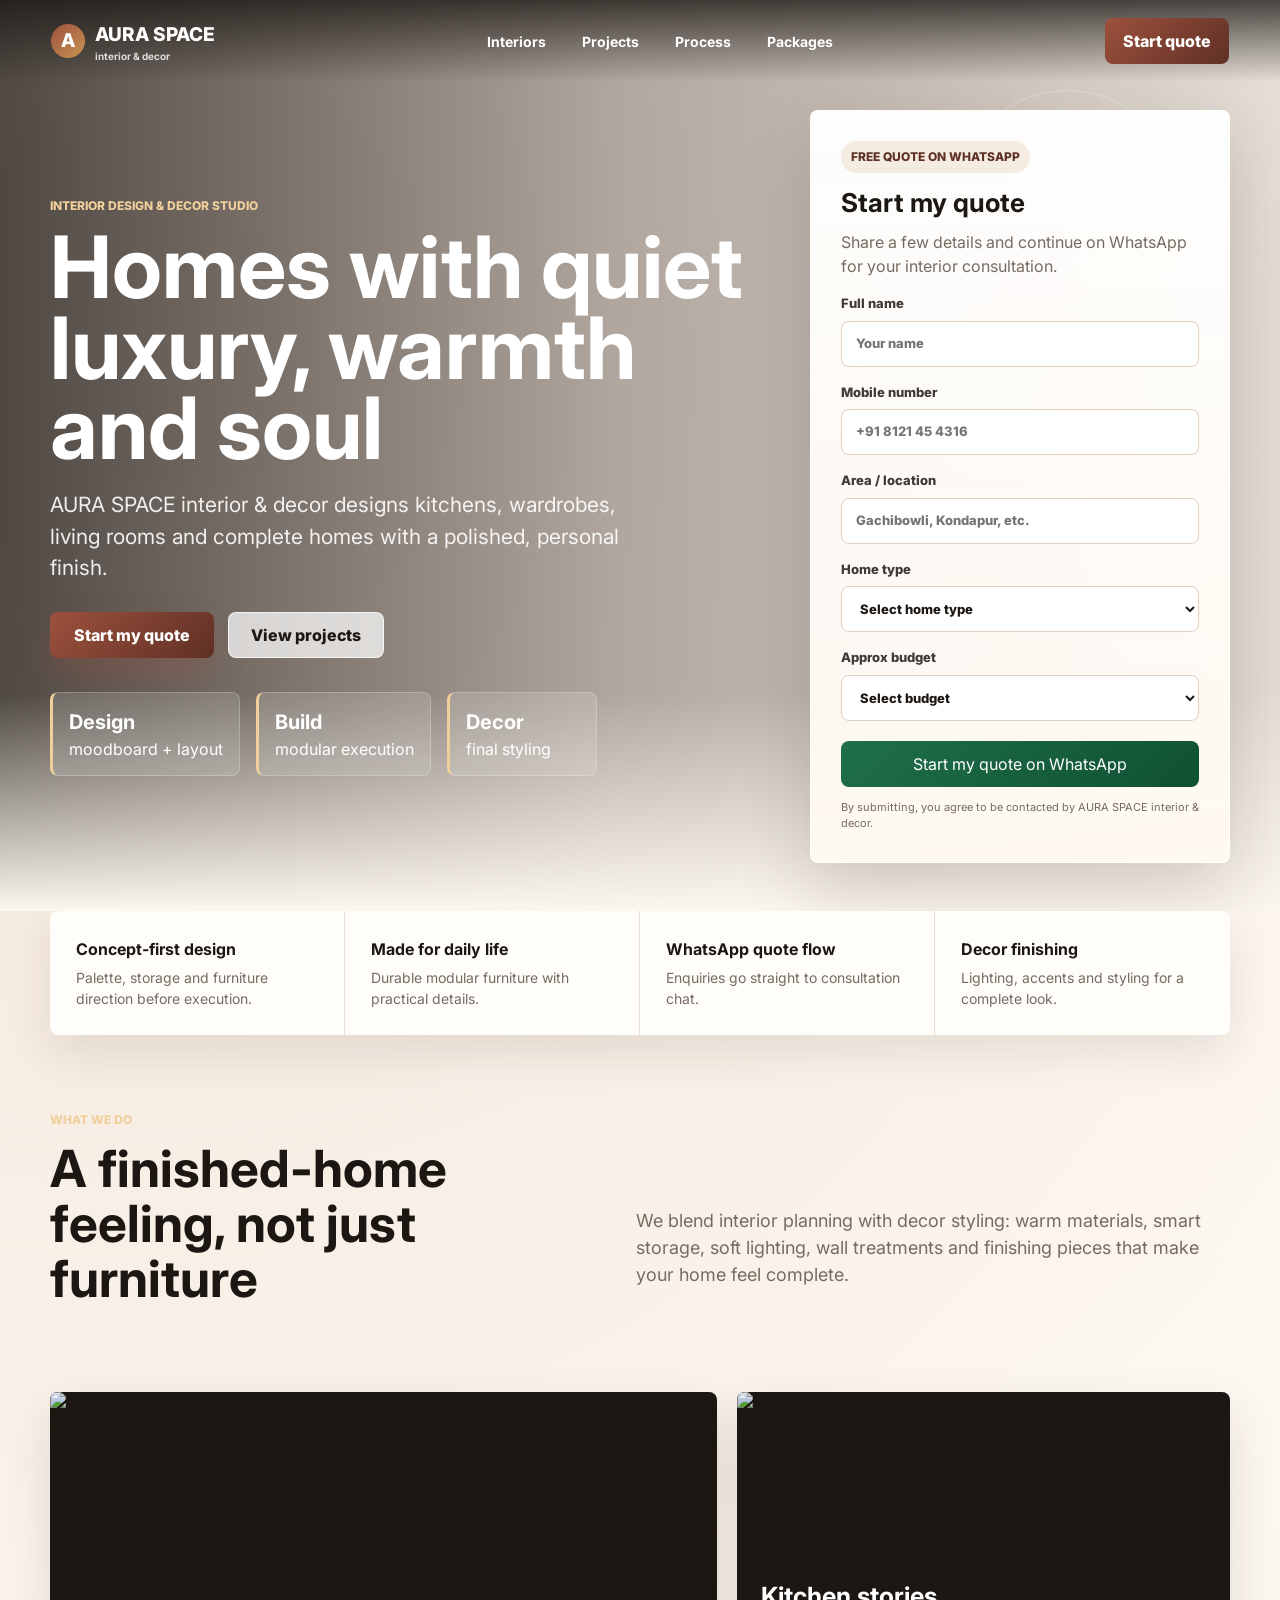
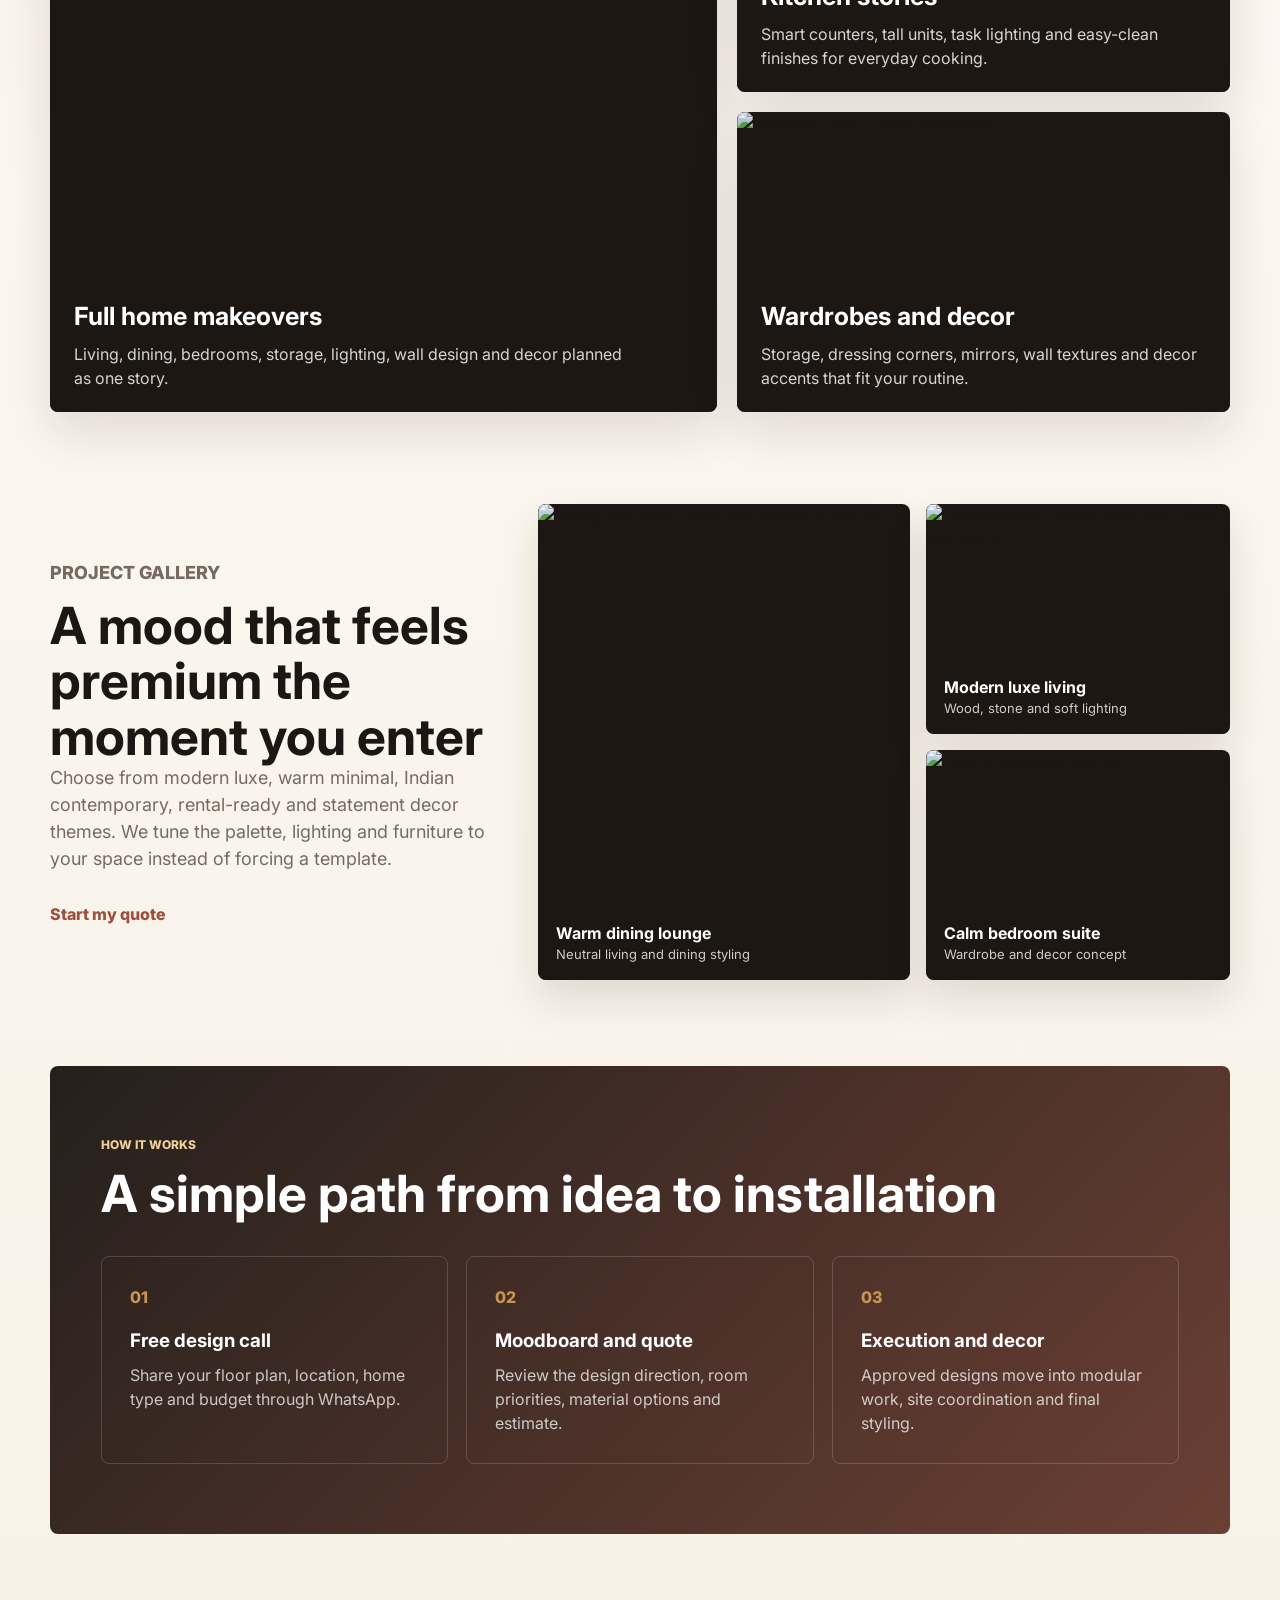
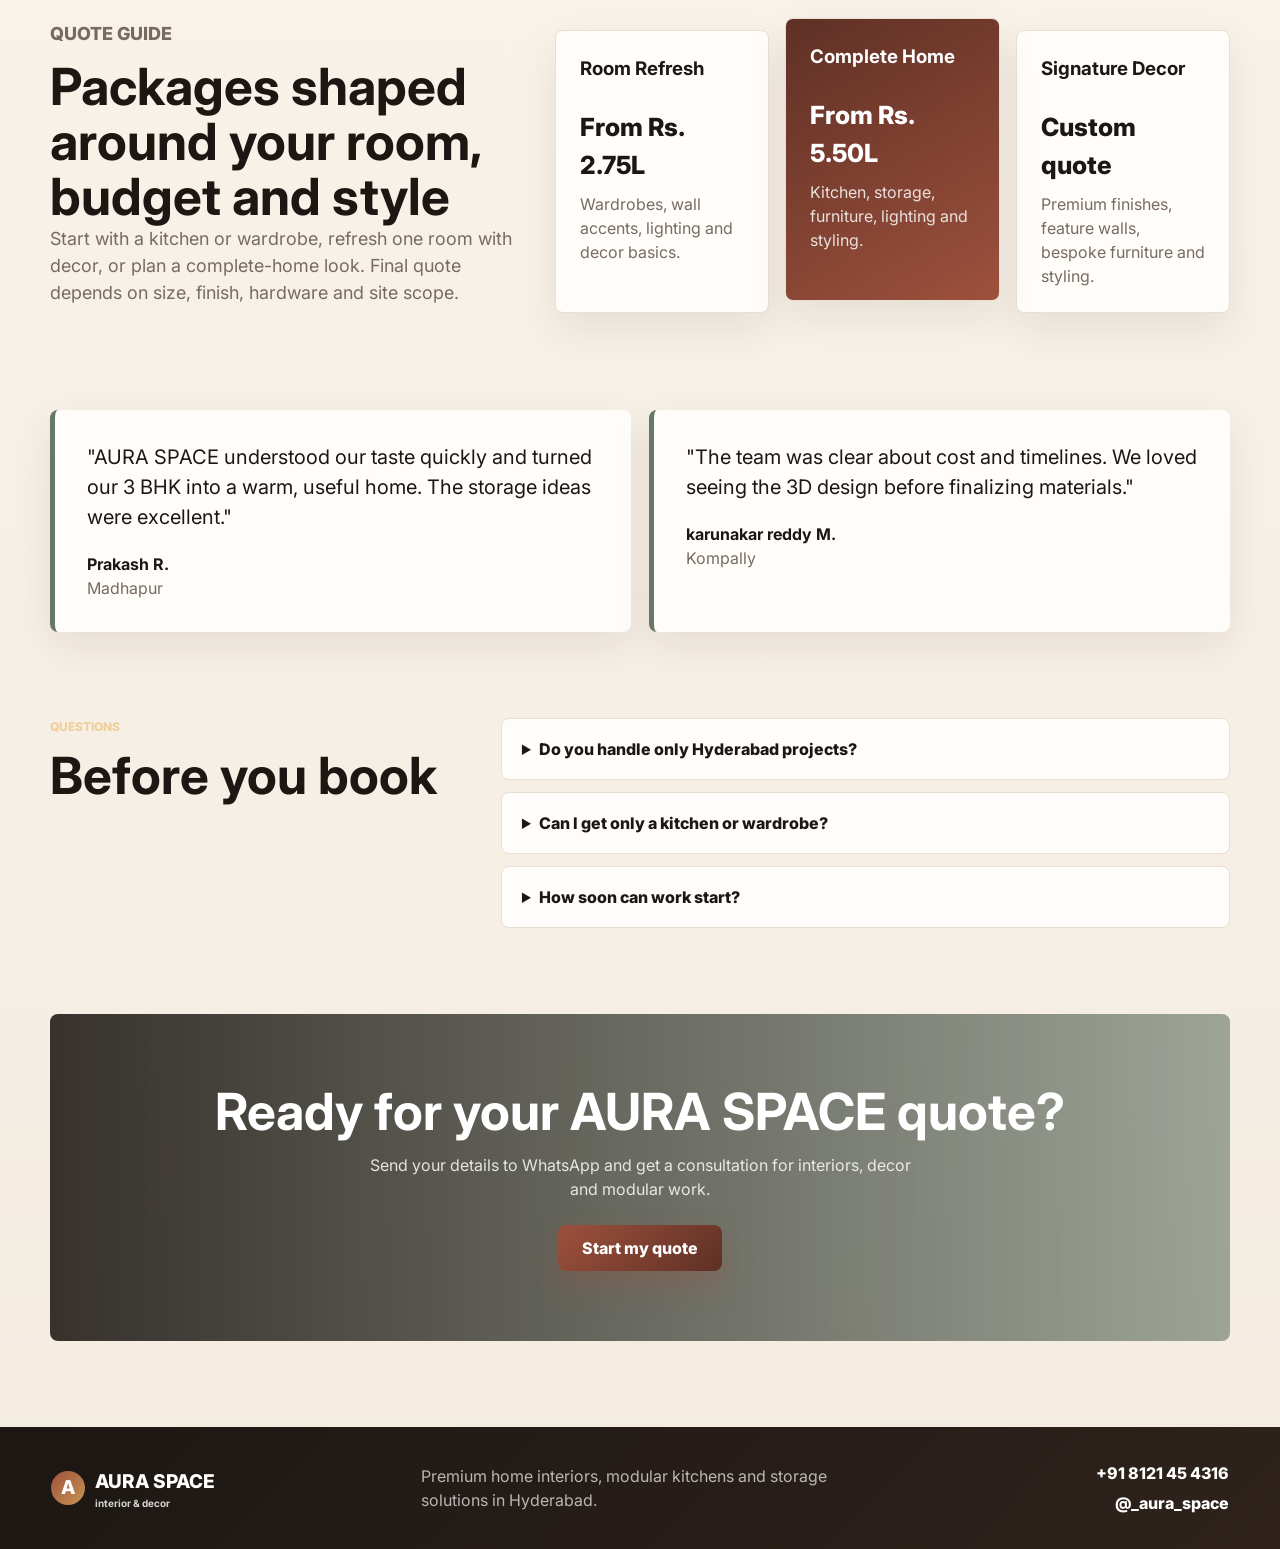
==== commit 868ec6cf: "Update index.html" ====
--- a/index.html
+++ b/index.html
@@ -221,13 +221,13 @@
     <section class="testimonials" aria-label="Customer testimonials">
       <article>
         <p>"AURA SPACE understood our taste quickly and turned our 3 BHK into a warm, useful home. The storage ideas were excellent."</p>
-        <strong>Priya R.</strong>
-        <span>Kondapur</span>
+        <strong>Prakash R.</strong>
+        <span>Madhapur</span>
       </article>
       <article>
         <p>"The team was clear about cost and timelines. We loved seeing the 3D design before finalizing materials."</p>
-        <strong>Arjun M.</strong>
-        <span>Gachibowli</span>
+        <strong>karunakar reddy M.</strong>
+        <span>Kompally </span>
       </article>
     </section>
 
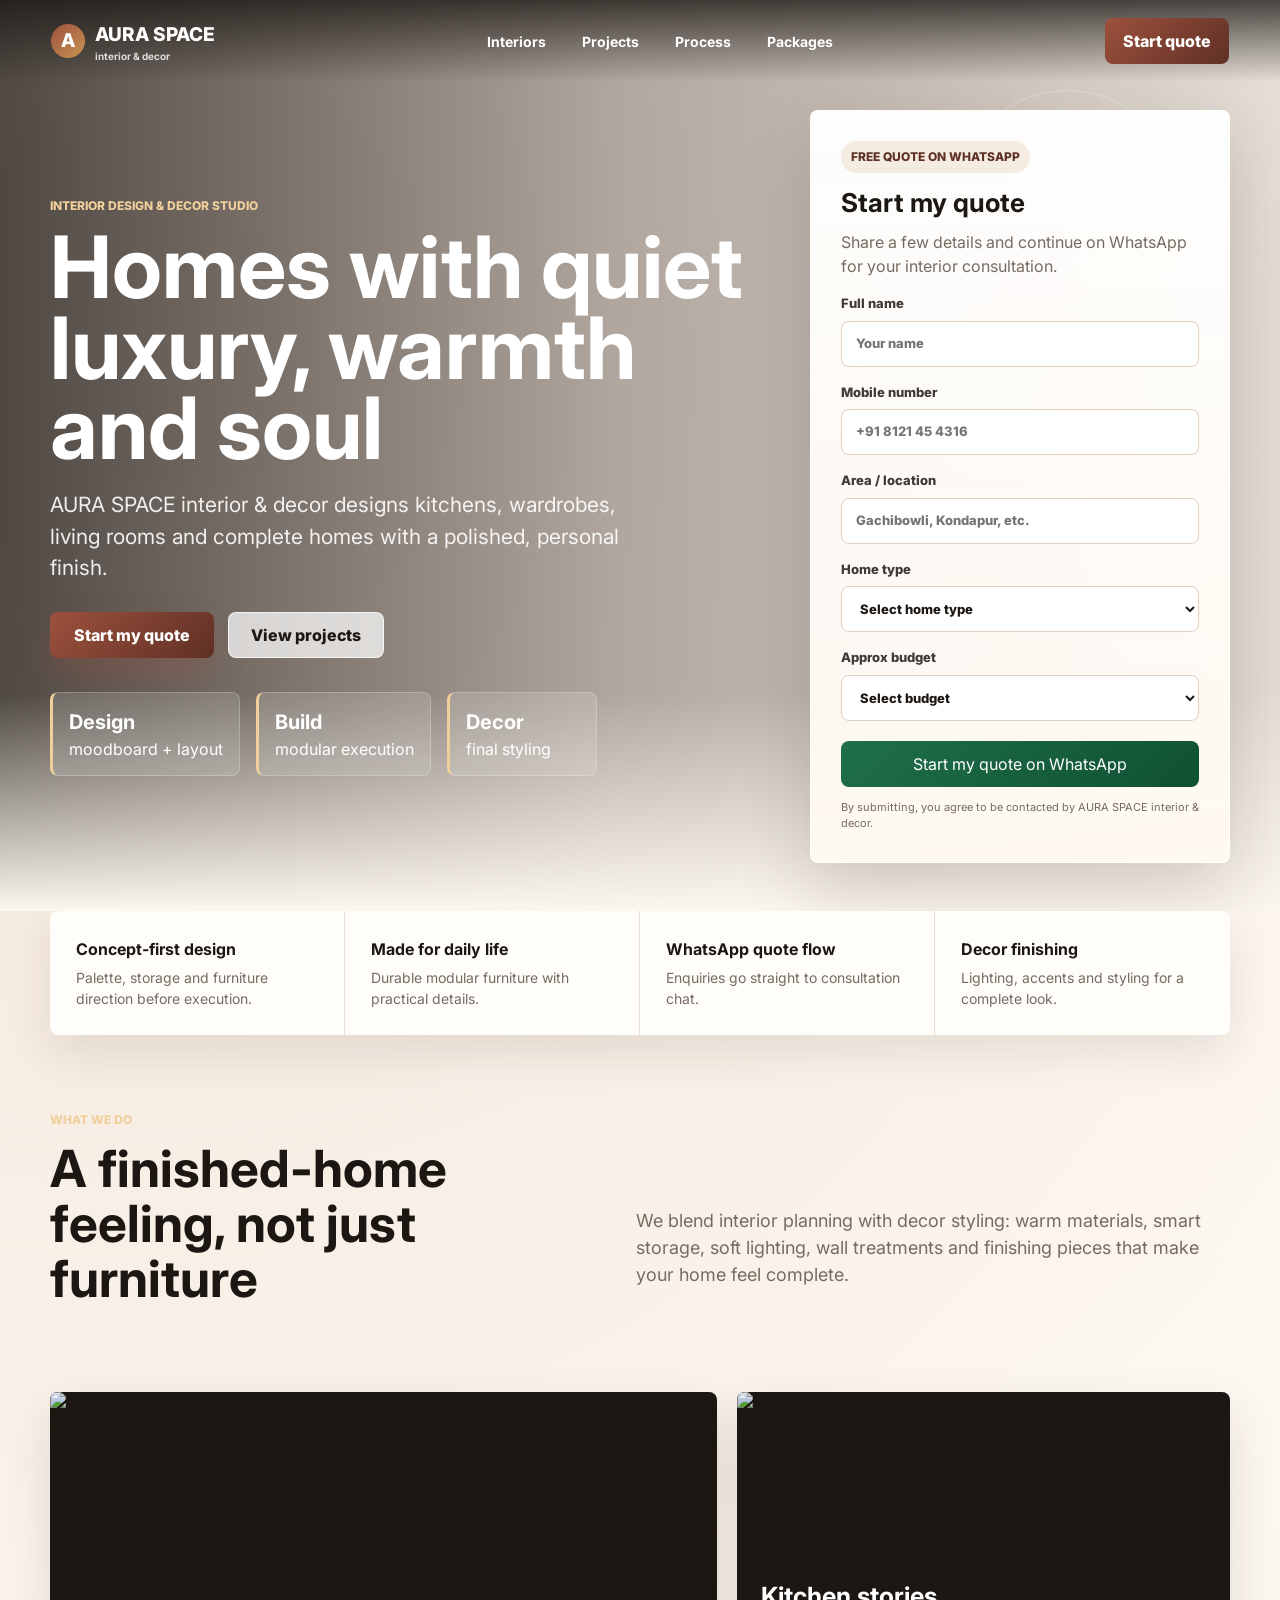
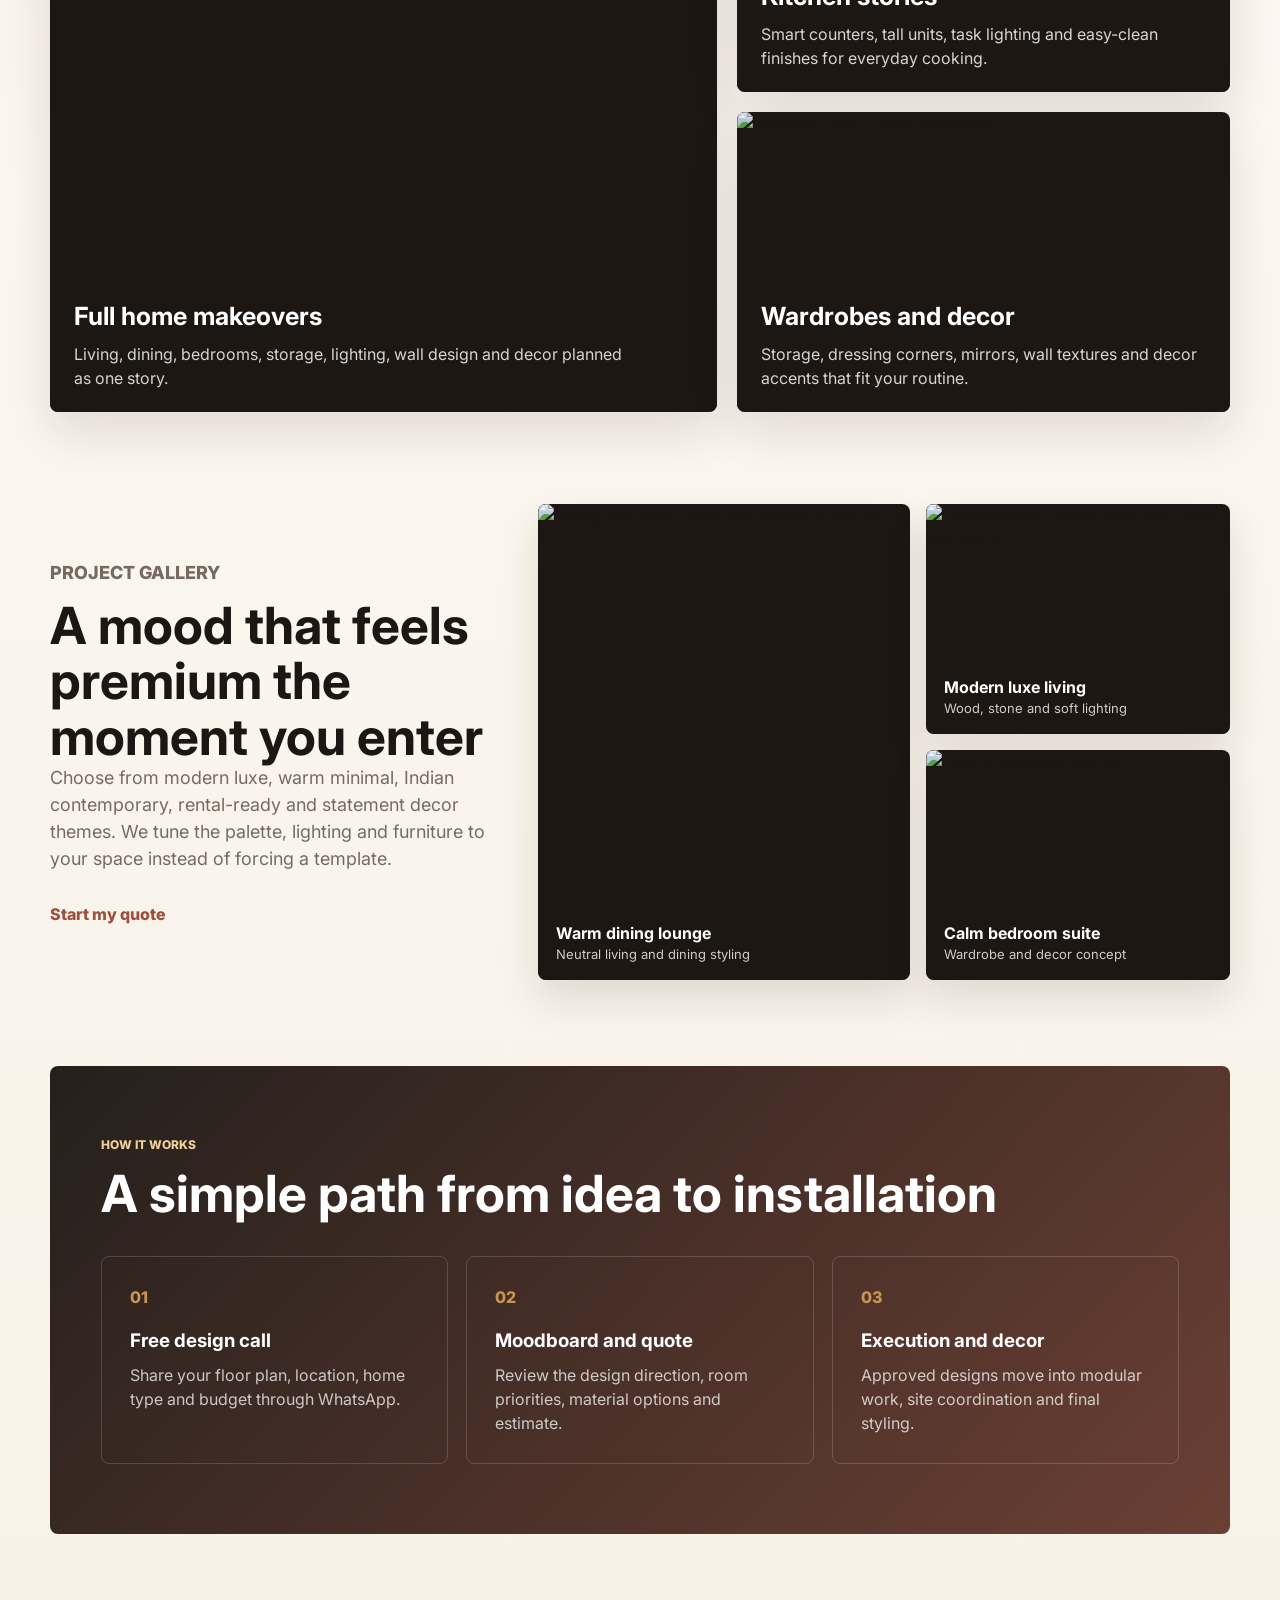
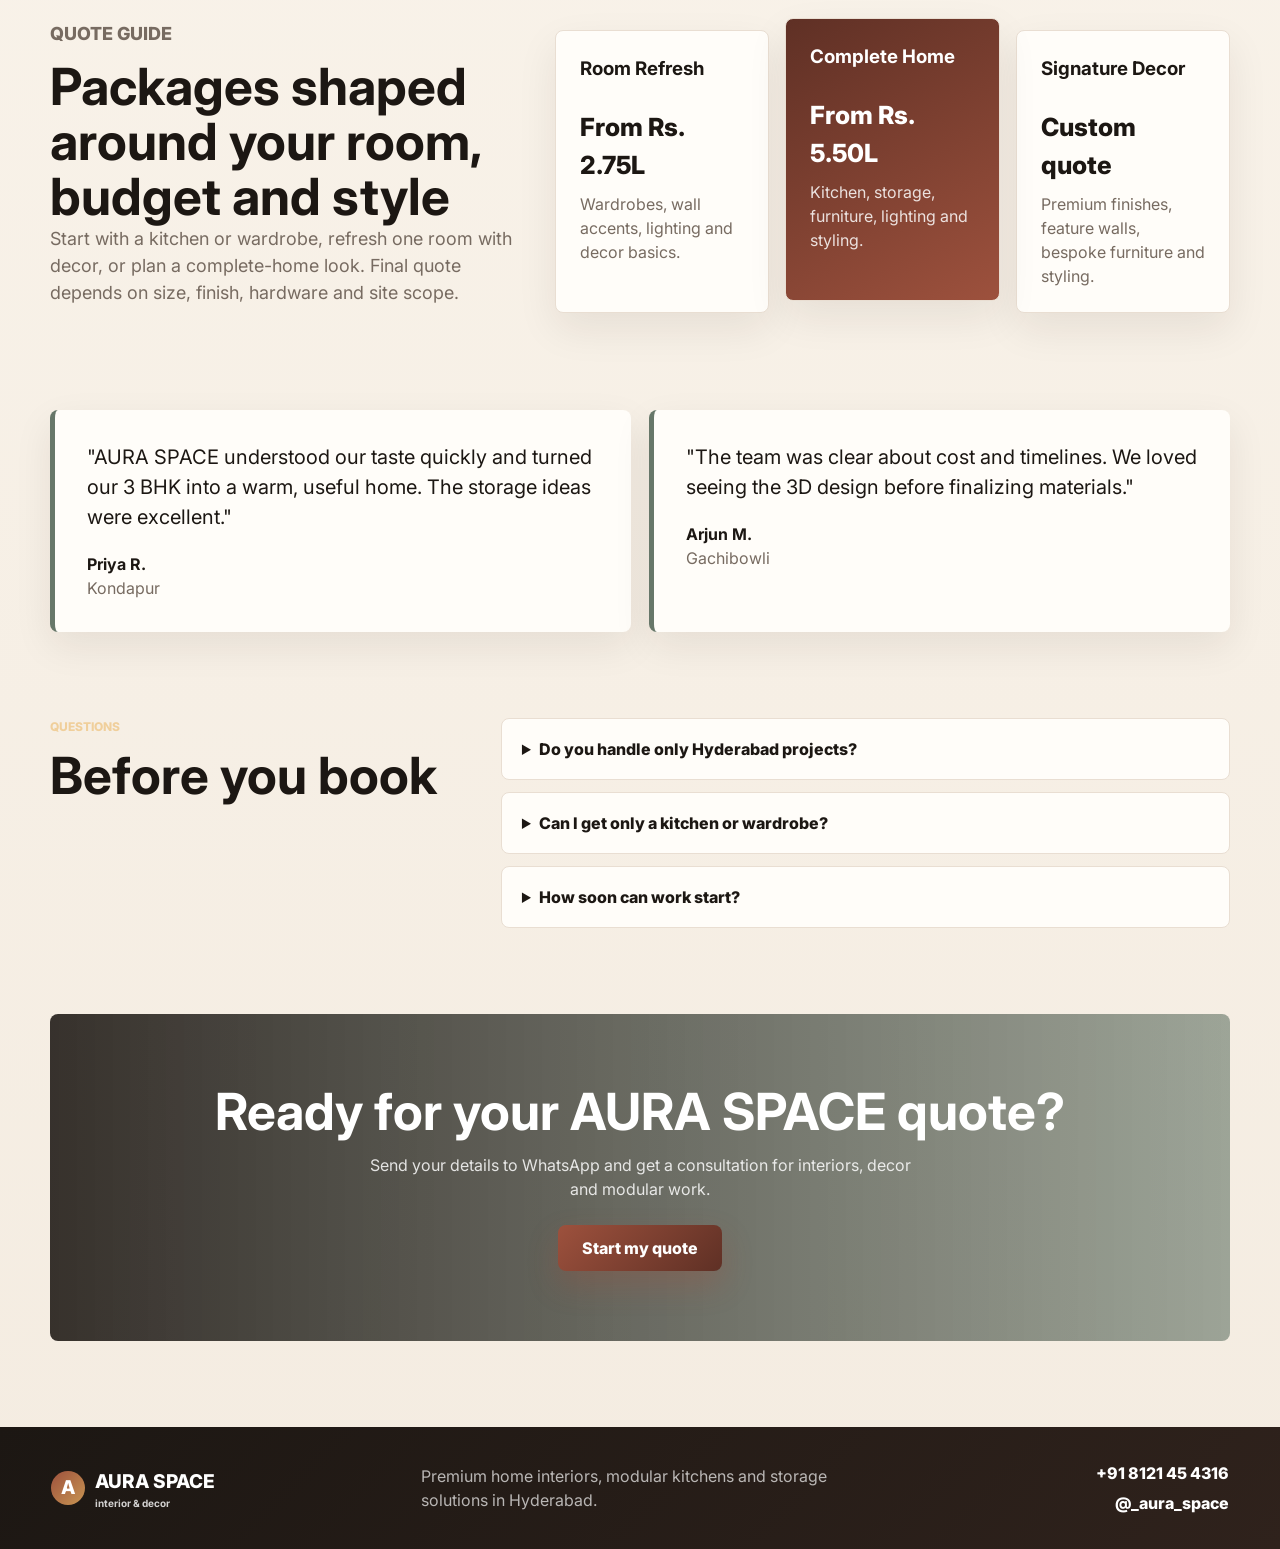
==== commit 4ed8f82b: "Add files via upload" ====
--- a/index.html
+++ b/index.html
@@ -221,13 +221,13 @@
     <section class="testimonials" aria-label="Customer testimonials">
       <article>
         <p>"AURA SPACE understood our taste quickly and turned our 3 BHK into a warm, useful home. The storage ideas were excellent."</p>
-        <strong>Prakash R.</strong>
-        <span>Madhapur</span>
+        <strong>Priya R.</strong>
+        <span>Kondapur</span>
       </article>
       <article>
         <p>"The team was clear about cost and timelines. We loved seeing the 3D design before finalizing materials."</p>
-        <strong>karunakar reddy M.</strong>
-        <span>Kompally </span>
+        <strong>Arjun M.</strong>
+        <span>Gachibowli</span>
       </article>
     </section>
 
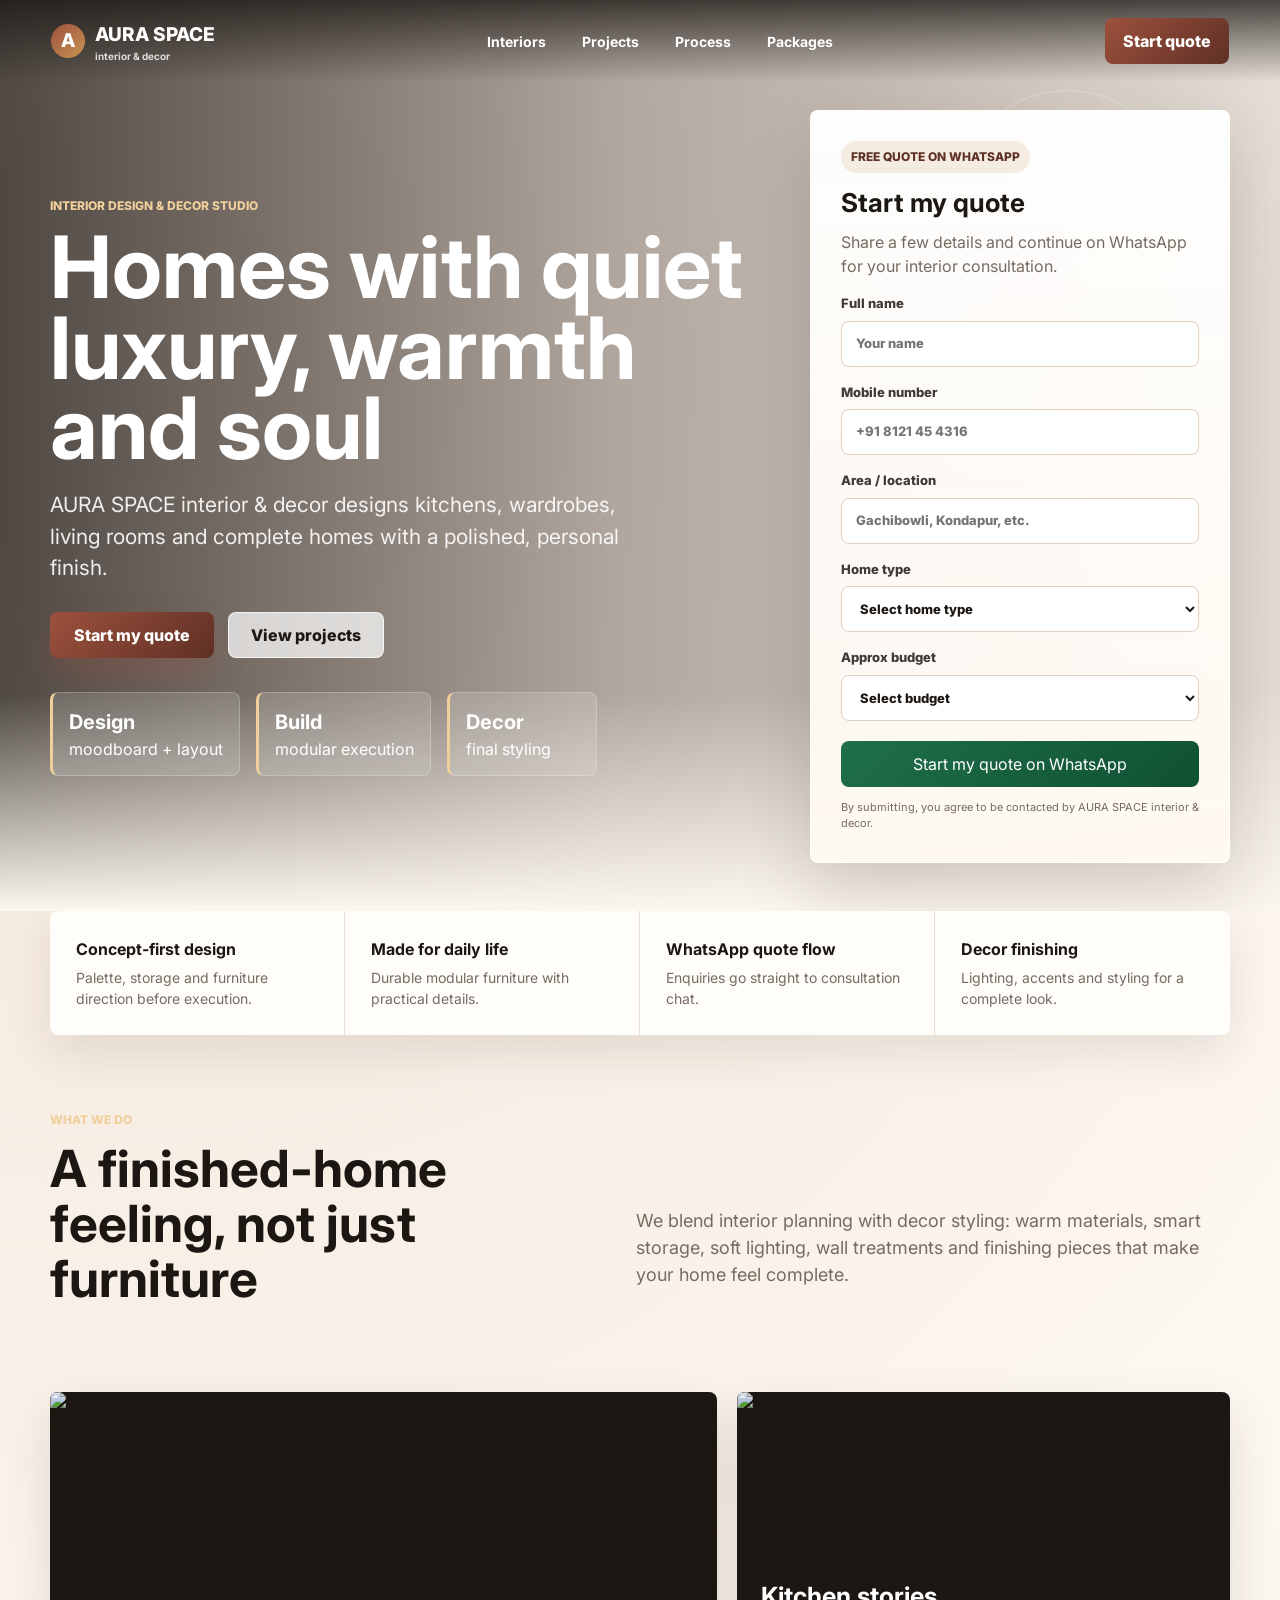
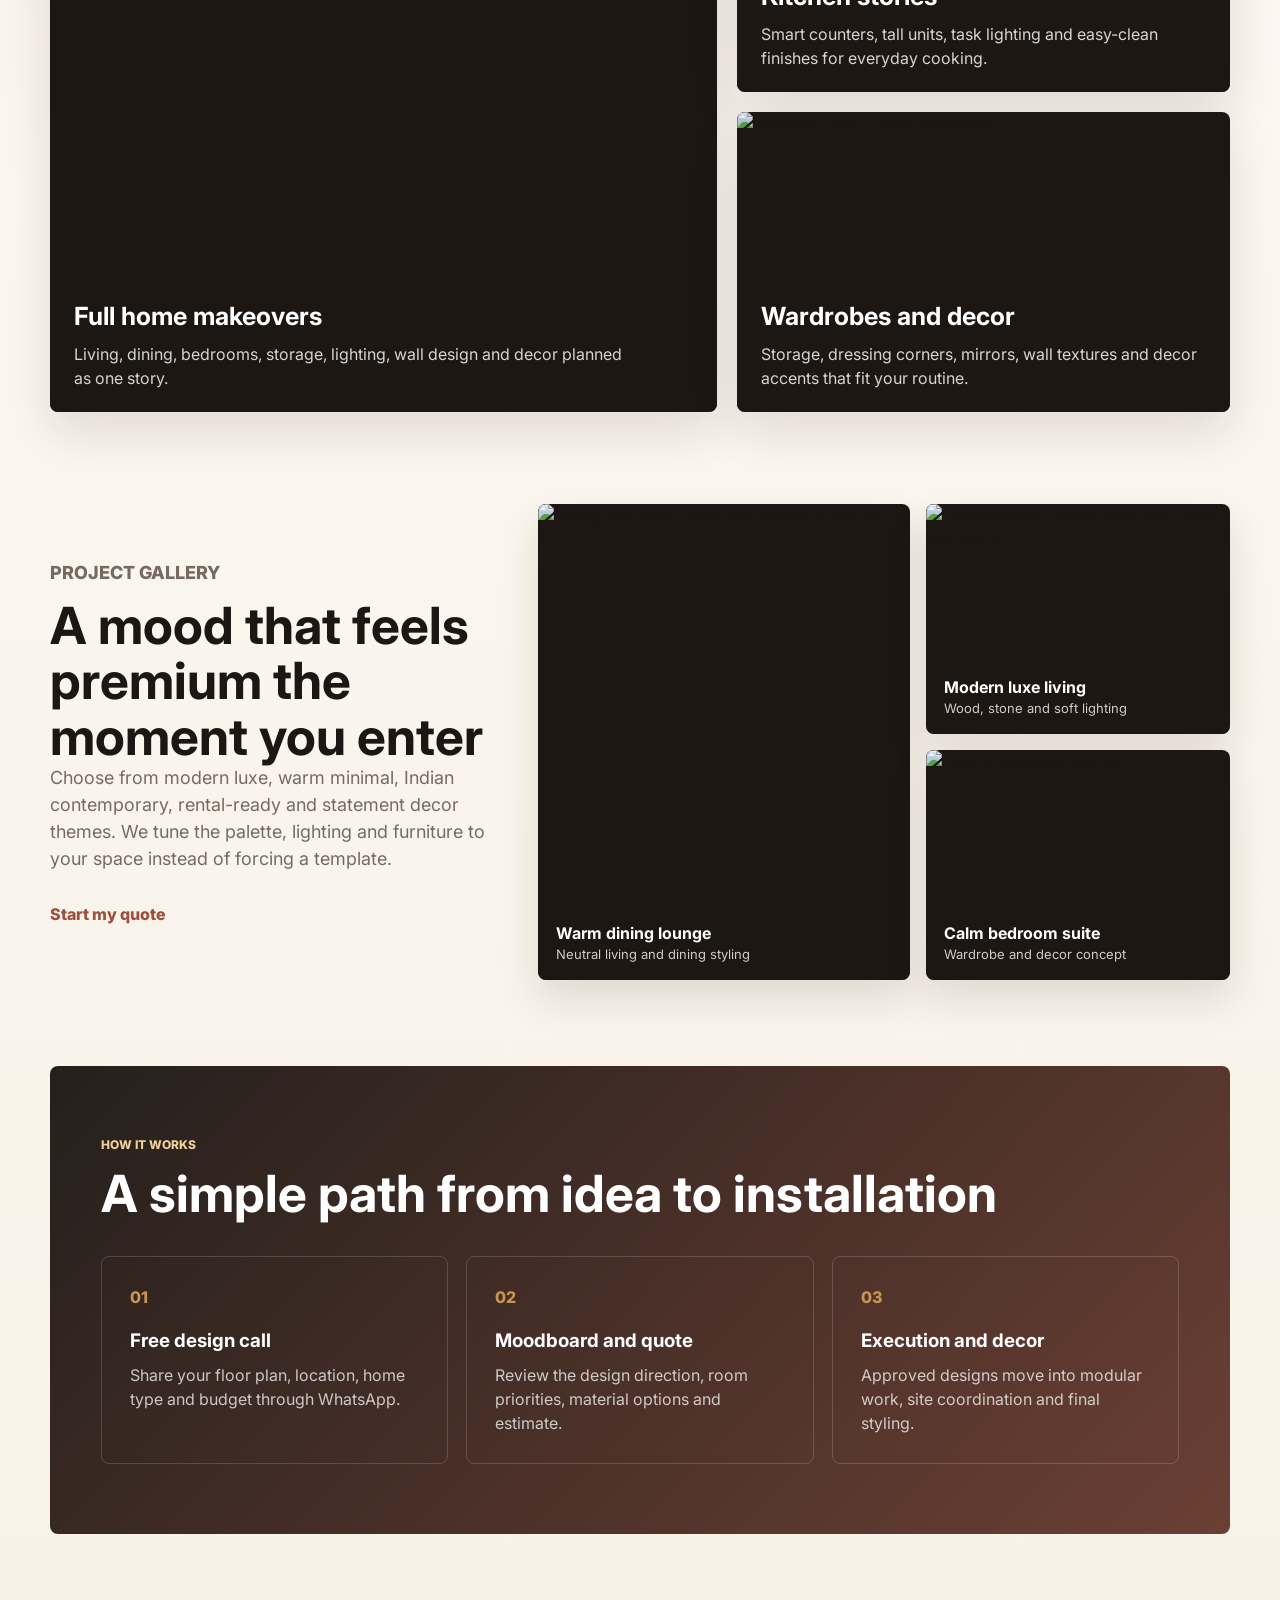
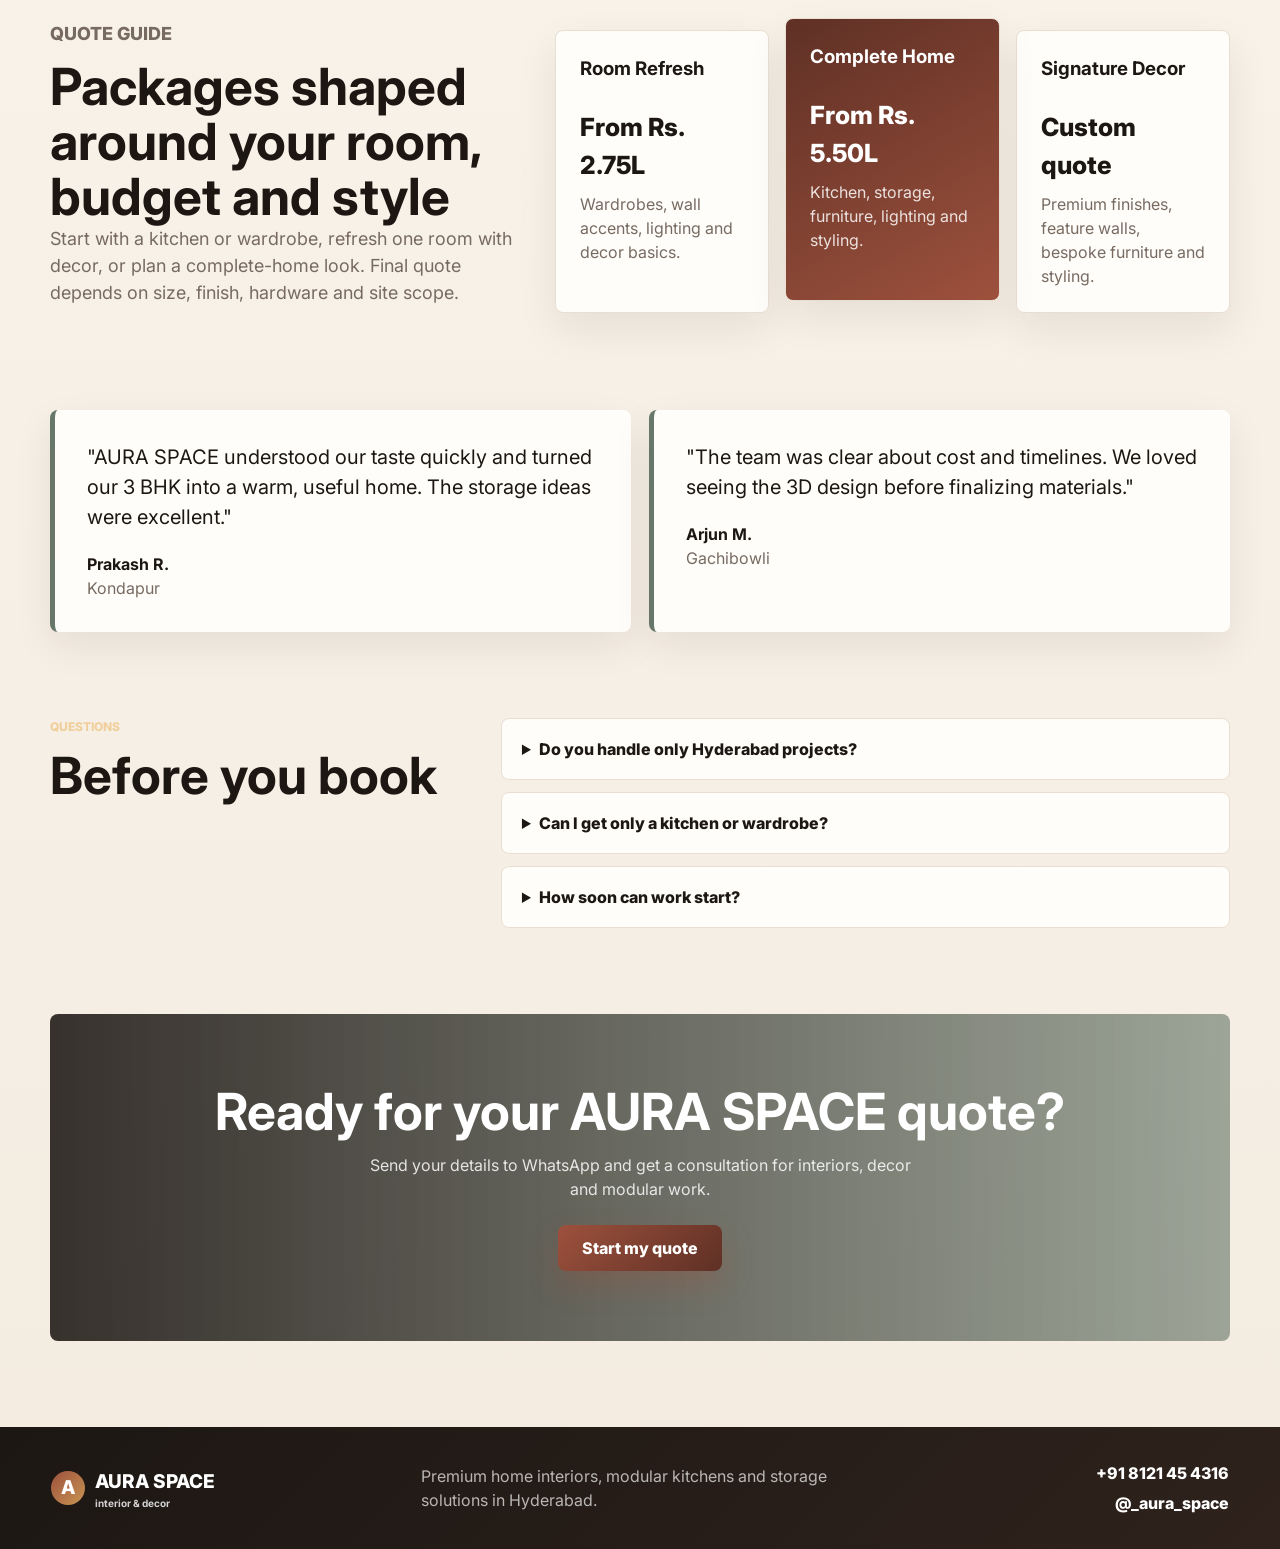
==== commit c6185ee5: "Update index.html" ====
--- a/index.html
+++ b/index.html
@@ -221,7 +221,7 @@
     <section class="testimonials" aria-label="Customer testimonials">
       <article>
         <p>"AURA SPACE understood our taste quickly and turned our 3 BHK into a warm, useful home. The storage ideas were excellent."</p>
-        <strong>Priya R.</strong>
+        <strong>Prakash R.</strong>
         <span>Kondapur</span>
       </article>
       <article>
